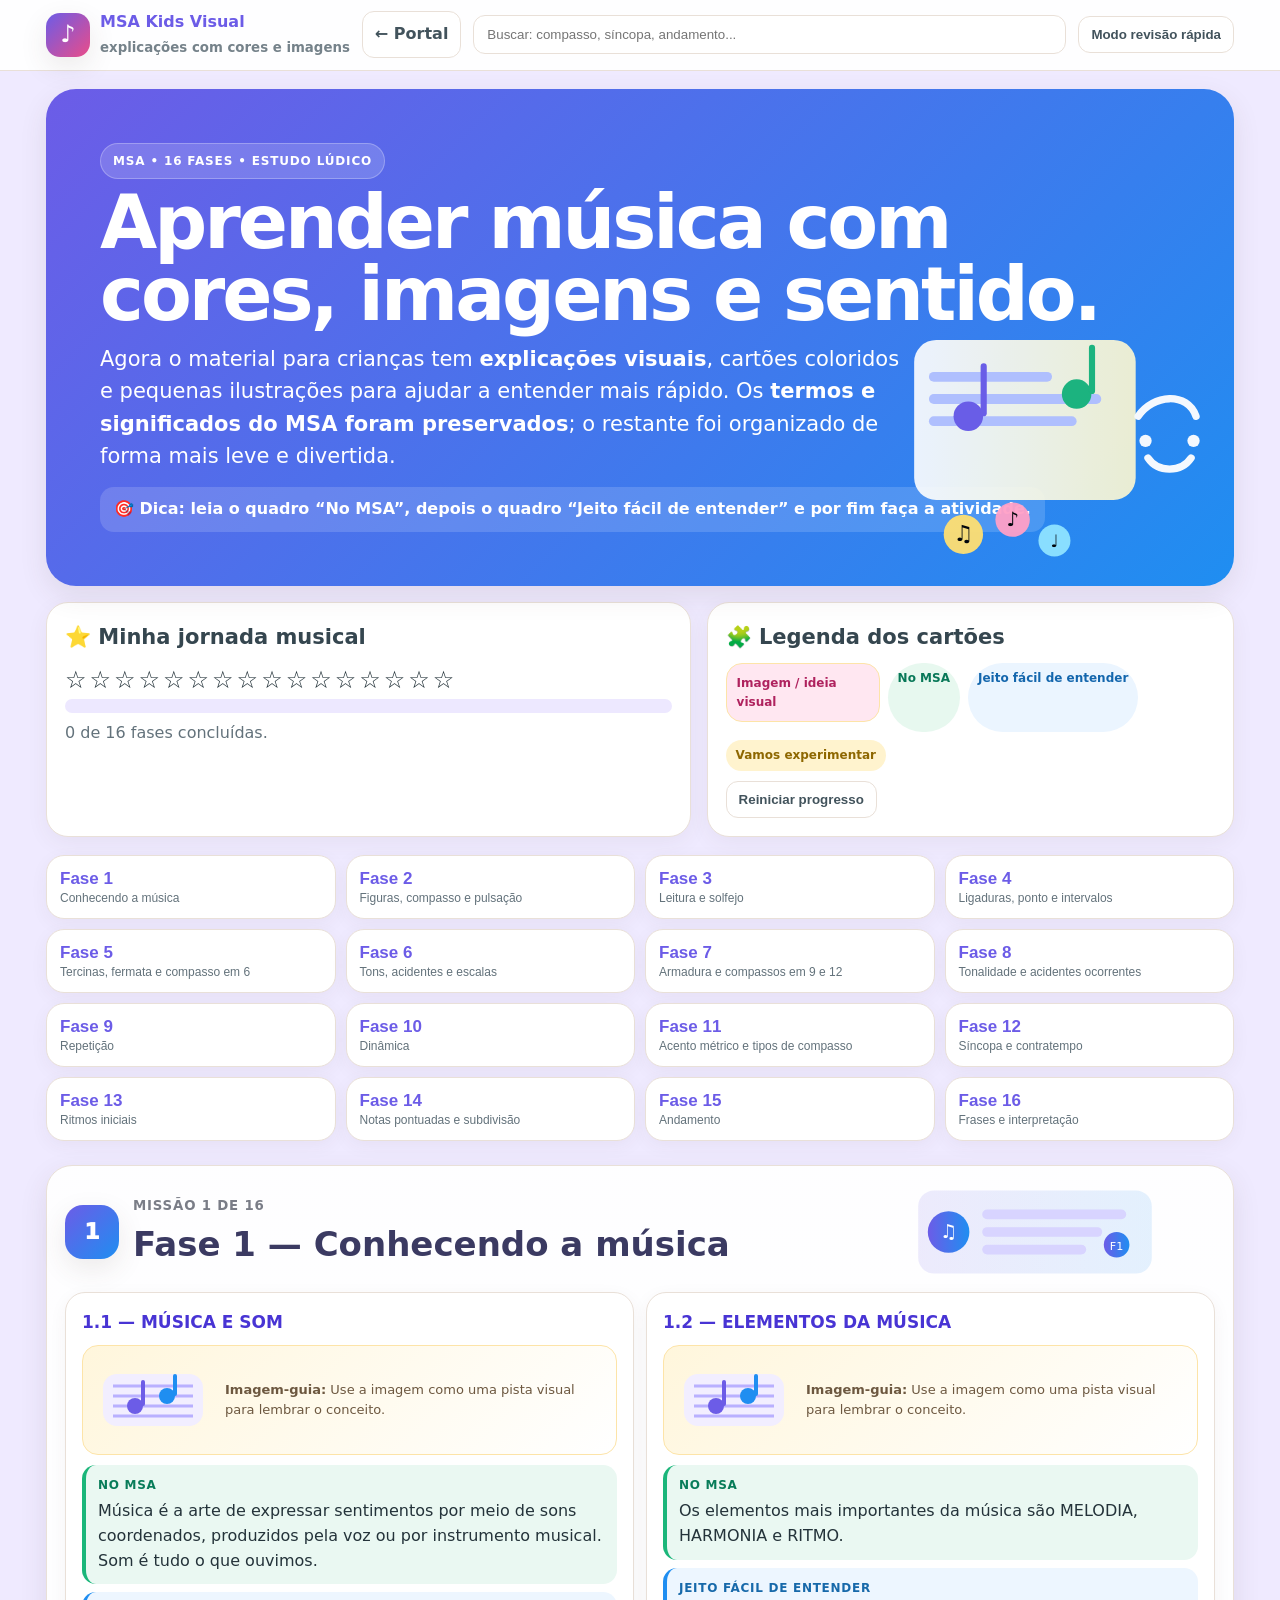
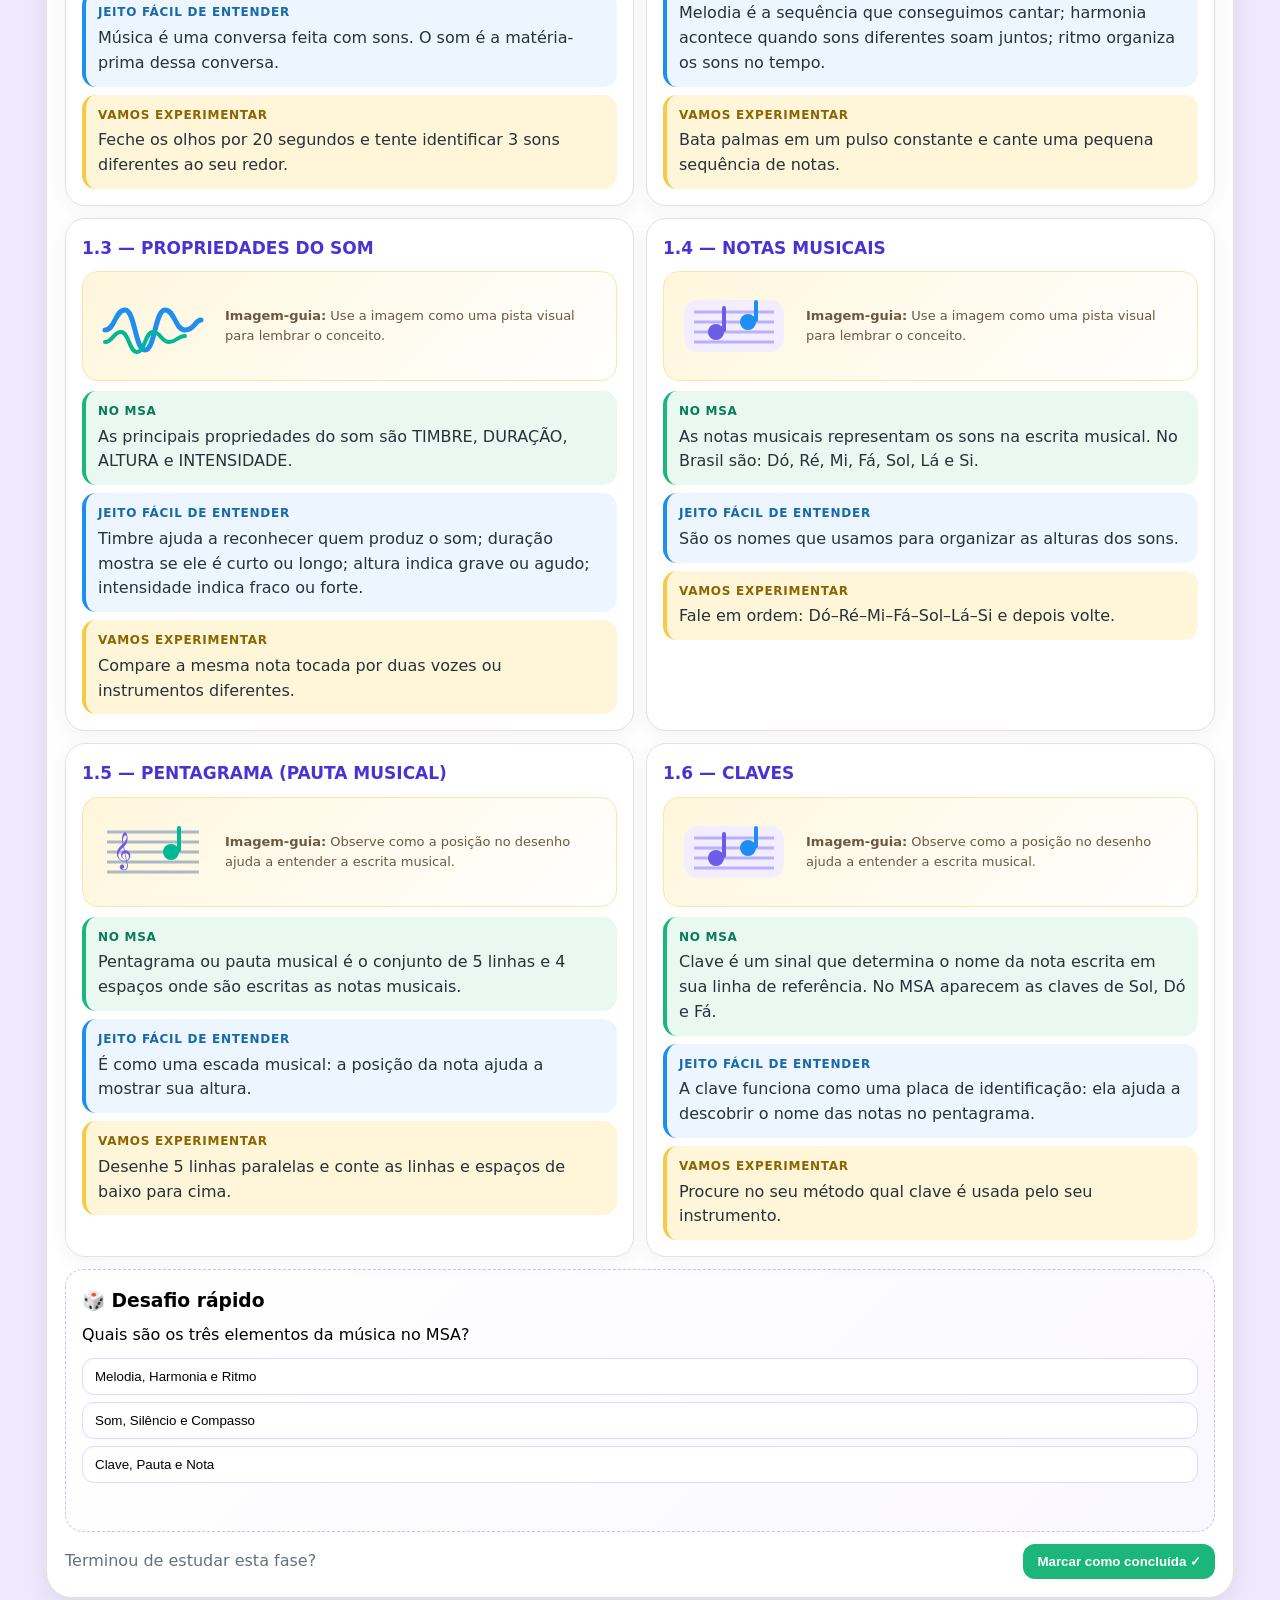
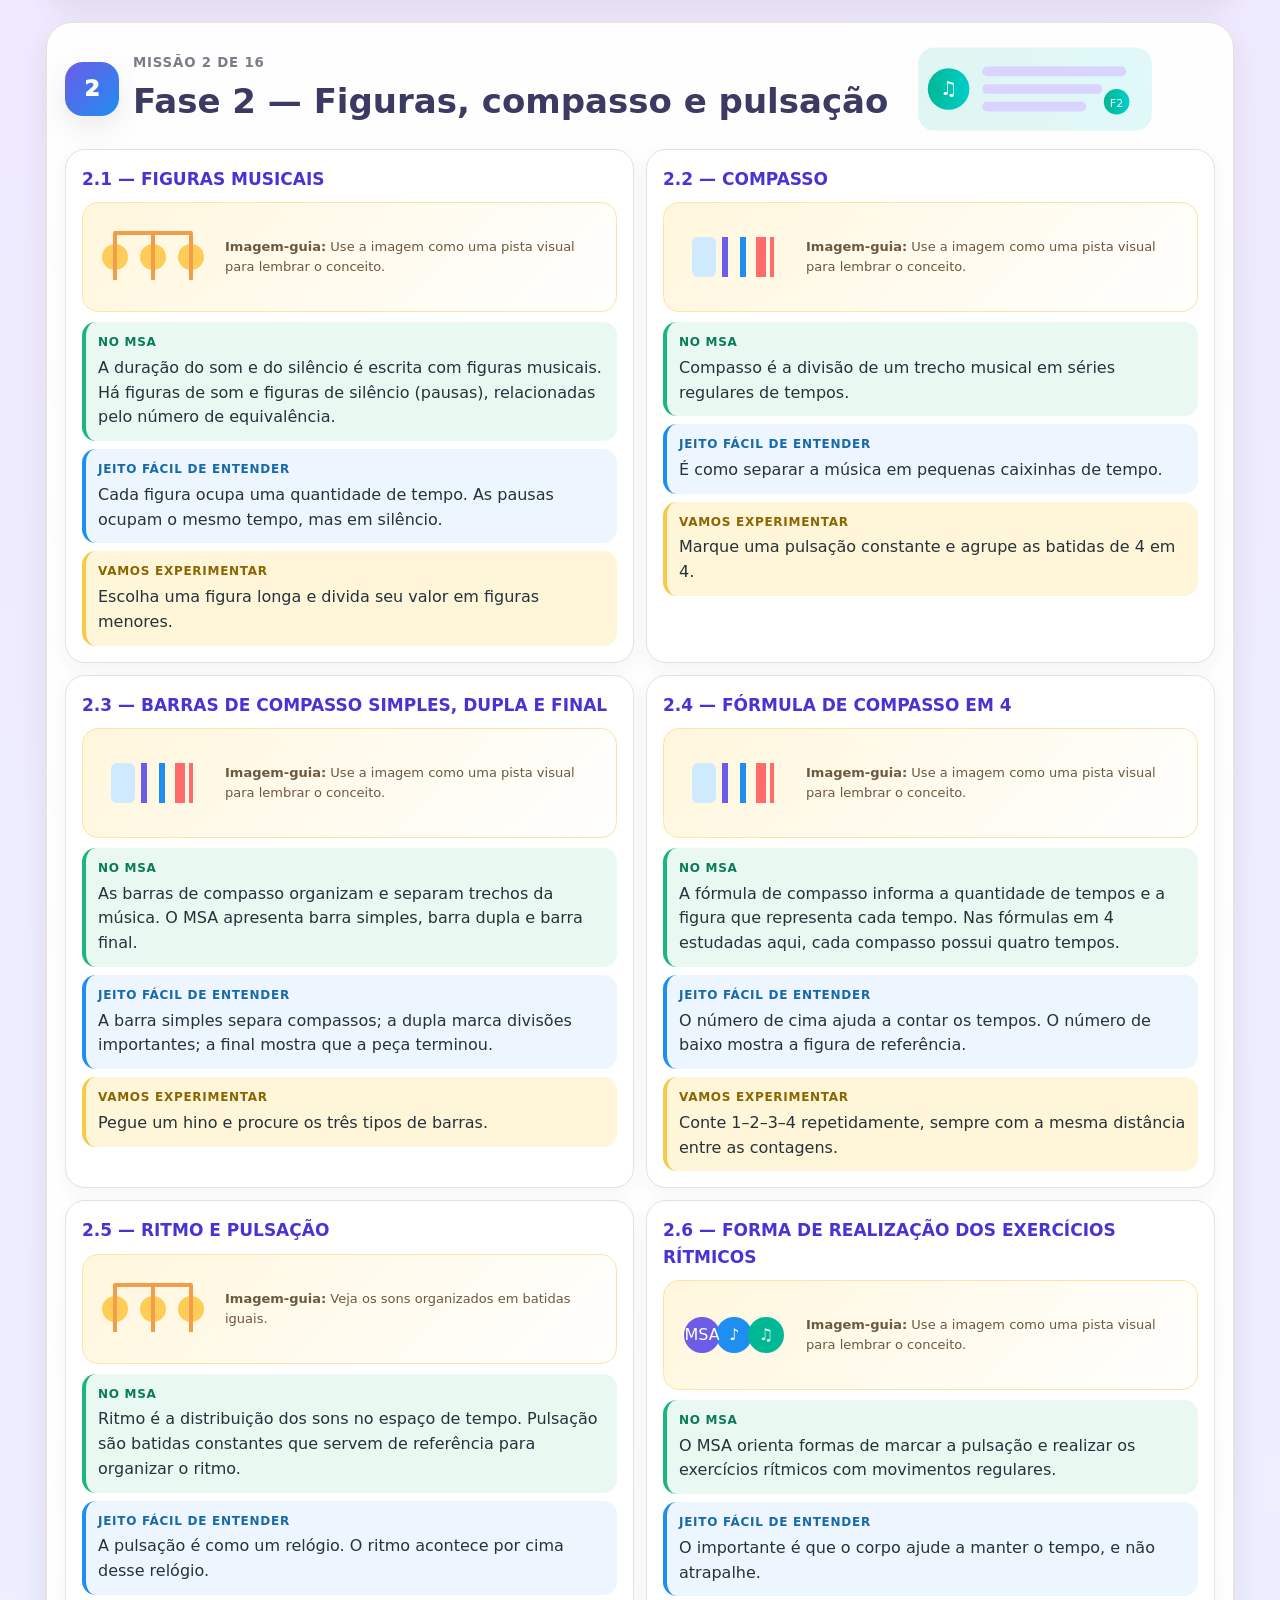
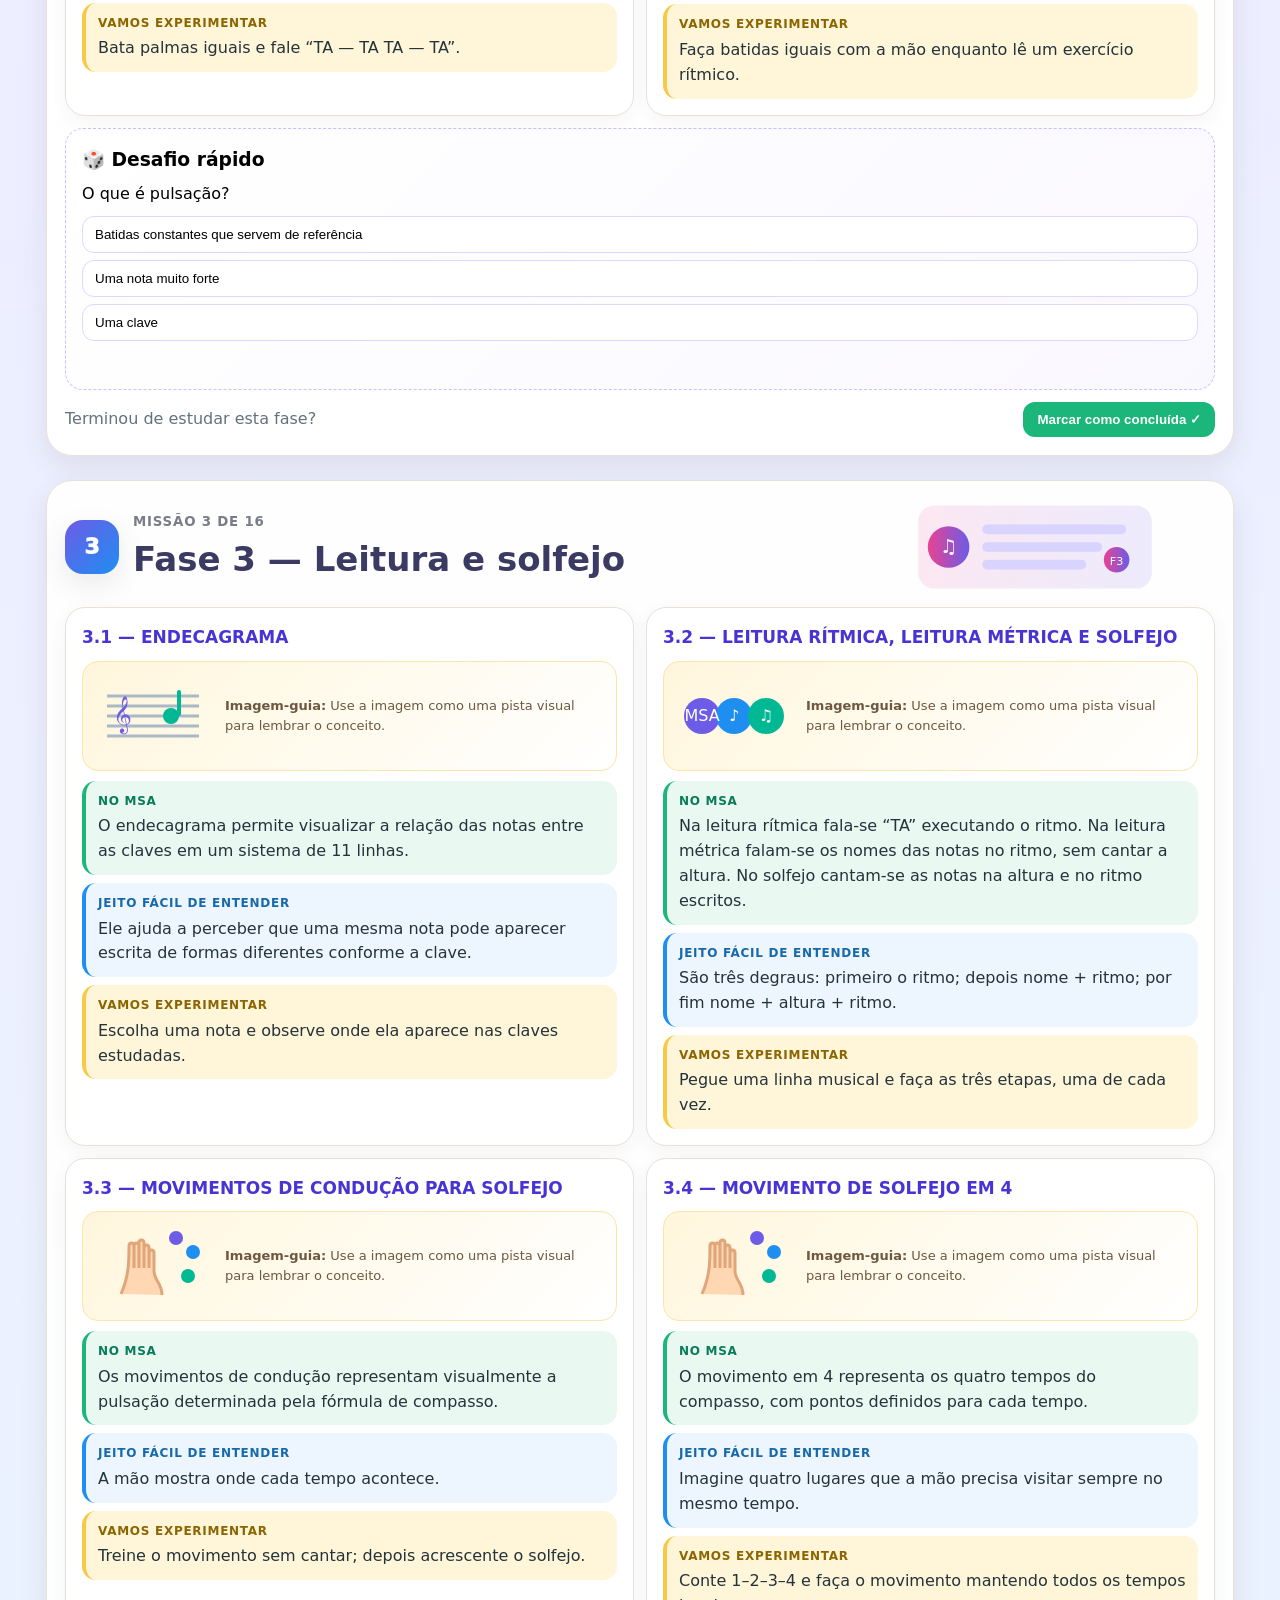
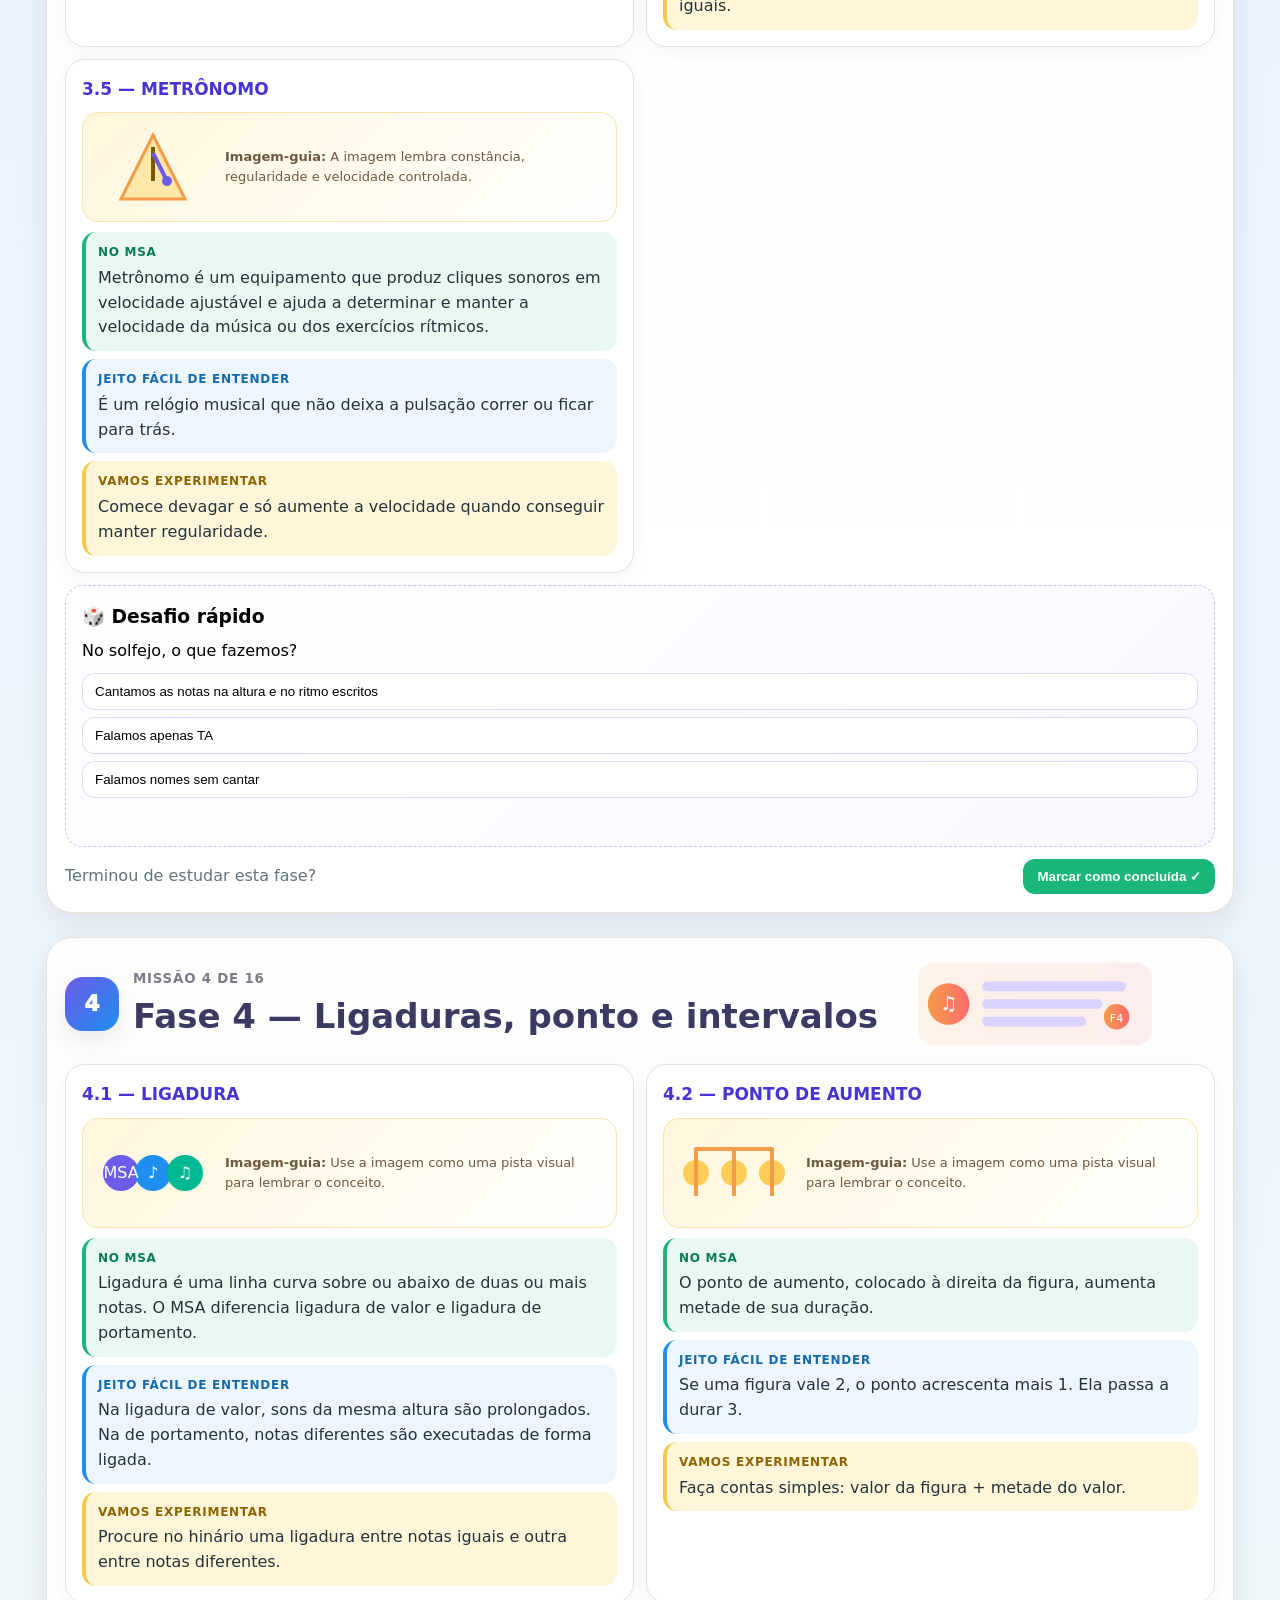
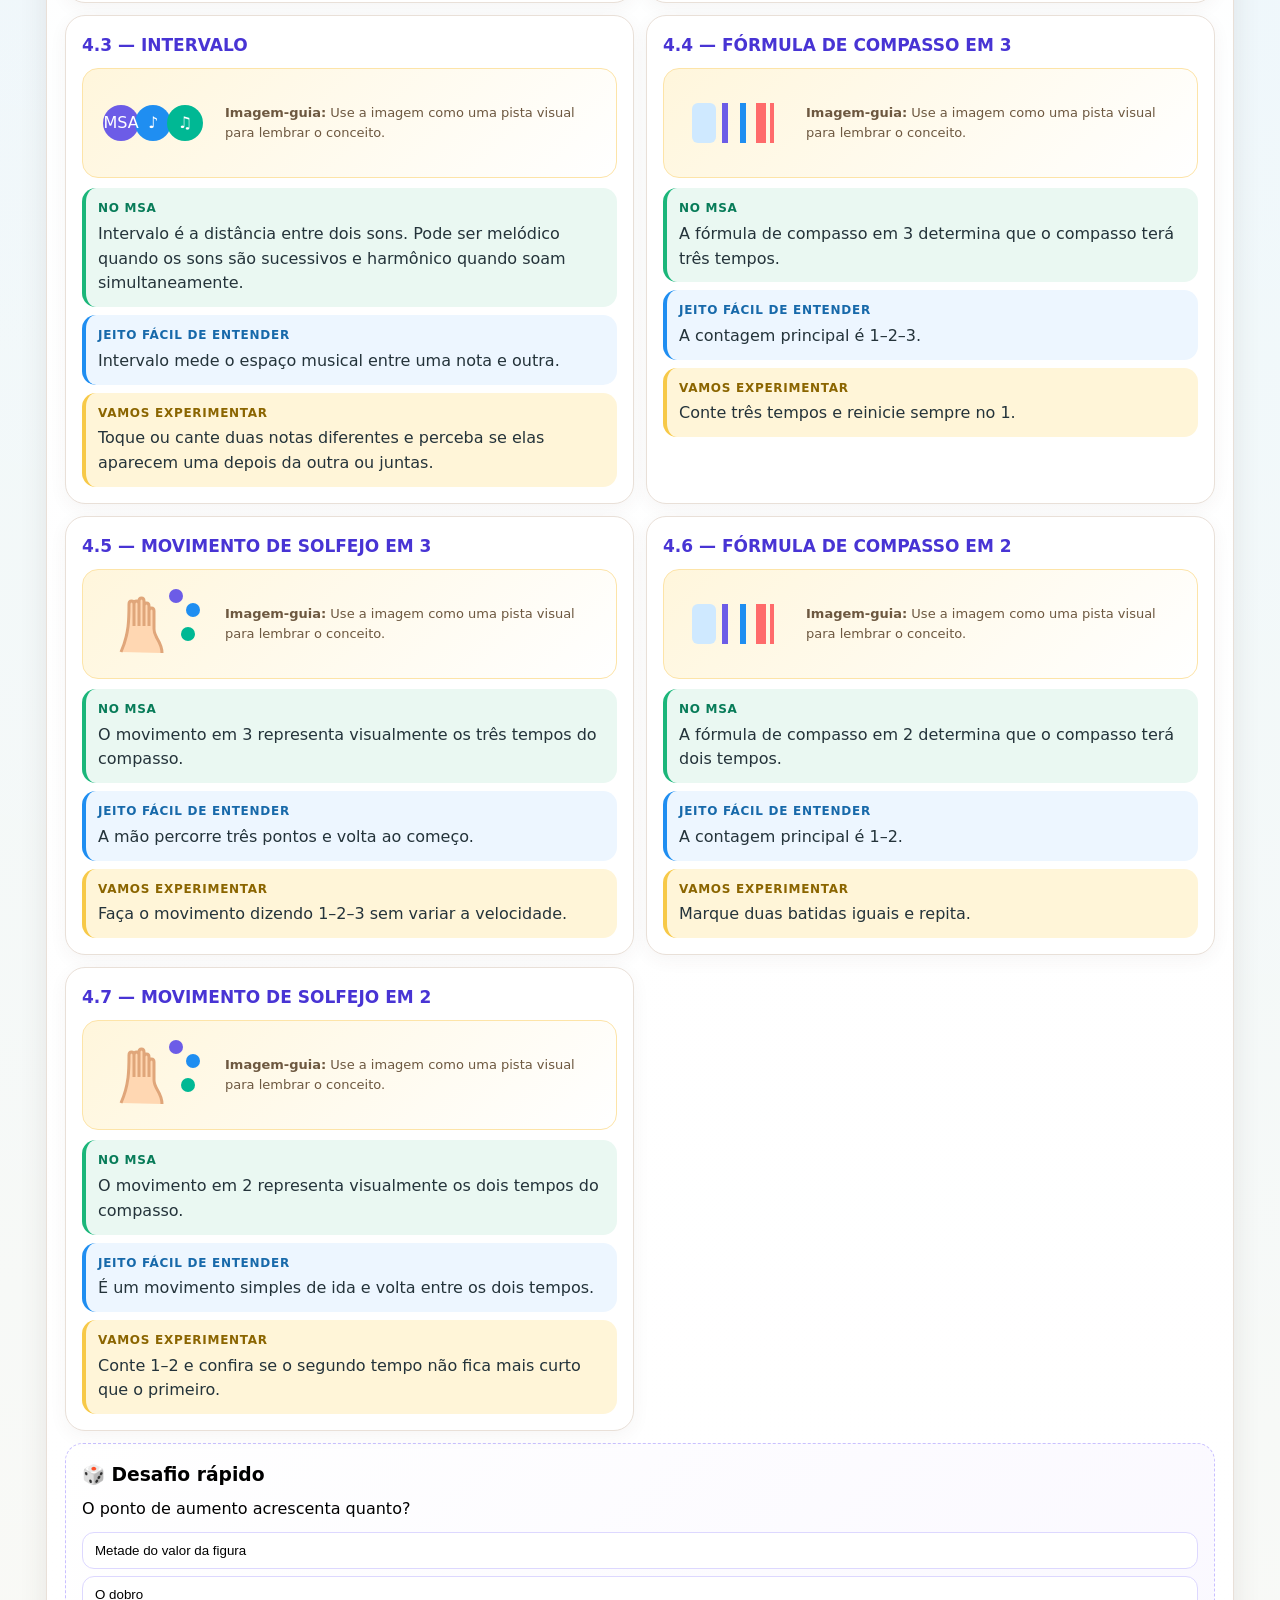
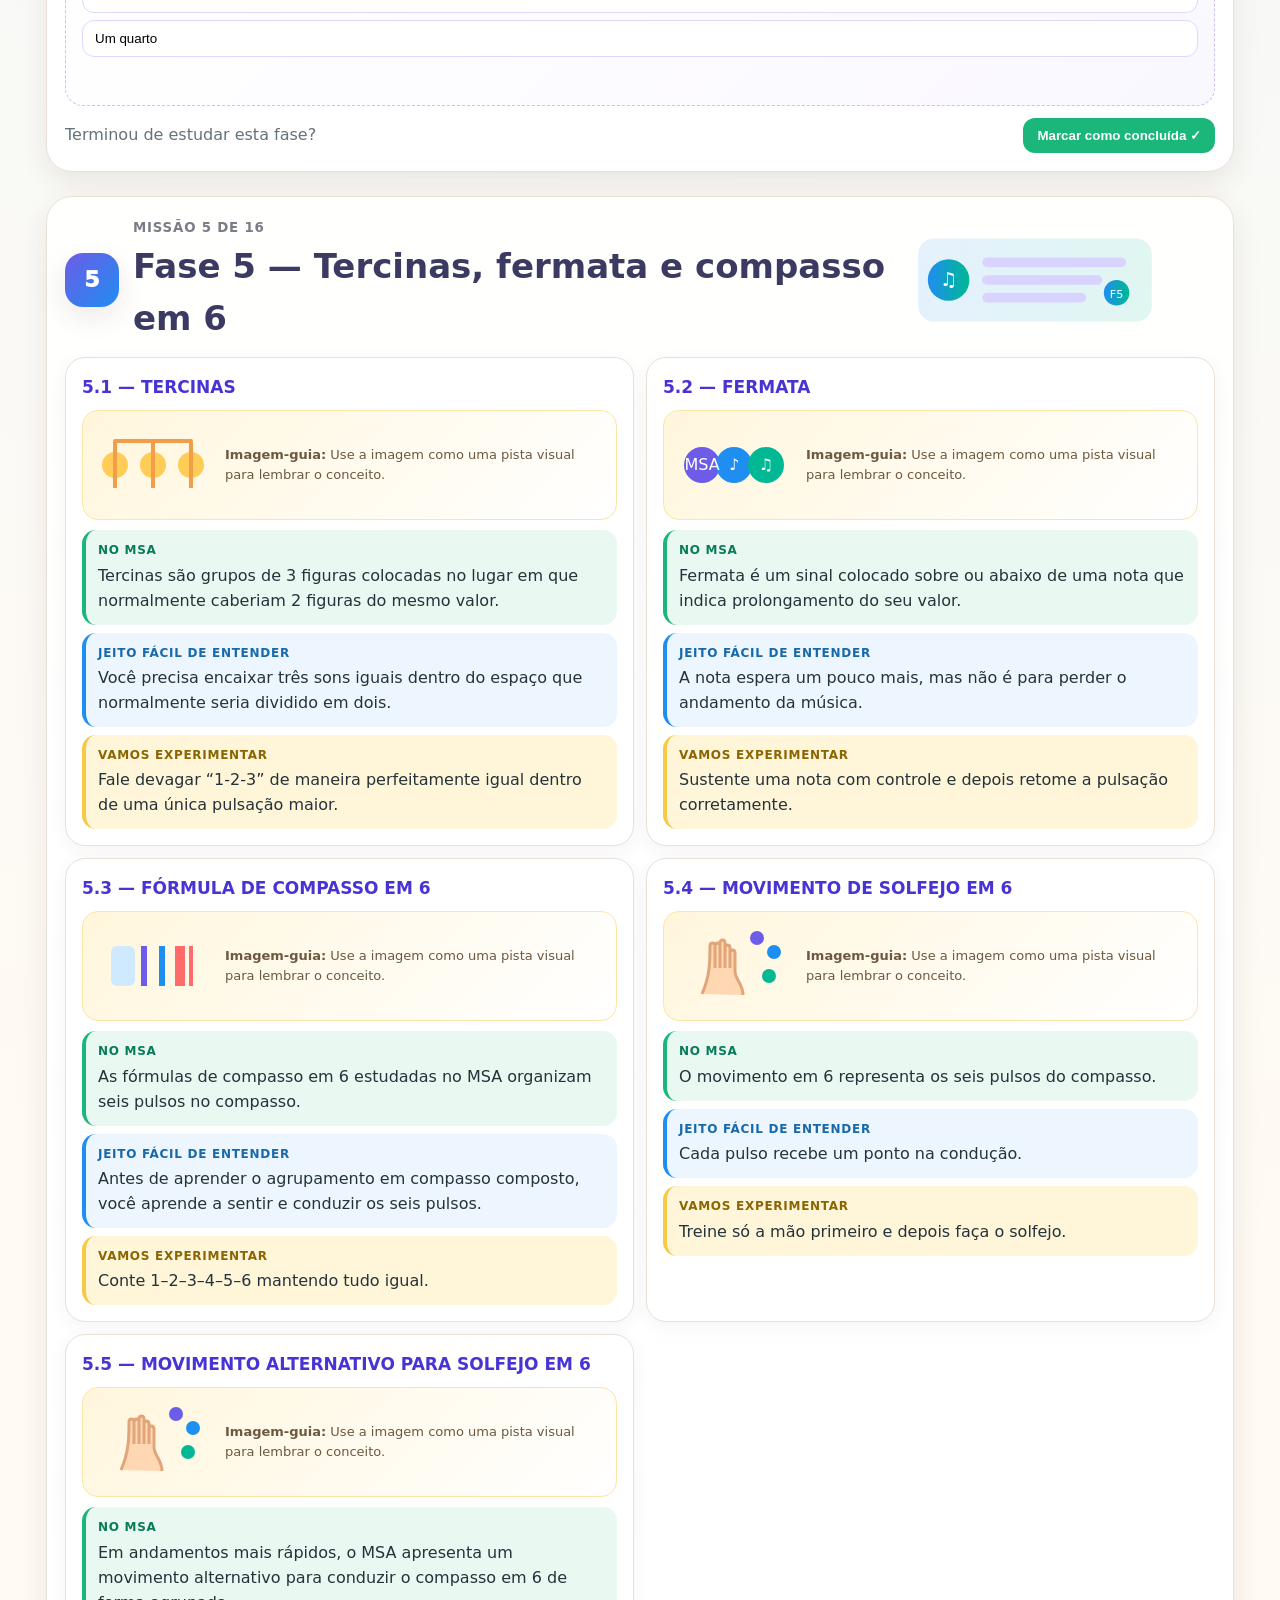
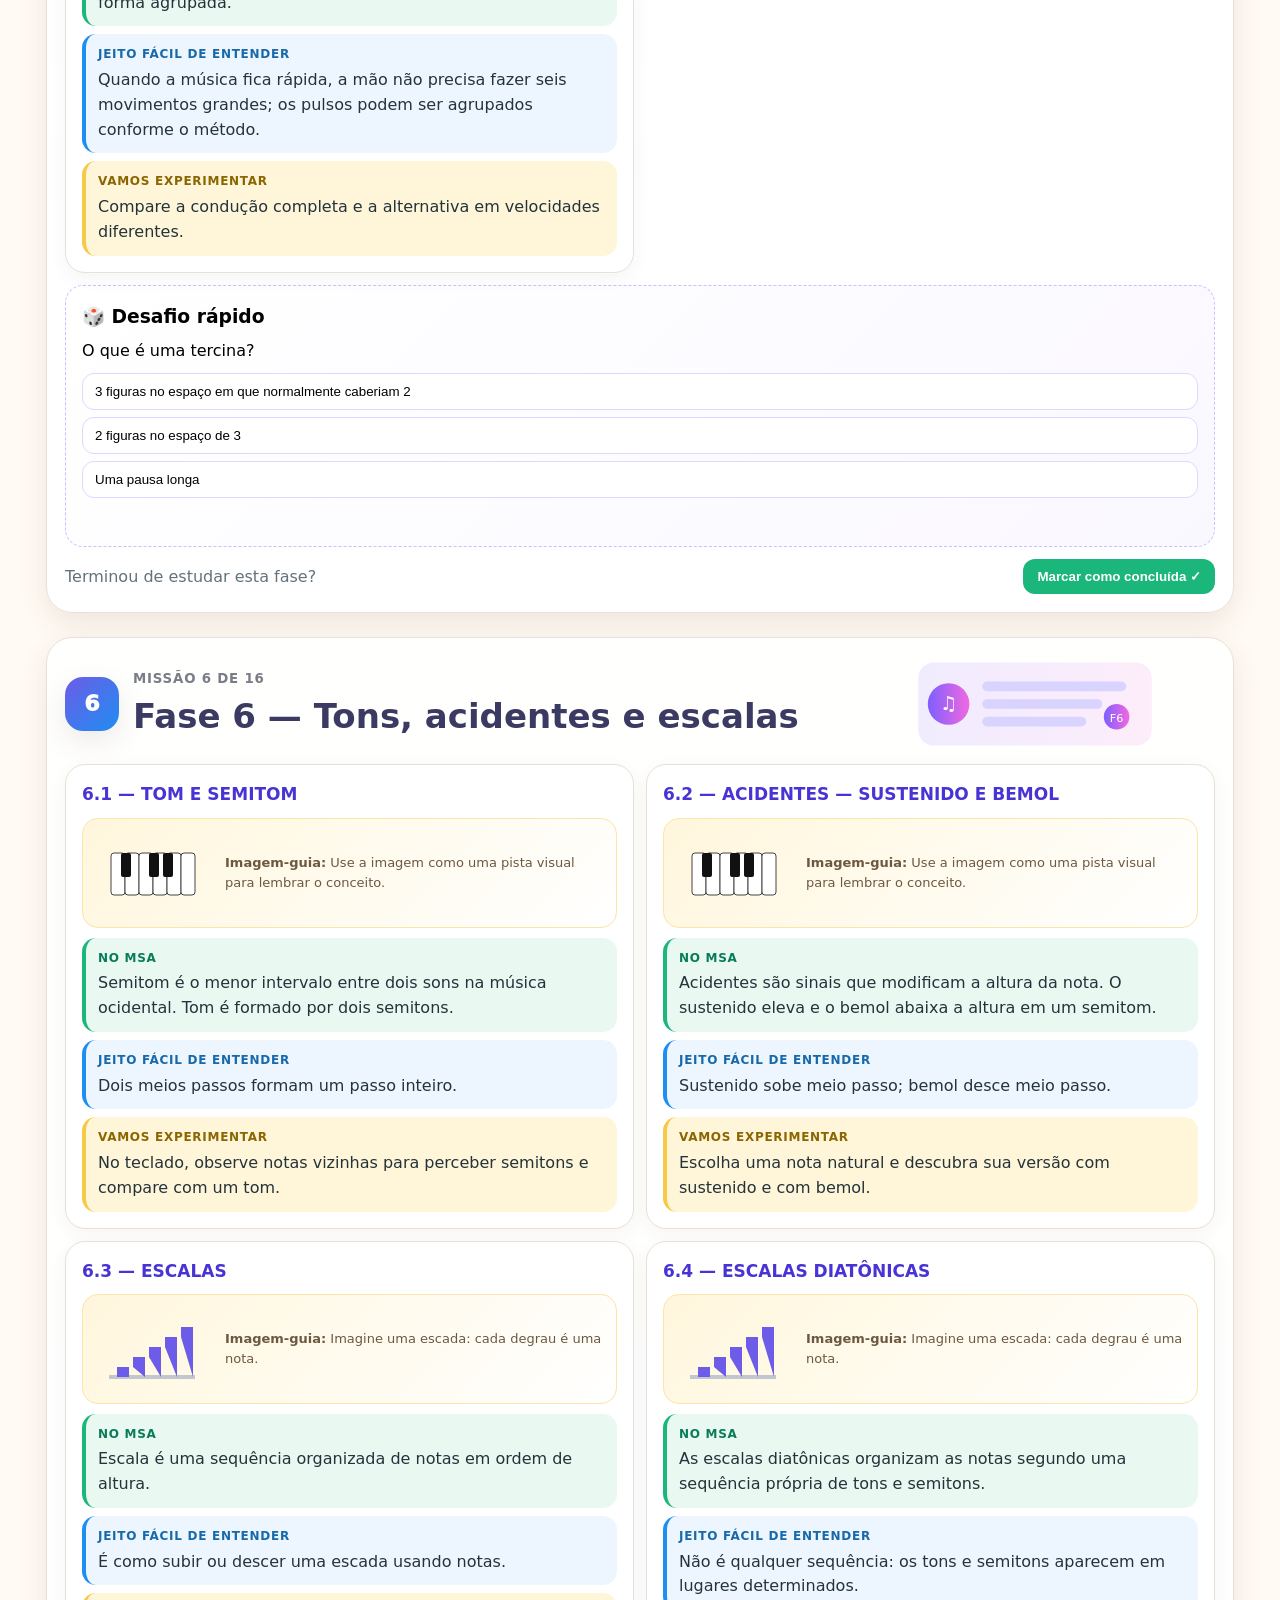
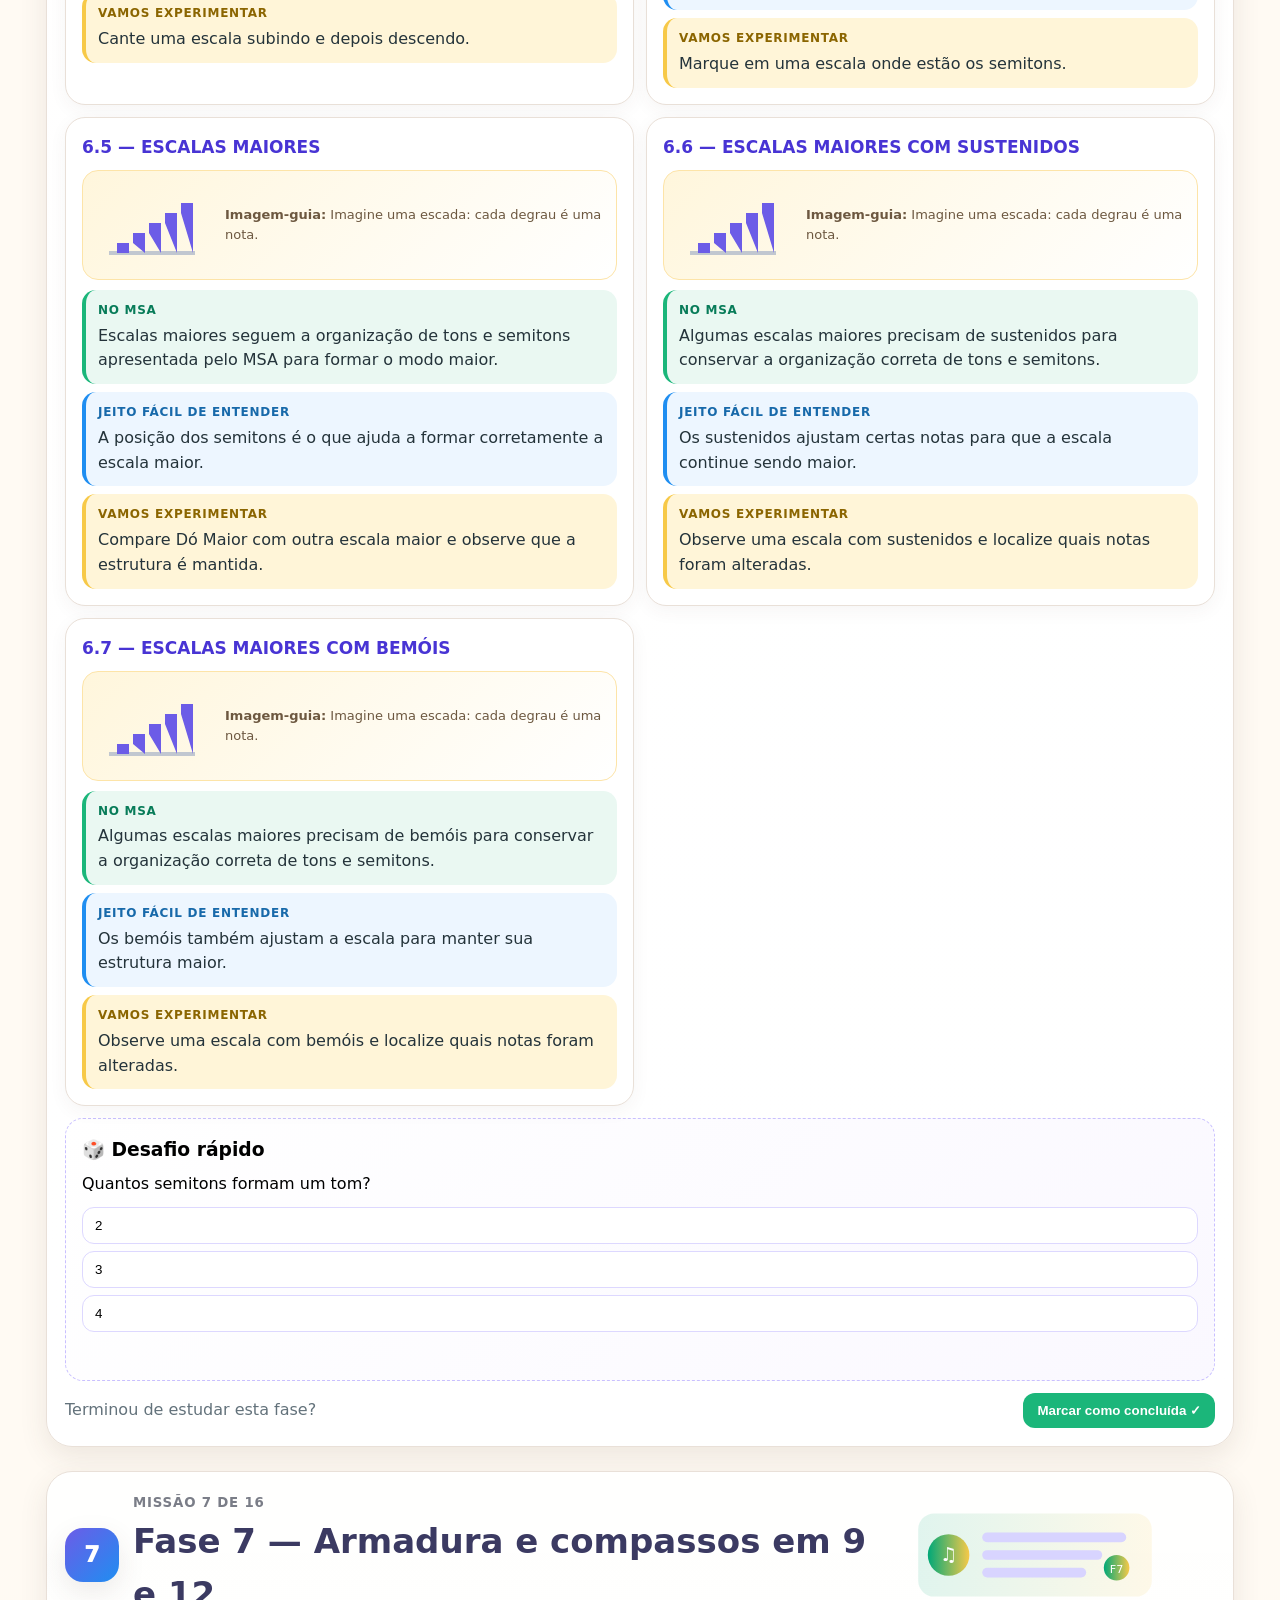
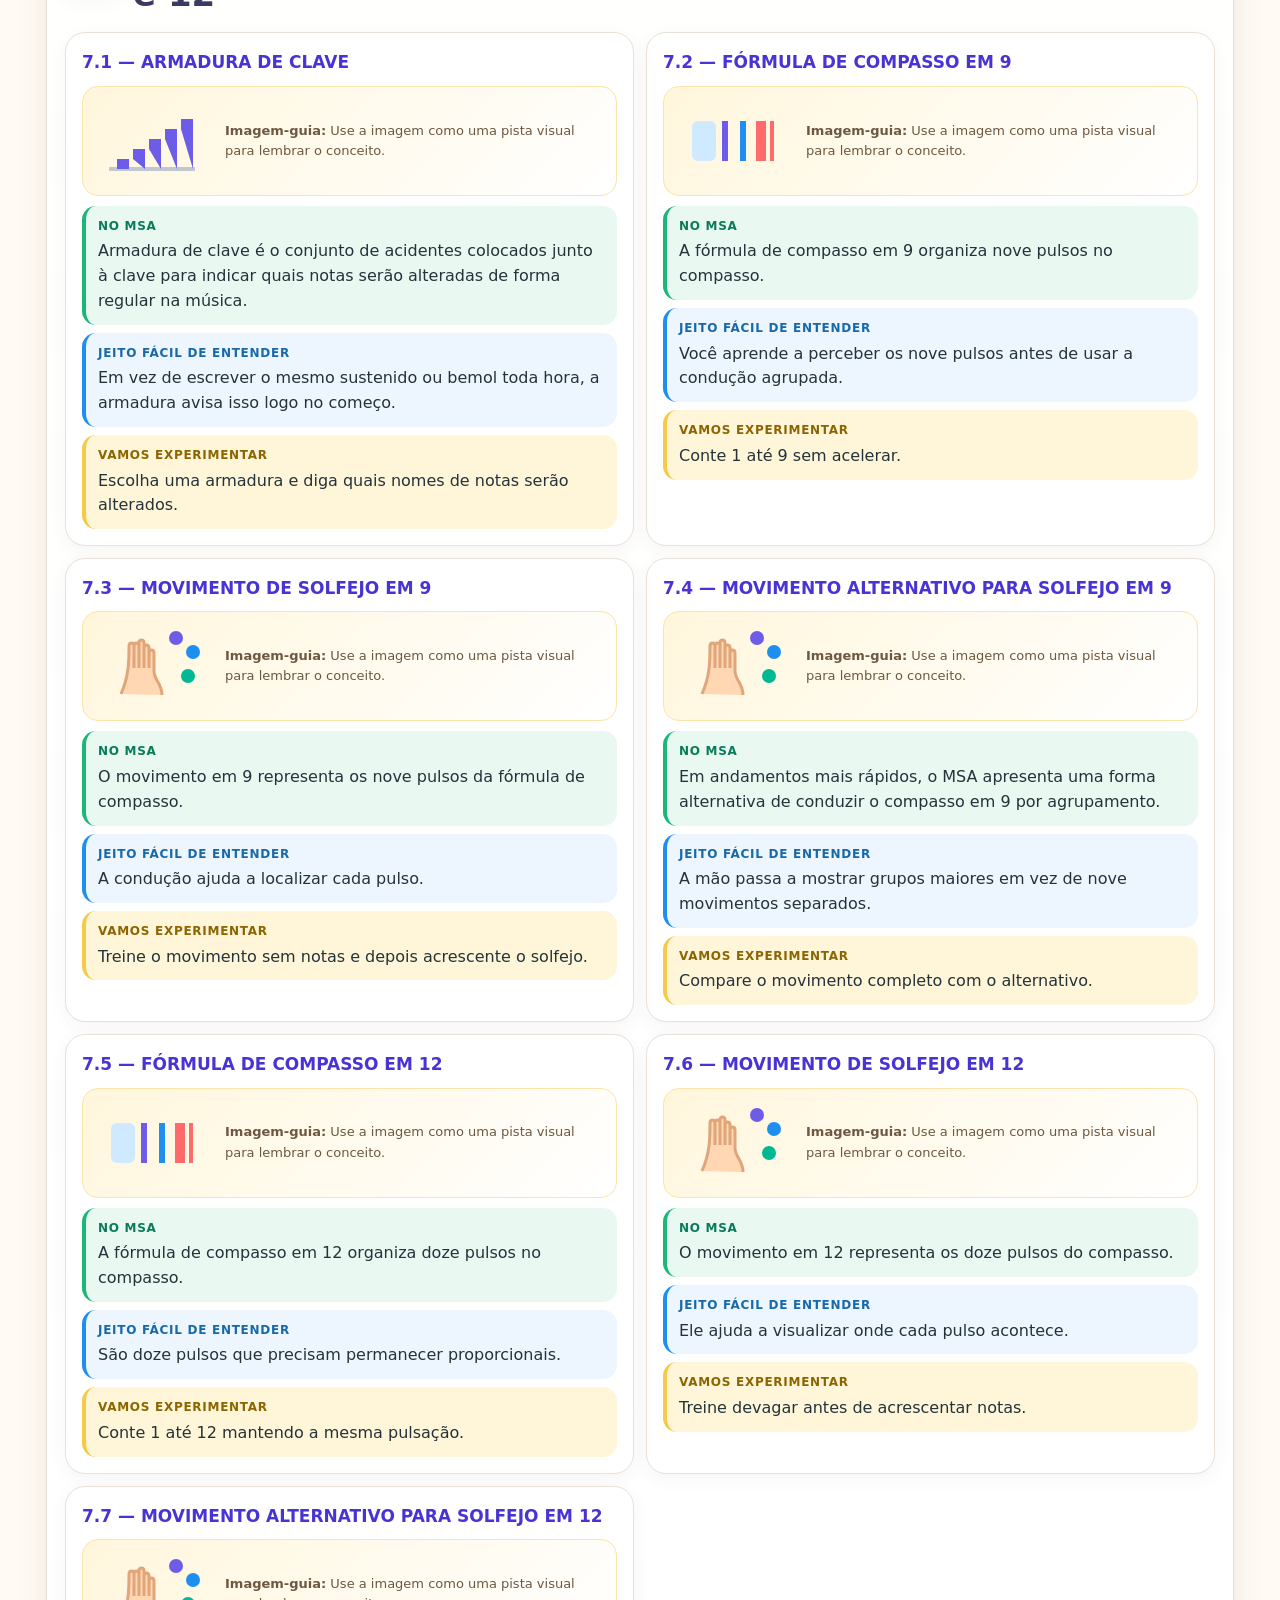
==== criancas/index.html @ a0928d1e "Atualização" ====
<!doctype html>
<html lang="pt-BR">
<head>
<meta charset="utf-8">
<meta name="viewport" content="width=device-width,initial-scale=1,viewport-fit=cover">
<meta name="theme-color" content="#6c5ce7">
<title>MSA Kids Visual — Missão Musical</title>
<style>
:root{
 --bg:#fffaf3;--paper:#ffffff;--ink:#24333a;--muted:#63727b;--line:#e9e0d8;
 --purple:#6c5ce7;--purple2:#8e7df5;--blue:#1f8ef1;--green:#1bb67a;--yellow:#f7c948;--orange:#f39c4a;--pink:#ea4c89;--red:#ff6b6b;
 --shadow:0 10px 28px rgba(80,63,52,.10);
}
*{box-sizing:border-box}
html{scroll-behavior:smooth}
body{margin:0;font-family:Inter,system-ui,-apple-system,"Segoe UI",Roboto,Arial,sans-serif;background:
 radial-gradient(circle at 12% 0,#efeaff 0 11%,transparent 28%),
 radial-gradient(circle at 96% 14%,#e8f7ff 0 10%,transparent 26%),
 radial-gradient(circle at 88% 95%,#fff2c7 0 8%,transparent 20%),var(--bg);color:var(--ink);line-height:1.55}
.top{position:sticky;top:0;z-index:40;background:rgba(255,255,255,.92);backdrop-filter:blur(10px);border-bottom:1px solid var(--line)}
.topin{max-width:1220px;margin:auto;padding:10px 16px;display:flex;gap:12px;align-items:center;flex-wrap:wrap}
.logo{display:flex;align-items:center;gap:10px;font-weight:900;color:var(--purple)}
.noteLogo{width:44px;height:44px;border-radius:14px;background:linear-gradient(135deg,var(--purple),var(--pink));display:grid;place-items:center;color:#fff;font-size:24px;box-shadow:var(--shadow)}
.home,.toolbar button{border:1px solid var(--line);background:#fff;border-radius:12px;padding:10px 12px;text-decoration:none;font-weight:850;color:#42535c;cursor:pointer}
.search{flex:1;min-width:250px}
.search input{width:100%;padding:11px 13px;border:1px solid var(--line);border-radius:12px;background:#fff}
.wrap{max-width:1220px;margin:auto;padding:18px 16px 70px}
.hero{position:relative;overflow:hidden;background:linear-gradient(135deg,#6c5ce7,#1f8ef1);color:#fff;border-radius:30px;padding:clamp(24px,5vw,54px);box-shadow:var(--shadow)}
.hero h1{font-size:clamp(36px,7vw,74px);line-height:.97;letter-spacing:-.04em;margin:8px 0 12px}
.hero p{margin:0;max-width:800px;font-size:clamp(16px,2vw,21px)}
.hero .badge{display:inline-flex;background:rgba(255,255,255,.16);border:1px solid rgba(255,255,255,.26);padding:8px 12px;border-radius:999px;font-weight:850;font-size:12px;letter-spacing:.07em;text-transform:uppercase}
.heroArt{position:absolute;right:22px;bottom:12px;width:min(32vw,320px);opacity:.95}
.dashboard{display:grid;grid-template-columns:1.1fr .9fr;gap:16px;margin:16px 0}
.box{background:#fff;border:1px solid var(--line);border-radius:22px;padding:18px;box-shadow:0 6px 22px rgba(80,63,52,.06)}
.box h2{margin:0 0 9px;font-size:21px;color:#35464f}
.progressbar{height:14px;background:#ede8ff;border-radius:999px;overflow:hidden}
.progressbar span{display:block;height:100%;width:0;background:linear-gradient(90deg,var(--purple),var(--pink));transition:.35s}
.stars{font-size:24px;letter-spacing:3px}
.legend{display:flex;flex-wrap:wrap;gap:8px;margin-top:10px}
.pill{padding:6px 10px;border-radius:999px;font-size:12px;font-weight:850}
.pill.msa{background:#e7f8ef;color:#087858} .pill.easy{background:#ebf5ff;color:#1366ad} .pill.play{background:#fff3ce;color:#8e6700} .pill.visual{background:#ffe7f1;color:#af225e}
.phasegrid{display:grid;grid-template-columns:repeat(4,minmax(0,1fr));gap:10px;margin:18px 0}
.phasebtn{border:1px solid var(--line);background:#fff;border-radius:18px;padding:13px;text-align:left;cursor:pointer;box-shadow:0 5px 18px rgba(80,63,52,.05);transition:.18s}
.phasebtn:hover{transform:translateY(-2px)}
.phasebtn b{display:block;font-size:17px;color:var(--purple)} .phasebtn span{display:block;color:var(--muted);font-size:12px;margin-top:2px}
.phasebtn.done{background:#eefbf5;border-color:#bfe8d6}
.phase{scroll-margin-top:84px;margin:24px 0}
.phaseCard{background:linear-gradient(180deg,rgba(255,255,255,.94),rgba(255,255,255,1));border:1px solid var(--line);border-radius:26px;padding:18px;box-shadow:var(--shadow)}
.phasehead{display:grid;grid-template-columns:auto 1fr auto;gap:14px;align-items:center;margin-bottom:12px}
.badgeN{min-width:54px;height:54px;border-radius:18px;background:linear-gradient(135deg,var(--purple),var(--blue));display:grid;place-items:center;font-weight:950;color:#fff;font-size:22px;box-shadow:var(--shadow)}
.phaseTitle h2{margin:0;font-size:clamp(22px,4vw,34px);color:#3b3a62}
.phaseTitle small{color:#7a7d87;font-weight:850;letter-spacing:.06em}
.phaseHeroArt{width:min(100%,240px)}
.topicgrid{display:grid;grid-template-columns:repeat(2,minmax(0,1fr));gap:12px}
.topic{background:#fff;border:1px solid var(--line);border-radius:20px;padding:16px;box-shadow:0 5px 18px rgba(80,63,52,.05)}
.topic h3{margin:0 0 10px;font-size:17px;color:#4834d4}
.visual{display:grid;grid-template-columns:120px 1fr;gap:12px;align-items:center;background:linear-gradient(135deg,#fff6dc,#fff);border:1px solid #fde4a8;border-radius:16px;padding:10px;margin-bottom:10px}
.visualText{font-size:13px;color:#6d5840}
.block{border-radius:14px;padding:11px 12px;margin-top:8px}
.block b{display:block;font-size:12px;text-transform:uppercase;letter-spacing:.06em;margin-bottom:4px}
.block.msa{background:#eaf8f2;border-left:4px solid var(--green)} .block.msa b{color:#087c59}
.block.easy{background:#edf6ff;border-left:4px solid var(--blue)} .block.easy b{color:#1769aa}
.block.play{background:#fff5d8;border-left:4px solid var(--yellow)} .block.play b{color:#8b6500}
.quiz{margin-top:12px;background:linear-gradient(135deg,#fff,#faf8ff);border:1px dashed #c9c0ff;border-radius:18px;padding:16px;color:#000}
.quiz h3{margin:0 0 8px;color:#000}
.answers{display:grid;gap:7px;margin-top:10px}
.answers button{text-align:left;border:1px solid #ddd8ff;background:#fff;border-radius:12px;padding:10px 12px;cursor:pointer;color:#000}
.answers button:hover{background:#f4f1ff}
.feedback{margin-top:8px;font-weight:850;min-height:24px}
.finish{display:flex;gap:10px;align-items:center;justify-content:space-between;flex-wrap:wrap;margin-top:12px}
.finish button{border:0;border-radius:12px;padding:10px 14px;background:var(--green);color:#fff;font-weight:900;cursor:pointer}
.finish button.done{background:#59636a}
.reviewOnly .block.play,.reviewOnly .quiz,.reviewOnly .visualText{display:none}
.hidden{display:none!important}
.footer{margin-top:30px;text-align:center;color:var(--muted);font-size:13px}
svg{max-width:100%;height:auto;display:block}
@media(max-width:980px){.dashboard{grid-template-columns:1fr}.phasegrid{grid-template-columns:repeat(2,1fr)}.phasehead{grid-template-columns:auto 1fr}.phaseHeroArt{grid-column:1/-1;width:100%;max-width:280px}}
@media(max-width:760px){.topicgrid{grid-template-columns:1fr}.visual{grid-template-columns:1fr}.hero{border-radius:22px}.heroArt{display:none}}
@media(max-width:430px){.phasegrid{grid-template-columns:1fr}.wrap{padding-left:10px;padding-right:10px}}
@media print{.top,.dashboard,.phasegrid,.quiz,.finish button{display:none!important}body{background:#fff}.topic,.phaseCard{box-shadow:none;break-inside:avoid}}
</style>
</head>
<body>
<header class="top">
  <div class="topin">
    <div class="logo"><div class="noteLogo">♪</div><div>MSA Kids Visual<br><small style="font-weight:700;color:#75828a">explicações com cores e imagens</small></div></div>
    <a class="home" href="../">← Portal</a>
    <div class="search"><input id="search" type="search" placeholder="Buscar: compasso, síncopa, andamento..." aria-label="Buscar"></div>
    <div class="toolbar"><button id="reviewBtn">Modo revisão rápida</button></div>
  </div>
</header>

<main class="wrap">
  <section class="hero">
    <div class="badge">MSA • 16 fases • estudo lúdico</div>
    <h1>Aprender música com cores, imagens e sentido.</h1>
    <p>Agora o material para crianças tem <strong>explicações visuais</strong>, cartões coloridos e pequenas ilustrações para ajudar a entender mais rápido. Os <strong>termos e significados do MSA foram preservados</strong>; o restante foi organizado de forma mais leve e divertida.</p>
    <div style="margin-top:14px;background:rgba(255,255,255,.15);display:inline-block;padding:10px 14px;border-radius:14px;font-weight:800">🎯 Dica: leia o quadro “No MSA”, depois o quadro “Jeito fácil de entender” e por fim faça a atividade.</div>
    <div class="heroArt">
      <svg viewBox="0 0 260 220" aria-hidden="true">
        <defs>
          <linearGradient id="g1" x1="0" x2="1"><stop offset="0" stop-color="#fff"/><stop offset="1" stop-color="#fff8cf"/></linearGradient>
        </defs>
        <rect x="18" y="30" width="180" height="130" rx="18" fill="url(#g1)" opacity=".95"/>
        <rect x="30" y="56" width="100" height="8" rx="4" fill="#b6c3ff"/>
        <rect x="30" y="74" width="140" height="8" rx="4" fill="#b6c3ff"/>
        <rect x="30" y="92" width="120" height="8" rx="4" fill="#b6c3ff"/>
        <circle cx="62" cy="92" r="12" fill="#6c5ce7"/><rect x="72" y="49" width="5" height="43" rx="2.5" fill="#6c5ce7"/>
        <circle cx="150" cy="74" r="12" fill="#1bb67a"/><rect x="160" y="34" width="5" height="40" rx="2.5" fill="#1bb67a"/>
        <path d="M200 92c12-18 40-20 47 0" stroke="#fff" stroke-width="6" fill="none" stroke-linecap="round"/>
        <path d="M208 126c8 12 27 12 35 0" stroke="#fff" stroke-width="6" fill="none" stroke-linecap="round"/>
        <circle cx="206" cy="112" r="5" fill="#fff"/><circle cx="245" cy="112" r="5" fill="#fff"/>
        <circle cx="58" cy="188" r="16" fill="#ffdf72"/><text x="58" y="193" text-anchor="middle" font-size="18">♫</text>
        <circle cx="98" cy="176" r="14" fill="#ffa0c7"/><text x="98" y="181" text-anchor="middle" font-size="16">♪</text>
        <circle cx="132" cy="193" r="13" fill="#8fe3ff"/><text x="132" y="198" text-anchor="middle" font-size="14">♩</text>
      </svg>
    </div>
  </section>

  <section class="dashboard">
    <div class="box">
      <h2>⭐ Minha jornada musical</h2>
      <div id="stars" style="font-size:24px;letter-spacing:3px">☆☆☆☆☆☆☆☆☆☆☆☆☆☆☆☆</div>
      <div class="progressbar"><span id="progress"></span></div>
      <p id="progressText" style="margin:8px 0 0;color:var(--muted)">0 de 16 fases concluídas.</p>
    </div>
    <div class="box">
      <h2>🧩 Legenda dos cartões</h2>
      <div class="legend">
        <span class="pill visual">Imagem / ideia visual</span>
        <span class="pill msa">No MSA</span>
        <span class="pill easy">Jeito fácil de entender</span>
        <span class="pill play">Vamos experimentar</span>
      </div>
      <div style="margin-top:10px;display:flex;gap:8px;flex-wrap:wrap">
        <button class="home" onclick="resetProgress()">Reiniciar progresso</button>
      </div>
    </div>
  </section>

  <div class="phasegrid" id="phaseGrid"></div>
  <div id="content"></div>
  <div class="footer">Material infantil de apoio ao estudo do MSA — com cartões visuais, cores e ilustrações educativas.</div>
</main>

<script>
const phases = [{"n": 1, "title": "Fase 1 — Conhecendo a música", "topics": [["1.1 — MÚSICA E SOM", "Música é a arte de expressar sentimentos por meio de sons coordenados, produzidos pela voz ou por instrumento musical. Som é tudo o que ouvimos.", "Música é uma conversa feita com sons. O som é a matéria-prima dessa conversa.", "Feche os olhos por 20 segundos e tente identificar 3 sons diferentes ao seu redor."], ["1.2 — ELEMENTOS DA MÚSICA", "Os elementos mais importantes da música são MELODIA, HARMONIA e RITMO.", "Melodia é a sequência que conseguimos cantar; harmonia acontece quando sons diferentes soam juntos; ritmo organiza os sons no tempo.", "Bata palmas em um pulso constante e cante uma pequena sequência de notas."], ["1.3 — PROPRIEDADES DO SOM", "As principais propriedades do som são TIMBRE, DURAÇÃO, ALTURA e INTENSIDADE.", "Timbre ajuda a reconhecer quem produz o som; duração mostra se ele é curto ou longo; altura indica grave ou agudo; intensidade indica fraco ou forte.", "Compare a mesma nota tocada por duas vozes ou instrumentos diferentes."], ["1.4 — NOTAS MUSICAIS", "As notas musicais representam os sons na escrita musical. No Brasil são: Dó, Ré, Mi, Fá, Sol, Lá e Si.", "São os nomes que usamos para organizar as alturas dos sons.", "Fale em ordem: Dó–Ré–Mi–Fá–Sol–Lá–Si e depois volte."], ["1.5 — PENTAGRAMA (PAUTA MUSICAL)", "Pentagrama ou pauta musical é o conjunto de 5 linhas e 4 espaços onde são escritas as notas musicais.", "É como uma escada musical: a posição da nota ajuda a mostrar sua altura.", "Desenhe 5 linhas paralelas e conte as linhas e espaços de baixo para cima."], ["1.6 — CLAVES", "Clave é um sinal que determina o nome da nota escrita em sua linha de referência. No MSA aparecem as claves de Sol, Dó e Fá.", "A clave funciona como uma placa de identificação: ela ajuda a descobrir o nome das notas no pentagrama.", "Procure no seu método qual clave é usada pelo seu instrumento."]]}, {"n": 2, "title": "Fase 2 — Figuras, compasso e pulsação", "topics": [["2.1 — FIGURAS MUSICAIS", "A duração do som e do silêncio é escrita com figuras musicais. Há figuras de som e figuras de silêncio (pausas), relacionadas pelo número de equivalência.", "Cada figura ocupa uma quantidade de tempo. As pausas ocupam o mesmo tempo, mas em silêncio.", "Escolha uma figura longa e divida seu valor em figuras menores."], ["2.2 — COMPASSO", "Compasso é a divisão de um trecho musical em séries regulares de tempos.", "É como separar a música em pequenas caixinhas de tempo.", "Marque uma pulsação constante e agrupe as batidas de 4 em 4."], ["2.3 — BARRAS DE COMPASSO SIMPLES, DUPLA E FINAL", "As barras de compasso organizam e separam trechos da música. O MSA apresenta barra simples, barra dupla e barra final.", "A barra simples separa compassos; a dupla marca divisões importantes; a final mostra que a peça terminou.", "Pegue um hino e procure os três tipos de barras."], ["2.4 — FÓRMULA DE COMPASSO EM 4", "A fórmula de compasso informa a quantidade de tempos e a figura que representa cada tempo. Nas fórmulas em 4 estudadas aqui, cada compasso possui quatro tempos.", "O número de cima ajuda a contar os tempos. O número de baixo mostra a figura de referência.", "Conte 1–2–3–4 repetidamente, sempre com a mesma distância entre as contagens."], ["2.5 — RITMO E PULSAÇÃO", "Ritmo é a distribuição dos sons no espaço de tempo. Pulsação são batidas constantes que servem de referência para organizar o ritmo.", "A pulsação é como um relógio. O ritmo acontece por cima desse relógio.", "Bata palmas iguais e fale “TA — TA TA — TA”."], ["2.6 — FORMA DE REALIZAÇÃO DOS EXERCÍCIOS RÍTMICOS", "O MSA orienta formas de marcar a pulsação e realizar os exercícios rítmicos com movimentos regulares.", "O importante é que o corpo ajude a manter o tempo, e não atrapalhe.", "Faça batidas iguais com a mão enquanto lê um exercício rítmico."]]}, {"n": 3, "title": "Fase 3 — Leitura e solfejo", "topics": [["3.1 — ENDECAGRAMA", "O endecagrama permite visualizar a relação das notas entre as claves em um sistema de 11 linhas.", "Ele ajuda a perceber que uma mesma nota pode aparecer escrita de formas diferentes conforme a clave.", "Escolha uma nota e observe onde ela aparece nas claves estudadas."], ["3.2 — LEITURA RÍTMICA, LEITURA MÉTRICA E SOLFEJO", "Na leitura rítmica fala-se “TA” executando o ritmo. Na leitura métrica falam-se os nomes das notas no ritmo, sem cantar a altura. No solfejo cantam-se as notas na altura e no ritmo escritos.", "São três degraus: primeiro o ritmo; depois nome + ritmo; por fim nome + altura + ritmo.", "Pegue uma linha musical e faça as três etapas, uma de cada vez."], ["3.3 — MOVIMENTOS DE CONDUÇÃO PARA SOLFEJO", "Os movimentos de condução representam visualmente a pulsação determinada pela fórmula de compasso.", "A mão mostra onde cada tempo acontece.", "Treine o movimento sem cantar; depois acrescente o solfejo."], ["3.4 — MOVIMENTO DE SOLFEJO EM 4", "O movimento em 4 representa os quatro tempos do compasso, com pontos definidos para cada tempo.", "Imagine quatro lugares que a mão precisa visitar sempre no mesmo tempo.", "Conte 1–2–3–4 e faça o movimento mantendo todos os tempos iguais."], ["3.5 — METRÔNOMO", "Metrônomo é um equipamento que produz cliques sonoros em velocidade ajustável e ajuda a determinar e manter a velocidade da música ou dos exercícios rítmicos.", "É um relógio musical que não deixa a pulsação correr ou ficar para trás.", "Comece devagar e só aumente a velocidade quando conseguir manter regularidade."]]}, {"n": 4, "title": "Fase 4 — Ligaduras, ponto e intervalos", "topics": [["4.1 — LIGADURA", "Ligadura é uma linha curva sobre ou abaixo de duas ou mais notas. O MSA diferencia ligadura de valor e ligadura de portamento.", "Na ligadura de valor, sons da mesma altura são prolongados. Na de portamento, notas diferentes são executadas de forma ligada.", "Procure no hinário uma ligadura entre notas iguais e outra entre notas diferentes."], ["4.2 — PONTO DE AUMENTO", "O ponto de aumento, colocado à direita da figura, aumenta metade de sua duração.", "Se uma figura vale 2, o ponto acrescenta mais 1. Ela passa a durar 3.", "Faça contas simples: valor da figura + metade do valor."], ["4.3 — INTERVALO", "Intervalo é a distância entre dois sons. Pode ser melódico quando os sons são sucessivos e harmônico quando soam simultaneamente.", "Intervalo mede o espaço musical entre uma nota e outra.", "Toque ou cante duas notas diferentes e perceba se elas aparecem uma depois da outra ou juntas."], ["4.4 — FÓRMULA DE COMPASSO EM 3", "A fórmula de compasso em 3 determina que o compasso terá três tempos.", "A contagem principal é 1–2–3.", "Conte três tempos e reinicie sempre no 1."], ["4.5 — MOVIMENTO DE SOLFEJO EM 3", "O movimento em 3 representa visualmente os três tempos do compasso.", "A mão percorre três pontos e volta ao começo.", "Faça o movimento dizendo 1–2–3 sem variar a velocidade."], ["4.6 — FÓRMULA DE COMPASSO EM 2", "A fórmula de compasso em 2 determina que o compasso terá dois tempos.", "A contagem principal é 1–2.", "Marque duas batidas iguais e repita."], ["4.7 — MOVIMENTO DE SOLFEJO EM 2", "O movimento em 2 representa visualmente os dois tempos do compasso.", "É um movimento simples de ida e volta entre os dois tempos.", "Conte 1–2 e confira se o segundo tempo não fica mais curto que o primeiro."]]}, {"n": 5, "title": "Fase 5 — Tercinas, fermata e compasso em 6", "topics": [["5.1 — TERCINAS", "Tercinas são grupos de 3 figuras colocadas no lugar em que normalmente caberiam 2 figuras do mesmo valor.", "Você precisa encaixar três sons iguais dentro do espaço que normalmente seria dividido em dois.", "Fale devagar “1-2-3” de maneira perfeitamente igual dentro de uma única pulsação maior."], ["5.2 — FERMATA", "Fermata é um sinal colocado sobre ou abaixo de uma nota que indica prolongamento do seu valor.", "A nota espera um pouco mais, mas não é para perder o andamento da música.", "Sustente uma nota com controle e depois retome a pulsação corretamente."], ["5.3 — FÓRMULA DE COMPASSO EM 6", "As fórmulas de compasso em 6 estudadas no MSA organizam seis pulsos no compasso.", "Antes de aprender o agrupamento em compasso composto, você aprende a sentir e conduzir os seis pulsos.", "Conte 1–2–3–4–5–6 mantendo tudo igual."], ["5.4 — MOVIMENTO DE SOLFEJO EM 6", "O movimento em 6 representa os seis pulsos do compasso.", "Cada pulso recebe um ponto na condução.", "Treine só a mão primeiro e depois faça o solfejo."], ["5.5 — MOVIMENTO ALTERNATIVO PARA SOLFEJO EM 6", "Em andamentos mais rápidos, o MSA apresenta um movimento alternativo para conduzir o compasso em 6 de forma agrupada.", "Quando a música fica rápida, a mão não precisa fazer seis movimentos grandes; os pulsos podem ser agrupados conforme o método.", "Compare a condução completa e a alternativa em velocidades diferentes."]]}, {"n": 6, "title": "Fase 6 — Tons, acidentes e escalas", "topics": [["6.1 — TOM E SEMITOM", "Semitom é o menor intervalo entre dois sons na música ocidental. Tom é formado por dois semitons.", "Dois meios passos formam um passo inteiro.", "No teclado, observe notas vizinhas para perceber semitons e compare com um tom."], ["6.2 — ACIDENTES — SUSTENIDO E BEMOL", "Acidentes são sinais que modificam a altura da nota. O sustenido eleva e o bemol abaixa a altura em um semitom.", "Sustenido sobe meio passo; bemol desce meio passo.", "Escolha uma nota natural e descubra sua versão com sustenido e com bemol."], ["6.3 — ESCALAS", "Escala é uma sequência organizada de notas em ordem de altura.", "É como subir ou descer uma escada usando notas.", "Cante uma escala subindo e depois descendo."], ["6.4 — ESCALAS DIATÔNICAS", "As escalas diatônicas organizam as notas segundo uma sequência própria de tons e semitons.", "Não é qualquer sequência: os tons e semitons aparecem em lugares determinados.", "Marque em uma escala onde estão os semitons."], ["6.5 — ESCALAS MAIORES", "Escalas maiores seguem a organização de tons e semitons apresentada pelo MSA para formar o modo maior.", "A posição dos semitons é o que ajuda a formar corretamente a escala maior.", "Compare Dó Maior com outra escala maior e observe que a estrutura é mantida."], ["6.6 — ESCALAS MAIORES COM SUSTENIDOS", "Algumas escalas maiores precisam de sustenidos para conservar a organização correta de tons e semitons.", "Os sustenidos ajustam certas notas para que a escala continue sendo maior.", "Observe uma escala com sustenidos e localize quais notas foram alteradas."], ["6.7 — ESCALAS MAIORES COM BEMÓIS", "Algumas escalas maiores precisam de bemóis para conservar a organização correta de tons e semitons.", "Os bemóis também ajustam a escala para manter sua estrutura maior.", "Observe uma escala com bemóis e localize quais notas foram alteradas."]]}, {"n": 7, "title": "Fase 7 — Armadura e compassos em 9 e 12", "topics": [["7.1 — ARMADURA DE CLAVE", "Armadura de clave é o conjunto de acidentes colocados junto à clave para indicar quais notas serão alteradas de forma regular na música.", "Em vez de escrever o mesmo sustenido ou bemol toda hora, a armadura avisa isso logo no começo.", "Escolha uma armadura e diga quais nomes de notas serão alterados."], ["7.2 — FÓRMULA DE COMPASSO EM 9", "A fórmula de compasso em 9 organiza nove pulsos no compasso.", "Você aprende a perceber os nove pulsos antes de usar a condução agrupada.", "Conte 1 até 9 sem acelerar."], ["7.3 — MOVIMENTO DE SOLFEJO EM 9", "O movimento em 9 representa os nove pulsos da fórmula de compasso.", "A condução ajuda a localizar cada pulso.", "Treine o movimento sem notas e depois acrescente o solfejo."], ["7.4 — MOVIMENTO ALTERNATIVO PARA SOLFEJO EM 9", "Em andamentos mais rápidos, o MSA apresenta uma forma alternativa de conduzir o compasso em 9 por agrupamento.", "A mão passa a mostrar grupos maiores em vez de nove movimentos separados.", "Compare o movimento completo com o alternativo."], ["7.5 — FÓRMULA DE COMPASSO EM 12", "A fórmula de compasso em 12 organiza doze pulsos no compasso.", "São doze pulsos que precisam permanecer proporcionais.", "Conte 1 até 12 mantendo a mesma pulsação."], ["7.6 — MOVIMENTO DE SOLFEJO EM 12", "O movimento em 12 representa os doze pulsos do compasso.", "Ele ajuda a visualizar onde cada pulso acontece.", "Treine devagar antes de acrescentar notas."], ["7.7 — MOVIMENTO ALTERNATIVO PARA SOLFEJO EM 12", "Em andamentos mais rápidos, o MSA apresenta uma condução alternativa para o compasso em 12.", "Os doze pulsos são percebidos dentro de grupos maiores.", "Use o metrônomo e compare a sensação da condução completa e da alternativa."]]}, {"n": 8, "title": "Fase 8 — Tonalidade e acidentes ocorrentes", "topics": [["8.1 — TONALIDADE", "Tonalidade é a organização da composição musical em relação à nota principal da escala (I — Tônica). Quando uma peça utiliza essencialmente as notas de uma escala específica, dizemos que ela está na tonalidade dessa escala.", "A tonalidade mostra qual é o centro da música, a nota para a qual tudo parece querer voltar.", "Observe a armadura de clave e identifique qual escala maior corresponde a ela."], ["8.2 — ACIDENTES OCORRENTES E DE PRECAUÇÃO", "Acidentes ocorrentes são colocados à esquerda de uma nota e alteram essa nota e as demais de mesmo nome e mesma altura dentro daquele compasso. O MSA também apresenta dobrado sustenido, dobrado bemol e bequadro.", "É uma mudança que aparece durante a música, dentro do compasso. O bequadro cancela uma alteração.", "Marque num compasso até onde o efeito de um acidente ocorrente deve ser considerado."]]}, {"n": 9, "title": "Fase 9 — Repetição", "topics": [["9.1 — BARRA DE COMPASSO — REPETIÇÃO", "A barra de início de repetição e a barra de final de repetição (ritornello) delimitam a seção que deve ser repetida. O MSA também apresenta casas de ritornello numeradas.", "Quando aparecem os sinais de repetição, você volta e toca novamente o trecho indicado. As casas 1 e 2 mostram finais diferentes para cada passagem.", "Desenhe uma sequência A–B–C com repetição e mostre em que ponto você voltaria."]]}, {"n": 10, "title": "Fase 10 — Dinâmica", "topics": [["10.1 — DINÂMICA", "Dinâmica é a variação da intensidade do som de maneira gradual, tanto para uma intensidade mais forte quanto para uma intensidade mais fraca. O MSA apresenta gradações como piano, forte, pianissimo, fortissimo, crescendo e decrescendo.", "Dinâmica é controlar o volume musical com intenção, sem mudar o ritmo.", "Toque ou cante uma mesma frase começando suave e aumentando gradualmente; depois faça o contrário."]]}, {"n": 11, "title": "Fase 11 — Acento métrico e tipos de compasso", "topics": [["11.1 — ACENTO MÉTRICO", "Acento métrico é a acentuação forte ou fraca dos tempos do compasso. Ele varia conforme a fórmula de compasso e não deve ser literalmente executado aumentando ou diminuindo o volume.", "É uma sensação natural de apoio dentro do compasso. Você sente o tempo forte sem precisar bater mais forte nele.", "No 4/4, perceba: 1º tempo forte, 2º fraco, 3º meio forte e 4º fraco."], ["11.2 — COMPASSO SIMPLES", "Compasso simples é aquele em que a Unidade de Tempo é uma figura simples, que pode ser dividida em duas partes iguais (subdivisão binária). Nos hinos, os números superiores 2, 3 ou 4 identificam compassos simples.", "Cada tempo pode ser dividido em duas partes iguais.", "Pegue um tempo e diga 1-e para sentir duas partes iguais."], ["11.3 — COMPASSO COMPOSTO", "Compasso composto é aquele em que cada tempo pode ser dividido em três pulsos iguais (subdivisão ternária de cada tempo). Nos hinos, aparecem fórmulas com 6, 9 ou 12 no número superior.", "Cada tempo grande guarda três pulsações menores dentro dele.", "Fale 1-la-li, 2-la-li mantendo os três pulsos iguais em cada tempo."], ["11.4 — COMPASSOS ALTERNADOS", "Compassos alternados são formados pela junção de duas ou mais fórmulas de compasso diferentes, aplicadas alternadamente a cada compasso.", "A regra de contagem muda de um compasso para o próximo e depois pode voltar.", "Imagine um compasso em 9 seguido por um em 6 e identifique cada fórmula antes de começar."]]}, {"n": 12, "title": "Fase 12 — Síncopa e contratempo", "topics": [["12.1 — SÍNCOPA", "A síncopa acontece quando um som é articulado no tempo fraco ou na parte fraca de um tempo e se prolonga sobre o tempo forte ou parte forte seguinte. O acento forte que deveria surgir é suprimido. O MSA diferencia síncopa regular e irregular.", "A nota começa numa parte fraca e continua passando pela parte forte, criando um deslocamento do acento métrico natural.", "Bata uma pulsação constante e sustente um som que começou entre duas batidas até atravessar a próxima."], ["12.2 — CONTRATEMPO", "O contratempo ocorre quando há notas executadas em tempo fraco ou parte fraca do tempo, ficando os tempos fortes ou partes fortes precedidos por pausas. É regular quando pausa e nota têm a mesma duração e irregular quando têm durações diferentes.", "Primeiro vem o silêncio na parte forte; depois o som entra na parte fraca.", "Marque duas partes: na primeira fique em silêncio, na segunda diga TA."]]}, {"n": 13, "title": "Fase 13 — Ritmos iniciais", "topics": [["13.1 — RITMOS INICIAIS", "Os ritmos iniciais localizam-se apenas no início da partitura musical e podem ser classificados como tético, anacrúsico e acéfalo.", "Aqui você aprende a descobrir de que jeito a música começa.", "Antes de tocar um hino, observe se o primeiro som está no primeiro tempo, antes do primeiro compasso ou depois de uma parte inicial em silêncio."], ["TÉTICO", "Tético é o ritmo que se inicia com som no primeiro tempo do primeiro compasso; a primeira nota está no tempo forte do primeiro compasso.", "A música começa exatamente no 1.", "Conte 1–2–3–4 e faça o primeiro som junto com o 1."], ["ANACRÚSICO", "Anacrúsico é o ritmo em que as notas iniciais, chamadas anacruses, precedem o primeiro compasso.", "Algumas notas aparecem antes de chegar ao primeiro tempo forte do primeiro compasso.", "Conte a preparação e faça uma pequena entrada antes do 1."], ["ACÉFALO", "Acéfalo é um ritmo iniciado por um contratempo: o início do primeiro compasso é ocupado por pausa, escrita ou não escrita.", "O compasso já começou, mas o som só entra depois do início.", "Conte o 1 em silêncio e faça o som na parte seguinte."]]}, {"n": 14, "title": "Fase 14 — Notas pontuadas e subdivisão", "topics": [["14.1 — NOTAS PONTUADAS — DIFERENÇAS NA SUBDIVISÃO", "O MSA reforça que a métrica e a proporção entre as figuras devem ser respeitadas, especialmente em combinações como colcheia pontuada seguida de semicolcheia. A subdivisão correta evita alterar o valor das figuras.", "O ponto e a figura curta precisam ocupar exatamente o espaço escrito. Não transforme a combinação em outro ritmo.", "Divida o tempo em quatro partes iguais: a colcheia pontuada ocupa três partes e a semicolcheia ocupa uma."]]}, {"n": 15, "title": "Fase 15 — Andamento", "topics": [["15.1 — ANDAMENTO", "Andamento é a indicação de velocidade colocada no início da peça musical. Nos hinos, existem marcações mínima e máxima e recomenda-se que o andamento fique na média entre esses limites.", "Andamento é a velocidade da música. Mesmo mudando a velocidade, a proporção entre as figuras deve continuar correta.", "Use metrônomo dentro dos limites indicados e verifique se notas longas e curtas continuam proporcionais."], ["15.2 — MODIFICAÇÃO DE ANDAMENTO — poco rallentando", "Poco rallentando (poco rall.) indica uma pequena redução na velocidade, de modo gradativo.", "A música vai ficando um pouco mais lenta aos poucos, não de uma vez.", "Comece numa pulsação e reduza suavemente em vários passos."], ["15.3 — MODIFICAÇÃO INDEVIDA DE ANDAMENTO", "A modificação do andamento somente deve acontecer onde houver indicação. Não se deve realizar poco rallentando onde não exista essa marcação.", "Não fique mais lento só porque a frase está terminando. Mude a velocidade apenas quando a partitura mandar.", "Toque uma frase final mantendo a mesma pulsação até o fim quando não houver indicação de mudança."]]}, {"n": 16, "title": "Fase 16 — Frases e interpretação", "topics": [["16.1 — FRASES E SEMIFRASES", "Frase é uma unidade musical com sentido de conclusão. Nos hinos, normalmente é formada por 4 compassos, divididos geralmente em duas semifrases. Frasear é evidenciar, pelas acentuações e pela dinâmica, o início e o fim de cada frase.", "A frase é uma ideia musical completa; a semifrase é uma parte dessa ideia. Nem toda vírgula de respiração define uma semifrase.", "Ouça uma frase e pare na metade: se parecer que falta completar a ideia, você provavelmente parou numa semifrase."], ["16.2 — INTERPRETAÇÃO MUSICAL", "Interpretação musical é a arte de compreender as intenções e os sentimentos do compositor e transmiti-los por meio do som do instrumento. É a expressão musical. Nos hinos, a inspiração da poesia orienta a forma de execução.", "Não basta tocar as notas certas: é preciso compreender a mensagem e tocar de modo coerente com ela.", "Leia a poesia de um hino antes de tocar e pense se o caráter pede suavidade, firmeza, júbilo ou reverência."], ["16.3 — INDICAÇÕES INTERPRETATIVAS", "O MSA apresenta indicações interpretativas que orientam uma forma de expressão mais específica: Solene, Majestoso, Com júbilo, Com veneração, Com submissão e Com humildade.", "Essas palavras ajudam o músico a escolher a forma de expressão adequada.", "Escolha uma indicação e explique com suas palavras como ela deve influenciar a expressão musical."], ["SOLENE", "Forma de se apresentar perante uma autoridade reconhecendo sua grandeza, soando com grandiosidade, mas de maneira respeitosa.", "Pense em grandeza com respeito.", "Experimente tocar uma frase com firmeza e reverência."], ["MAJESTOSO", "Reconhecimento da grandeza de Deus e de Jesus Cristo, soando de modo imponente.", "Pense em firmeza e grandeza.", "Experimente tocar a mesma frase com um caráter amplo e nobre."], ["COM JÚBILO", "Forma de reconhecer a felicidade por sermos filhos de Deus e salvos por Jesus Cristo, soando com contentamento.", "Pense em alegria e contentamento.", "Experimente tocar a frase com brilho e alegria."], ["COM VENERAÇÃO", "Apresentação com reverência e adoração, com um som mais suave do que o solene.", "Pense em reverência e cuidado.", "Experimente tocar a frase com suavidade e respeito."], ["COM SUBMISSÃO", "Reconhecimento da nossa pequena estatura perante Deus e Jesus Cristo, tocando com esse pensamento, com suavidade e cuidado.", "Pense em respeito, atenção e suavidade.", "Experimente tocar a frase sem rigidez, com delicadeza."], ["COM HUMILDADE", "Clamor da alma reconhecendo erros e fraquezas, pedindo perdão e piedade, soando com leveza e podendo haver intensificação da dinâmica conforme o clamor.", "Pense em sinceridade, leveza e sensibilidade.", "Experimente tocar a frase com leveza e crescimento expressivo quando fizer sentido."]]}];
const quizData = [[1, "Quais são os três elementos da música no MSA?", ["Melodia, Harmonia e Ritmo", "Som, Silêncio e Compasso", "Clave, Pauta e Nota"], 0], [2, "O que é pulsação?", ["Batidas constantes que servem de referência", "Uma nota muito forte", "Uma clave"], 0], [3, "No solfejo, o que fazemos?", ["Cantamos as notas na altura e no ritmo escritos", "Falamos apenas TA", "Falamos nomes sem cantar"], 0], [4, "O ponto de aumento acrescenta quanto?", ["Metade do valor da figura", "O dobro", "Um quarto"], 0], [5, "O que é uma tercina?", ["3 figuras no espaço em que normalmente caberiam 2", "2 figuras no espaço de 3", "Uma pausa longa"], 0], [6, "Quantos semitons formam um tom?", ["2", "3", "4"], 0], [7, "Para que serve a armadura de clave?", ["Indicar acidentes regulares da música", "Marcar o fim da música", "Indicar a dinâmica"], 0], [8, "O que é tonalidade?", ["Organização da música em relação à nota principal da escala", "A força do som", "A velocidade do hino"], 0], [9, "O que o ritornello indica?", ["Uma seção que deve ser repetida", "Um som mais forte", "Uma mudança de clave"], 0], [10, "Dinâmica está relacionada principalmente a quê?", ["Intensidade do som", "Nome das notas", "Número de compassos"], 0], [11, "No compasso composto, cada tempo pode ser dividido em quantos pulsos iguais?", ["3", "2", "4"], 0], [12, "No contratempo, o som acontece onde?", ["No tempo fraco ou parte fraca, com parte forte precedida por pausa", "Sempre no tempo forte", "Somente no fim do hino"], 0], [13, "Quais são os ritmos iniciais do MSA?", ["Tético, anacrúsico e acéfalo", "Forte, fraco e meio forte", "Maior, menor e justo"], 0], [14, "Numa colcheia pontuada seguida de semicolcheia, o que deve ser preservado?", ["A subdivisão e a proporção exatas", "Apenas o volume", "Somente a altura"], 0], [15, "O que significa poco rallentando?", ["Pequena redução gradativa da velocidade", "Parar imediatamente", "Aumentar a velocidade"], 0], [16, "O que orienta a interpretação dos hinos no MSA?", ["A inspiração da poesia e a expressão musical", "Somente a fórmula de compasso", "Somente o volume"], 0]];
const qmap = Object.fromEntries(quizData.map(q => [q[0], q]));
const grid = document.getElementById('phaseGrid');
const content = document.getElementById('content');

function esc(s) {
  return s.replace(/[&<>"]/g, c => ({'&':'&amp;','<':'&lt;','>':'&gt;','"':'&quot;'}[c]));
}

function colorsForPhase(n){
  const palettes = [
    ['#6c5ce7','#1f8ef1'],['#00b894','#00cec9'],['#e84393','#6c5ce7'],['#f39c4a','#ff6b6b'],
    ['#1f8ef1','#00b894'],['#7d5fff','#f368e0'],['#00a878','#f7c948'],['#5f27cd','#54a0ff'],
    ['#ff9f43','#ee5253'],['#10ac84','#2e86de'],['#6c5ce7','#ff7675'],['#00b894','#6c5ce7'],
    ['#e17055','#fdcb6e'],['#6ab04c','#22a6b3'],['#3867d6','#e84393'],['#9c88ff','#fbc531']
  ];
  return palettes[(n-1)%palettes.length];
}

function bigIllustration(n){
  const c = colorsForPhase(n);
  return `
  <svg class="phaseHeroArt" viewBox="0 0 300 120" aria-hidden="true">
    <defs><linearGradient id="ph${n}" x1="0" x2="1"><stop offset="0" stop-color="${c[0]}"/><stop offset="1" stop-color="${c[1]}"/></linearGradient></defs>
    <rect x="4" y="8" width="292" height="104" rx="20" fill="url(#ph${n})" opacity=".12"/>
    <circle cx="42" cy="60" r="26" fill="url(#ph${n})"/>
    <text x="42" y="68" text-anchor="middle" font-size="24" fill="#fff">♫</text>
    <rect x="84" y="32" width="180" height="12" rx="6" fill="#d8d4ff"/>
    <rect x="84" y="54" width="150" height="12" rx="6" fill="#d8d4ff"/>
    <rect x="84" y="76" width="130" height="12" rx="6" fill="#d8d4ff"/>
    <circle cx="252" cy="76" r="16" fill="url(#ph${n})"/>
    <text x="252" y="82" text-anchor="middle" font-size="14" fill="#fff">F${n}</text>
  </svg>`;
}

function visualSVG(title){
  const t = title.toUpperCase();
  const svgs = {
    notes:`<svg viewBox="0 0 120 88"><rect x="10" y="18" width="100" height="52" rx="14" fill="#f2eeff"/><path d="M20 30h80M20 40h80M20 50h80M20 60h80" stroke="#b9b0ff" stroke-width="3"/><circle cx="42" cy="50" r="8" fill="#6c5ce7"/><rect x="48" y="24" width="4" height="26" rx="2" fill="#6c5ce7"/><circle cx="74" cy="40" r="8" fill="#1f8ef1"/><rect x="80" y="18" width="4" height="22" rx="2" fill="#1f8ef1"/></svg>`,
    rhythm:`<svg viewBox="0 0 120 88"><circle cx="22" cy="44" r="13" fill="#ffcd57"/><circle cx="60" cy="44" r="13" fill="#ffcd57"/><circle cx="98" cy="44" r="13" fill="#ffcd57"/><path d="M22 21v46M60 21v46M98 21v46" stroke="#f39c4a" stroke-width="4"/><path d="M22 20h38M60 20h38" stroke="#f39c4a" stroke-width="4" stroke-linecap="round"/></svg>`,
    staff:`<svg viewBox="0 0 120 88"><path d="M14 24h92M14 34h92M14 44h92M14 54h92M14 64h92" stroke="#aab9c5" stroke-width="3"/><text x="20" y="53" font-size="32" fill="#6c5ce7">𝄞</text><circle cx="78" cy="44" r="8" fill="#00b894"/><rect x="84" y="18" width="4" height="26" rx="2" fill="#00b894"/></svg>`,
    hand:`<svg viewBox="0 0 120 88"><path d="M28 72c8-18 8-33 8-48 0-4 5-4 5 0v22-22c0-4 5-4 5 0v22-25c0-4 5-4 5 0v25-20c0-4 5-4 5 0v20-15c0-4 5-4 5 0v18c0 9 8 12 8 24" fill="#ffd7b2" stroke="#e0a67a" stroke-width="3"/><circle cx="83" cy="16" r="7" fill="#6c5ce7"/><circle cx="100" cy="30" r="7" fill="#1f8ef1"/><circle cx="95" cy="54" r="7" fill="#00b894"/></svg>`,
    metronome:`<svg viewBox="0 0 120 88"><path d="M60 12 92 76H28Z" fill="#ffe6a9" stroke="#f39c4a" stroke-width="3"/><path d="M60 24v34" stroke="#7a5a00" stroke-width="4"/><path d="M60 30 73 56" stroke="#6c5ce7" stroke-width="4"/><circle cx="74" cy="58" r="5" fill="#6c5ce7"/></svg>`,
    wave:`<svg viewBox="0 0 120 88"><path d="M12 48c10 0 10-20 20-20s10 40 20 40 10-40 20-40 10 20 20 20 10-10 16-10" fill="none" stroke="#1f8ef1" stroke-width="5" stroke-linecap="round"/><path d="M12 60c8 0 8-10 16-10s8 20 16 20 8-20 16-20 8 10 16 10 8-6 16-6" fill="none" stroke="#00b894" stroke-width="4" stroke-linecap="round"/></svg>`,
    scale:`<svg viewBox="0 0 120 88"><path d="M16 72h86" stroke="#c1c7d0" stroke-width="4"/><path d="M24 72v-10h12v10M40 62v-10h12v20M56 52v-10h12v30M72 42v-10h12v40M88 32v-10h12v50" fill="#6c5ce7"/></svg>`,
    bars:`<svg viewBox="0 0 120 88"><rect x="18" y="24" width="24" height="40" rx="6" fill="#cfe9ff"/><rect x="48" y="24" width="6" height="40" fill="#6c5ce7"/><rect x="66" y="24" width="6" height="40" fill="#1f8ef1"/><rect x="82" y="24" width="10" height="40" fill="#ff6b6b"/><rect x="96" y="24" width="4" height="40" fill="#ff6b6b"/></svg>`,
    dynamic:`<svg viewBox="0 0 120 88"><text x="14" y="54" font-size="28" fill="#1f8ef1">p</text><path d="M38 46h20" stroke="#c9c9c9" stroke-width="4"/><text x="62" y="54" font-size="26" fill="#00b894">mf</text><path d="M92 46h16" stroke="#c9c9c9" stroke-width="4"/><text x="96" y="54" font-size="28" fill="#ff6b6b">f</text></svg>`,
    repeat:`<svg viewBox="0 0 120 88"><path d="M30 20v48M42 20v48" stroke="#6c5ce7" stroke-width="4"/><path d="M88 20v48M78 20v48" stroke="#ff6b6b" stroke-width="4"/><circle cx="50" cy="34" r="4" fill="#ff6b6b"/><circle cx="50" cy="54" r="4" fill="#ff6b6b"/><circle cx="70" cy="34" r="4" fill="#6c5ce7"/><circle cx="70" cy="54" r="4" fill="#6c5ce7"/><path d="M58 24c10 4 12 10 12 20 0 8-3 14-12 20" fill="none" stroke="#00b894" stroke-width="4"/></svg>`,
    tone:`<svg viewBox="0 0 120 88"><rect x="18" y="24" width="14" height="42" rx="3" fill="#fff" stroke="#444"/><rect x="32" y="24" width="14" height="42" rx="3" fill="#fff" stroke="#444"/><rect x="46" y="24" width="14" height="42" rx="3" fill="#fff" stroke="#444"/><rect x="60" y="24" width="14" height="42" rx="3" fill="#fff" stroke="#444"/><rect x="74" y="24" width="14" height="42" rx="3" fill="#fff" stroke="#444"/><rect x="88" y="24" width="14" height="42" rx="3" fill="#fff" stroke="#444"/><rect x="28" y="24" width="10" height="24" rx="2" fill="#111"/><rect x="56" y="24" width="10" height="24" rx="2" fill="#111"/><rect x="70" y="24" width="10" height="24" rx="2" fill="#111"/></svg>`,
    phrase:`<svg viewBox="0 0 120 88"><path d="M10 52c12 0 12-18 24-18s12 18 24 18 12-18 24-18 12 18 24 18" fill="none" stroke="#6c5ce7" stroke-width="5" stroke-linecap="round"/><path d="M18 68c10-8 22-12 36-12M66 68c10-8 22-12 36-12" stroke="#ff9f43" stroke-width="4" fill="none" stroke-linecap="round"/></svg>`,
    default:`<svg viewBox="0 0 120 88"><circle cx="28" cy="44" r="18" fill="#6c5ce7"/><circle cx="60" cy="44" r="18" fill="#1f8ef1"/><circle cx="92" cy="44" r="18" fill="#00b894"/><text x="28" y="49" text-anchor="middle" font-size="16" fill="#fff">MSA</text><text x="60" y="49" text-anchor="middle" font-size="16" fill="#fff">♪</text><text x="92" y="49" text-anchor="middle" font-size="16" fill="#fff">♫</text></svg>`
  };
  if(t.includes('MÚSICA')||t.includes('NOTAS MUSICAIS')||t.includes('CLAVES')) return svgs.notes;
  if(t.includes('PENTAGRAMA')||t.includes('ENDECAGRAMA')) return svgs.staff;
  if(t.includes('RITMO')||t.includes('FIGURAS')||t.includes('TERCINAS')||t.includes('PONTO DE AUMENTO')||t.includes('SUBDIVISÃO')) return svgs.rhythm;
  if(t.includes('MOVIMENTO')||t.includes('CONDUÇÃO')) return svgs.hand;
  if(t.includes('METRÔNOMO')||t.includes('ANDAMENTO')) return svgs.metronome;
  if(t.includes('PROPRIEDADES DO SOM')||t.includes('DINÂMICA')) return svgs.wave;
  if(t.includes('ESCALAS')||t.includes('TONALIDADE')||t.includes('ARMADURA')) return svgs.scale;
  if(t.includes('COMPASSO')||t.includes('BARRA')) return svgs.bars;
  if(t.includes('ACIDENTES')||t.includes('TOM E SEMITOM')) return svgs.tone;
  if(t.includes('REPETIÇÃO')||t.includes('RITORNELLO')) return svgs.repeat;
  if(t.includes('FRASES')||t.includes('INTERPRETAÇÃO')||t.includes('INDICAÇÕES')) return svgs.phrase;
  return svgs.default;
}

function visualHint(title){
  const t = title.toUpperCase();
  if(t.includes('RITMO')) return 'Veja os sons organizados em batidas iguais.';
  if(t.includes('PENTAGRAMA') || t.includes('CLAVES')) return 'Observe como a posição no desenho ajuda a entender a escrita musical.';
  if(t.includes('ESCALA') || t.includes('TONALIDADE')) return 'Imagine uma escada: cada degrau é uma nota.';
  if(t.includes('DINÂMICA')) return 'Pense no som ficando mais forte ou mais fraco, sem mudar a velocidade.';
  if(t.includes('ANDAMENTO') || t.includes('METRÔNOMO')) return 'A imagem lembra constância, regularidade e velocidade controlada.';
  if(t.includes('FRASES') || t.includes('INTERPRETAÇÃO')) return 'A linha mostra que a música também respira e se expressa.';
  return 'Use a imagem como uma pista visual para lembrar o conceito.';
}

function render(){
  grid.innerHTML = '';
  content.innerHTML = '';
  phases.forEach(p => {
    const b = document.createElement('button');
    b.className='phasebtn'; b.id='pbtn-'+p.n;
    b.innerHTML = `<b>Fase ${p.n}</b><span>${esc(p.title.replace(/^Fase \d+ — /,''))}</span>`;
    b.onclick = () => document.getElementById('fase-'+p.n).scrollIntoView({behavior:'smooth'});
    grid.appendChild(b);

    const sec = document.createElement('section');
    sec.className='phase'; sec.id='fase-'+p.n;
    const topicHTML = p.topics.map(t => `
      <article class="topic searchable">
        <h3>${esc(t[0])}</h3>
        <div class="visual">
          <div>${visualSVG(t[0])}</div>
          <div class="visualText"><strong>Imagem-guia:</strong> ${esc(visualHint(t[0]))}</div>
        </div>
        <div class="block msa"><b>No MSA</b>${esc(t[1])}</div>
        <div class="block easy"><b>Jeito fácil de entender</b>${esc(t[2])}</div>
        <div class="block play"><b>Vamos experimentar</b>${esc(t[3])}</div>
      </article>
    `).join('');
    const q = qmap[p.n];
    const answers = q[2].map((a,i)=>`<button onclick="answer(${p.n},${i})">${esc(a)}</button>`).join('');
    sec.innerHTML = `
      <div class="phaseCard searchable">
        <div class="phasehead">
          <div class="badgeN">${p.n}</div>
          <div class="phaseTitle">
            <small>MISSÃO ${p.n} DE 16</small>
            <h2>${esc(p.title)}</h2>
          </div>
          ${bigIllustration(p.n)}
        </div>
        <div class="topicgrid">${topicHTML}</div>
        <div class="quiz">
          <h3>🎲 Desafio rápido</h3>
          <div>${esc(q[1])}</div>
          <div class="answers">${answers}</div>
          <div class="feedback" id="fb-${p.n}"></div>
        </div>
        <div class="finish">
          <span style="color:var(--muted)">Terminou de estudar esta fase?</span>
          <button id="done-${p.n}" onclick="toggleDone(${p.n})">Marcar como concluída ✓</button>
        </div>
      </div>`;
    content.appendChild(sec);
  });
  updateProgress();
}

function answer(n, i){
  const q = qmap[n];
  const fb = document.getElementById('fb-'+n);
  if(i === q[3]) {
    fb.textContent = '✅ Muito bem! Resposta correta.';
    fb.style.color = '#087c59';
  } else {
    fb.textContent = '🔁 Quase! Revise o cartão acima e tente de novo.';
    fb.style.color = '#b35c00';
  }
}

function getDone(){ try{ return JSON.parse(localStorage.getItem('msaKidsVisualDone')||'[]') } catch(e){ return [] } }
function saveDone(a){ localStorage.setItem('msaKidsVisualDone', JSON.stringify(a)) }
function toggleDone(n){
  let a = getDone();
  a = a.includes(n) ? a.filter(x => x !== n) : [...a, n];
  saveDone(a); updateProgress();
}
function resetProgress(){
  if(confirm('Deseja apagar o progresso das 16 fases?')){ saveDone([]); updateProgress(); }
}
function updateProgress(){
  const a = getDone();
  const total = a.length;
  document.getElementById('progress').style.width = (total/16*100)+'%';
  document.getElementById('progressText').textContent = `${total} de 16 fases concluídas.`;
  document.getElementById('stars').textContent = '★'.repeat(total)+'☆'.repeat(16-total);
  for(let n=1;n<=16;n++) {
    const done = a.includes(n);
    const db = document.getElementById('done-'+n);
    const pb = document.getElementById('pbtn-'+n);
    if(db) {
      db.textContent = done ? 'Concluída ★' : 'Marcar como concluída ✓';
      db.classList.toggle('done', done);
    }
    if(pb) pb.classList.toggle('done', done);
  }
}

document.getElementById('reviewBtn').onclick = () => {
  document.body.classList.toggle('reviewOnly');
  document.getElementById('reviewBtn').textContent = document.body.classList.contains('reviewOnly')
    ? 'Mostrar exemplos e imagens completas'
    : 'Modo revisão rápida';
};

document.getElementById('search').addEventListener('input', e => {
  const q = e.target.value.toLowerCase().trim();
  phases.forEach(p => {
    const sec = document.getElementById('fase-'+p.n);
    const btn = document.getElementById('pbtn-'+p.n);
    if(!q) {
      sec.classList.remove('hidden');
      btn.classList.remove('hidden');
      return;
    }
    const hit = sec.innerText.toLowerCase().includes(q);
    sec.classList.toggle('hidden', !hit);
    btn.classList.toggle('hidden', !hit);
  });
});

render();
</script>
</body>
</html>
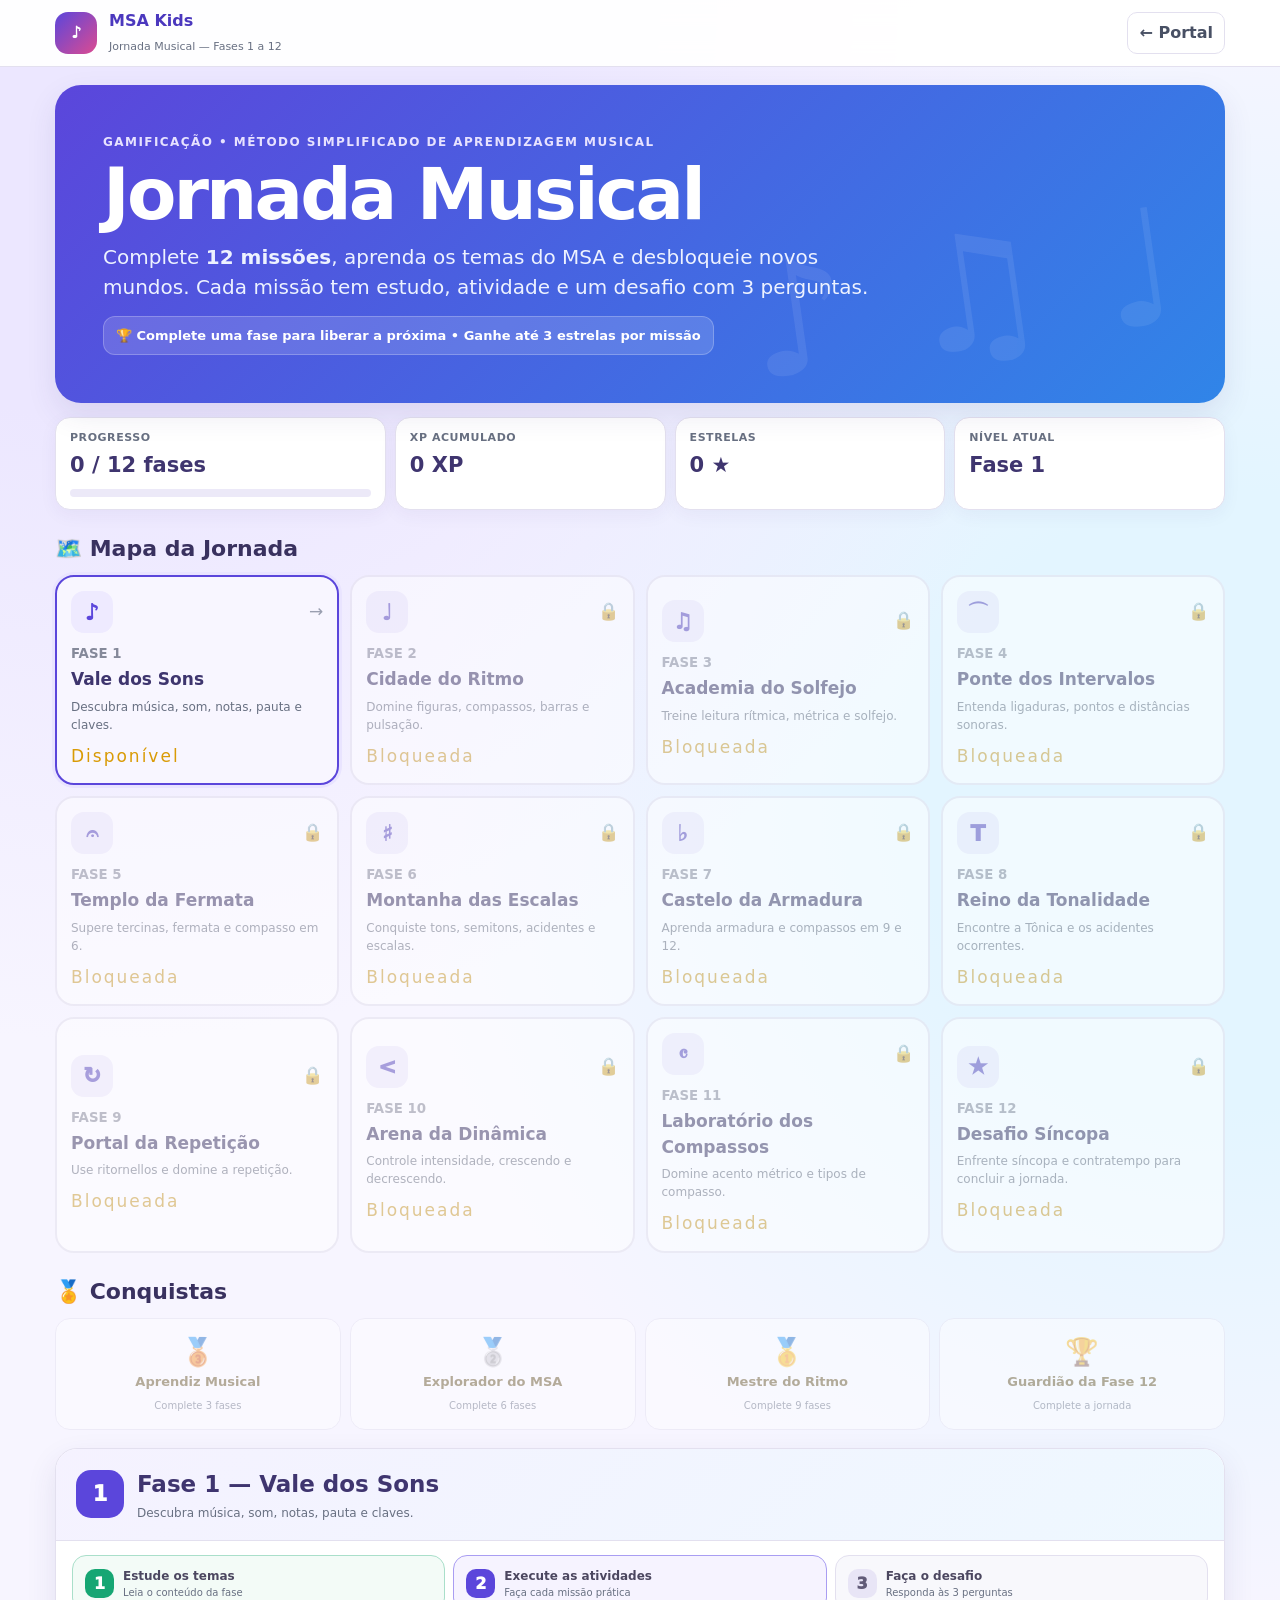
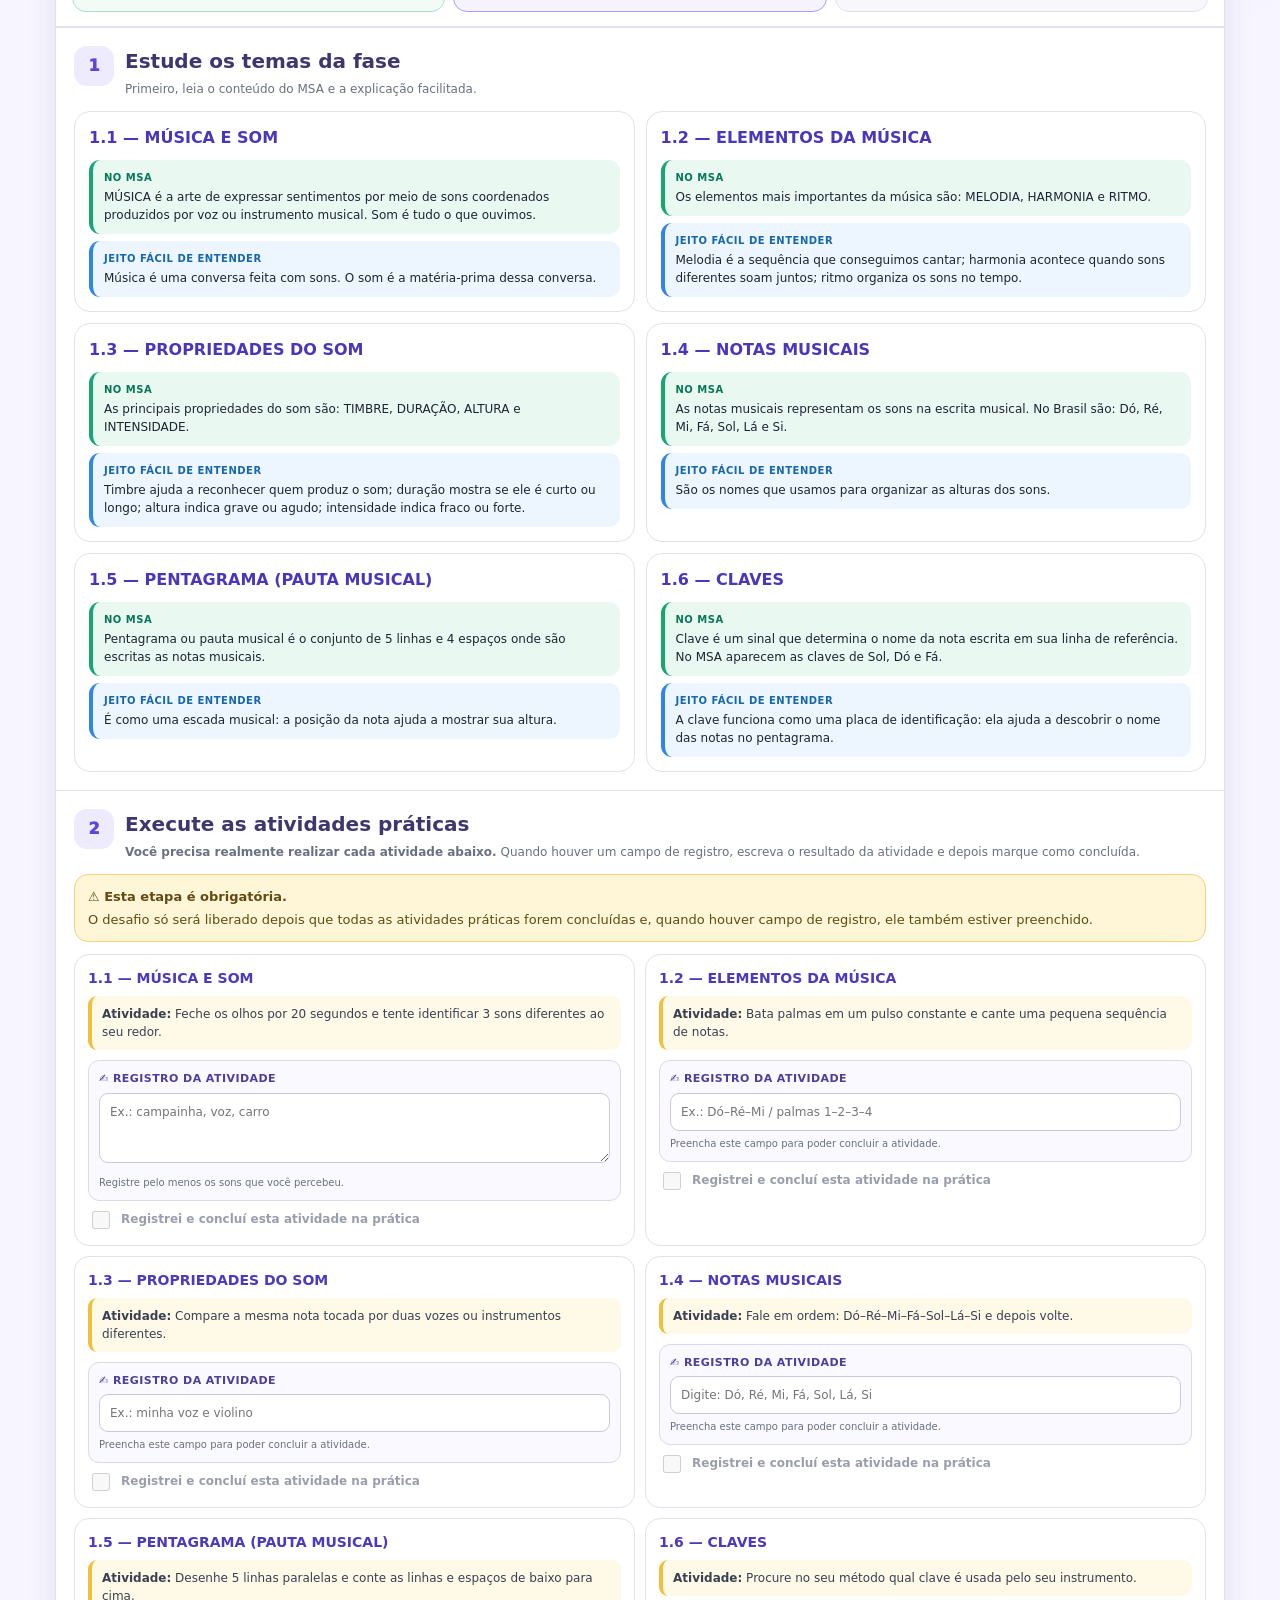
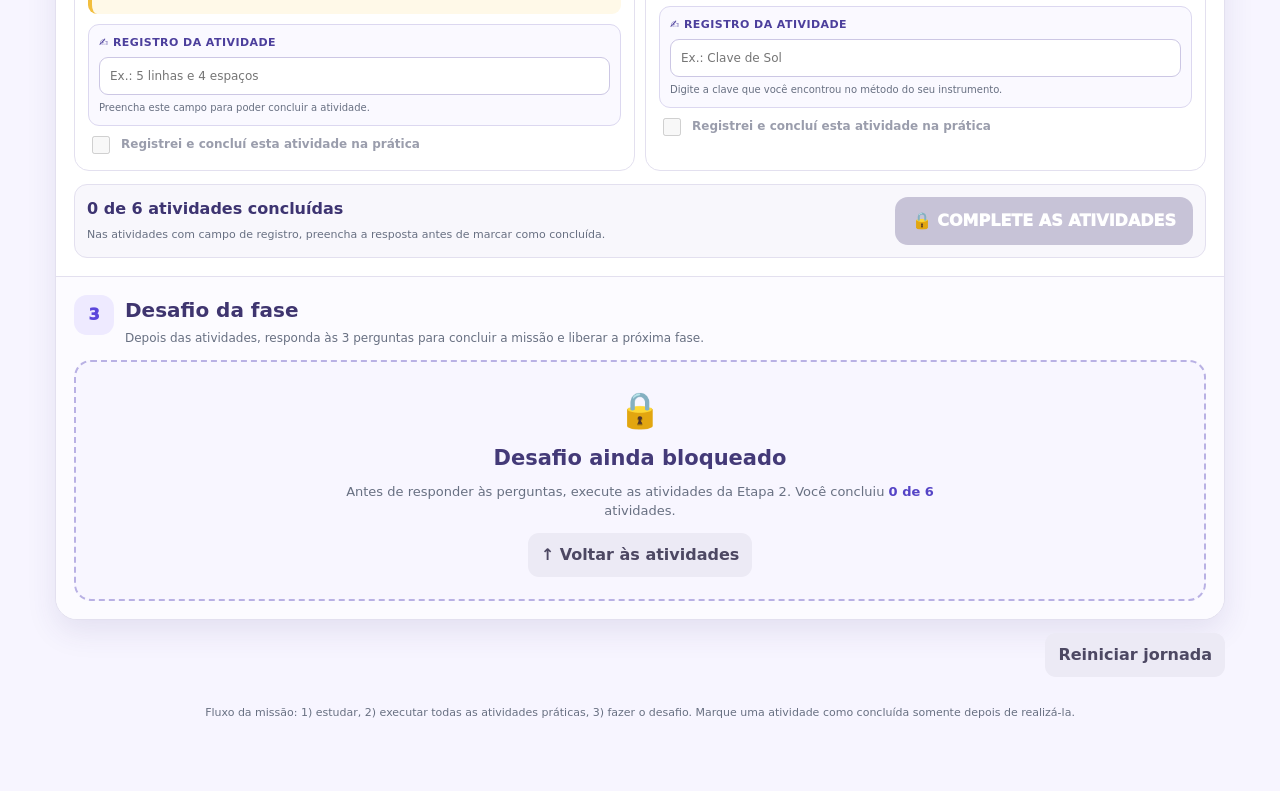
==== commit a61d4dfc: "Add files via upload" ====
--- a/criancas/index.html
+++ b/criancas/index.html
@@ -3,342 +3,613 @@
 <head>
 <meta charset="utf-8">
 <meta name="viewport" content="width=device-width,initial-scale=1,viewport-fit=cover">
-<meta name="theme-color" content="#6c5ce7">
-<title>MSA Kids Visual — Missão Musical</title>
+<meta name="theme-color" content="#5b46db">
+<title>MSA Kids — Jornada Musical</title>
 <style>
 :root{
- --bg:#fffaf3;--paper:#ffffff;--ink:#24333a;--muted:#63727b;--line:#e9e0d8;
- --purple:#6c5ce7;--purple2:#8e7df5;--blue:#1f8ef1;--green:#1bb67a;--yellow:#f7c948;--orange:#f39c4a;--pink:#ea4c89;--red:#ff6b6b;
- --shadow:0 10px 28px rgba(80,63,52,.10);
+ --bg:#f7f5ff;--paper:#fff;--ink:#1d2433;--muted:#687082;--line:#e3e0ef;
+ --purple:#5b46db;--purple2:#7a66f0;--blue:#3085e8;--green:#16a673;
+ --yellow:#f2be3e;--orange:#ef8d42;--pink:#dc4b91;--red:#e2574c;
+ --shadow:0 12px 30px rgba(61,49,120,.10)
 }
 *{box-sizing:border-box}
 html{scroll-behavior:smooth}
-body{margin:0;font-family:Inter,system-ui,-apple-system,"Segoe UI",Roboto,Arial,sans-serif;background:
- radial-gradient(circle at 12% 0,#efeaff 0 11%,transparent 28%),
- radial-gradient(circle at 96% 14%,#e8f7ff 0 10%,transparent 26%),
- radial-gradient(circle at 88% 95%,#fff2c7 0 8%,transparent 20%),var(--bg);color:var(--ink);line-height:1.55}
-.top{position:sticky;top:0;z-index:40;background:rgba(255,255,255,.92);backdrop-filter:blur(10px);border-bottom:1px solid var(--line)}
-.topin{max-width:1220px;margin:auto;padding:10px 16px;display:flex;gap:12px;align-items:center;flex-wrap:wrap}
-.logo{display:flex;align-items:center;gap:10px;font-weight:900;color:var(--purple)}
-.noteLogo{width:44px;height:44px;border-radius:14px;background:linear-gradient(135deg,var(--purple),var(--pink));display:grid;place-items:center;color:#fff;font-size:24px;box-shadow:var(--shadow)}
-.home,.toolbar button{border:1px solid var(--line);background:#fff;border-radius:12px;padding:10px 12px;text-decoration:none;font-weight:850;color:#42535c;cursor:pointer}
-.search{flex:1;min-width:250px}
-.search input{width:100%;padding:11px 13px;border:1px solid var(--line);border-radius:12px;background:#fff}
-.wrap{max-width:1220px;margin:auto;padding:18px 16px 70px}
-.hero{position:relative;overflow:hidden;background:linear-gradient(135deg,#6c5ce7,#1f8ef1);color:#fff;border-radius:30px;padding:clamp(24px,5vw,54px);box-shadow:var(--shadow)}
-.hero h1{font-size:clamp(36px,7vw,74px);line-height:.97;letter-spacing:-.04em;margin:8px 0 12px}
-.hero p{margin:0;max-width:800px;font-size:clamp(16px,2vw,21px)}
-.hero .badge{display:inline-flex;background:rgba(255,255,255,.16);border:1px solid rgba(255,255,255,.26);padding:8px 12px;border-radius:999px;font-weight:850;font-size:12px;letter-spacing:.07em;text-transform:uppercase}
-.heroArt{position:absolute;right:22px;bottom:12px;width:min(32vw,320px);opacity:.95}
-.dashboard{display:grid;grid-template-columns:1.1fr .9fr;gap:16px;margin:16px 0}
-.box{background:#fff;border:1px solid var(--line);border-radius:22px;padding:18px;box-shadow:0 6px 22px rgba(80,63,52,.06)}
-.box h2{margin:0 0 9px;font-size:21px;color:#35464f}
-.progressbar{height:14px;background:#ede8ff;border-radius:999px;overflow:hidden}
-.progressbar span{display:block;height:100%;width:0;background:linear-gradient(90deg,var(--purple),var(--pink));transition:.35s}
-.stars{font-size:24px;letter-spacing:3px}
-.legend{display:flex;flex-wrap:wrap;gap:8px;margin-top:10px}
-.pill{padding:6px 10px;border-radius:999px;font-size:12px;font-weight:850}
-.pill.msa{background:#e7f8ef;color:#087858} .pill.easy{background:#ebf5ff;color:#1366ad} .pill.play{background:#fff3ce;color:#8e6700} .pill.visual{background:#ffe7f1;color:#af225e}
-.phasegrid{display:grid;grid-template-columns:repeat(4,minmax(0,1fr));gap:10px;margin:18px 0}
-.phasebtn{border:1px solid var(--line);background:#fff;border-radius:18px;padding:13px;text-align:left;cursor:pointer;box-shadow:0 5px 18px rgba(80,63,52,.05);transition:.18s}
-.phasebtn:hover{transform:translateY(-2px)}
-.phasebtn b{display:block;font-size:17px;color:var(--purple)} .phasebtn span{display:block;color:var(--muted);font-size:12px;margin-top:2px}
-.phasebtn.done{background:#eefbf5;border-color:#bfe8d6}
-.phase{scroll-margin-top:84px;margin:24px 0}
-.phaseCard{background:linear-gradient(180deg,rgba(255,255,255,.94),rgba(255,255,255,1));border:1px solid var(--line);border-radius:26px;padding:18px;box-shadow:var(--shadow)}
-.phasehead{display:grid;grid-template-columns:auto 1fr auto;gap:14px;align-items:center;margin-bottom:12px}
-.badgeN{min-width:54px;height:54px;border-radius:18px;background:linear-gradient(135deg,var(--purple),var(--blue));display:grid;place-items:center;font-weight:950;color:#fff;font-size:22px;box-shadow:var(--shadow)}
-.phaseTitle h2{margin:0;font-size:clamp(22px,4vw,34px);color:#3b3a62}
-.phaseTitle small{color:#7a7d87;font-weight:850;letter-spacing:.06em}
-.phaseHeroArt{width:min(100%,240px)}
-.topicgrid{display:grid;grid-template-columns:repeat(2,minmax(0,1fr));gap:12px}
-.topic{background:#fff;border:1px solid var(--line);border-radius:20px;padding:16px;box-shadow:0 5px 18px rgba(80,63,52,.05)}
-.topic h3{margin:0 0 10px;font-size:17px;color:#4834d4}
-.visual{display:grid;grid-template-columns:120px 1fr;gap:12px;align-items:center;background:linear-gradient(135deg,#fff6dc,#fff);border:1px solid #fde4a8;border-radius:16px;padding:10px;margin-bottom:10px}
-.visualText{font-size:13px;color:#6d5840}
-.block{border-radius:14px;padding:11px 12px;margin-top:8px}
-.block b{display:block;font-size:12px;text-transform:uppercase;letter-spacing:.06em;margin-bottom:4px}
-.block.msa{background:#eaf8f2;border-left:4px solid var(--green)} .block.msa b{color:#087c59}
-.block.easy{background:#edf6ff;border-left:4px solid var(--blue)} .block.easy b{color:#1769aa}
-.block.play{background:#fff5d8;border-left:4px solid var(--yellow)} .block.play b{color:#8b6500}
-.quiz{margin-top:12px;background:linear-gradient(135deg,#fff,#faf8ff);border:1px dashed #c9c0ff;border-radius:18px;padding:16px;color:#000}
-.quiz h3{margin:0 0 8px;color:#000}
-.answers{display:grid;gap:7px;margin-top:10px}
-.answers button{text-align:left;border:1px solid #ddd8ff;background:#fff;border-radius:12px;padding:10px 12px;cursor:pointer;color:#000}
-.answers button:hover{background:#f4f1ff}
-.feedback{margin-top:8px;font-weight:850;min-height:24px}
-.finish{display:flex;gap:10px;align-items:center;justify-content:space-between;flex-wrap:wrap;margin-top:12px}
-.finish button{border:0;border-radius:12px;padding:10px 14px;background:var(--green);color:#fff;font-weight:900;cursor:pointer}
-.finish button.done{background:#59636a}
-.reviewOnly .block.play,.reviewOnly .quiz,.reviewOnly .visualText{display:none}
+body{margin:0;background:radial-gradient(circle at 8% 0,#ece7ff 0 10%,transparent 25%),radial-gradient(circle at 96% 20%,#e3f5ff 0 9%,transparent 24%),var(--bg);font-family:Inter,system-ui,-apple-system,"Segoe UI",Roboto,Arial,sans-serif;color:var(--ink);line-height:1.5}
+button{font:inherit;cursor:pointer}
 .hidden{display:none!important}
-.footer{margin-top:30px;text-align:center;color:var(--muted);font-size:13px}
-svg{max-width:100%;height:auto;display:block}
-@media(max-width:980px){.dashboard{grid-template-columns:1fr}.phasegrid{grid-template-columns:repeat(2,1fr)}.phasehead{grid-template-columns:auto 1fr}.phaseHeroArt{grid-column:1/-1;width:100%;max-width:280px}}
-@media(max-width:760px){.topicgrid{grid-template-columns:1fr}.visual{grid-template-columns:1fr}.hero{border-radius:22px}.heroArt{display:none}}
-@media(max-width:430px){.phasegrid{grid-template-columns:1fr}.wrap{padding-left:10px;padding-right:10px}}
-@media print{.top,.dashboard,.phasegrid,.quiz,.finish button{display:none!important}body{background:#fff}.topic,.phaseCard{box-shadow:none;break-inside:avoid}}
+.top{position:sticky;top:0;z-index:70;background:rgba(255,255,255,.94);backdrop-filter:blur(12px);border-bottom:1px solid var(--line)}
+.topin{max-width:1200px;margin:auto;min-height:62px;padding:9px 15px;display:flex;align-items:center;gap:12px}
+.logo{width:42px;height:42px;border-radius:13px;background:linear-gradient(135deg,var(--purple),var(--pink));display:grid;place-items:center;color:#fff;font-weight:950}
+.brand b{display:block;color:#4b38be} .brand span{font-size:11px;color:var(--muted)}
+.home{margin-left:auto;text-decoration:none;border:1px solid var(--line);background:#fff;padding:8px 11px;border-radius:10px;font-weight:850;color:#485064}
+.wrap{max-width:1200px;margin:auto;padding:18px 15px 70px}
+
+.hero{background:linear-gradient(135deg,#5b46db,#3085e8);color:#fff;border-radius:26px;padding:clamp(24px,5vw,48px);box-shadow:var(--shadow);position:relative;overflow:hidden}
+.hero:after{content:"♪  ♫  ♩";position:absolute;right:4%;bottom:-12px;font-size:clamp(70px,13vw,160px);opacity:.08;font-weight:900;transform:rotate(-8deg)}
+.eyebrow{font-size:12px;text-transform:uppercase;letter-spacing:.12em;font-weight:900;color:#e7e2ff}
+.hero h1{font-size:clamp(36px,7vw,72px);line-height:.98;letter-spacing:-.04em;margin:8px 0 12px}
+.hero p{margin:0;max-width:780px;color:#edf2ff;font-size:clamp(15px,2vw,20px)}
+.heroRule{margin-top:14px;display:inline-block;background:rgba(255,255,255,.14);border:1px solid rgba(255,255,255,.23);padding:9px 12px;border-radius:12px;font-size:13px;font-weight:800}
+
+.playerBar{display:grid;grid-template-columns:1.1fr .9fr .9fr .9fr;gap:9px;margin:14px 0}
+.stat{background:#fff;border:1px solid var(--line);border-radius:15px;padding:12px 14px;box-shadow:0 5px 18px rgba(61,49,120,.05)}
+.stat span{display:block;color:var(--muted);font-size:11px;font-weight:800;text-transform:uppercase;letter-spacing:.05em}
+.stat b{display:block;font-size:21px;margin-top:3px;color:#3f356f}
+.xpTrack{height:8px;background:#ece9f8;border-radius:999px;overflow:hidden;margin-top:8px} .xpTrack i{display:block;height:100%;width:0;background:linear-gradient(90deg,var(--purple),var(--pink));transition:.3s}
+
+.sectionTitle{margin:22px 0 10px;font-size:22px;color:#39315f}
+.map{display:grid;grid-template-columns:repeat(4,minmax(0,1fr));gap:11px}
+.level{border:2px solid var(--line);background:#fff;border-radius:19px;padding:14px;text-align:left;min-height:170px;transition:.18s;position:relative;overflow:hidden}
+.level:hover:not(:disabled){transform:translateY(-2px);box-shadow:var(--shadow);border-color:#b7aced}
+.level:disabled{opacity:.5;cursor:not-allowed;filter:grayscale(.25)}
+.level.done{border-color:#a9dfca;background:#f4fcf8}
+.level.active{border-color:var(--purple);background:#f8f6ff;box-shadow:0 0 0 3px #e9e4ff}
+.levelTop{display:flex;justify-content:space-between;align-items:center;gap:8px}
+.levelIcon{width:42px;height:42px;border-radius:13px;background:#eeeaff;color:var(--purple);display:grid;place-items:center;font-size:22px;font-weight:950}
+.level.done .levelIcon{background:#e4f7ee;color:var(--green)}
+.lock{font-size:17px;color:#9a9fb0}
+.level small{display:block;margin-top:11px;color:#85899a;font-weight:850} .level h3{font-size:17px;margin:3px 0 5px;color:#3e356e} .level p{font-size:12px;color:var(--muted);margin:0}
+.levelStars{margin-top:10px;color:#d99b06;letter-spacing:2px;font-size:17px}
+
+.badges{display:grid;grid-template-columns:repeat(4,1fr);gap:9px}
+.badge{background:#fff;border:1px solid var(--line);border-radius:15px;padding:13px;text-align:center;opacity:.45}
+.badge.unlocked{opacity:1;border-color:#ead393;background:#fffaf0;box-shadow:0 5px 18px rgba(120,91,20,.06)}
+.badgeIcon{font-size:27px} .badge b{display:block;color:#655221;font-size:13px} .badge span{font-size:10px;color:var(--muted)}
+
+.mission{margin-top:18px;background:#fff;border:1px solid var(--line);border-radius:22px;box-shadow:var(--shadow);overflow:hidden}
+.missionHead{padding:18px 20px;background:linear-gradient(135deg,#f5f2ff,#eef8ff);border-bottom:1px solid var(--line);display:flex;align-items:center;gap:13px}
+.missionNum{width:48px;height:48px;border-radius:15px;background:var(--purple);color:#fff;display:grid;place-items:center;font-weight:950;font-size:21px}
+.missionHead h2{margin:0;color:#3f356f;font-size:23px} .missionHead p{margin:3px 0 0;color:var(--muted);font-size:12px}
+
+.missionFlow{display:grid;grid-template-columns:repeat(3,1fr);gap:8px;padding:14px 16px;background:#fff;border-bottom:1px solid var(--line)}
+.flowStep{border:1px solid var(--line);background:#f8f8fc;border-radius:14px;padding:11px 12px;display:flex;gap:9px;align-items:center}
+.flowStep .num{width:29px;height:29px;border-radius:10px;background:#e8e5f6;color:#615b78;display:grid;place-items:center;font-weight:950;flex:0 0 auto}
+.flowStep b{display:block;font-size:12px;color:#4c4760}.flowStep span{display:block;font-size:10px;color:var(--muted)}
+.flowStep.active{border-color:#a99df2;background:#f6f3ff}.flowStep.active .num{background:var(--purple);color:#fff}
+.flowStep.done{border-color:#a9dfca;background:#f3fbf7}.flowStep.done .num{background:var(--green);color:#fff}
+.stepSection{padding:18px;border-top:1px solid var(--line)}
+.stepHead{display:flex;gap:11px;align-items:flex-start;margin-bottom:13px}
+.stepBadge{width:40px;height:40px;border-radius:13px;display:grid;place-items:center;background:#eeeaff;color:var(--purple);font-weight:950;flex:0 0 auto}
+.stepHead h3{margin:0;color:#3f356f;font-size:20px}.stepHead p{margin:4px 0 0;color:var(--muted);font-size:12px}
+.activityNotice{background:#fff5d7;border:1px solid #f1d37b;border-radius:14px;padding:12px 13px;margin-bottom:12px;color:#604c12;font-size:13px}
+.activityNotice strong{display:block;margin-bottom:3px}
+.activitiesGrid{display:grid;grid-template-columns:repeat(2,minmax(0,1fr));gap:10px}
+.activityCard{border:1px solid var(--line);border-radius:15px;padding:13px;background:#fff}
+.activityCard.done{border-color:#8fd2b4;background:#f4fbf8}
+.activityCard h4{margin:0 0 7px;color:#4a3abd;font-size:14px}
+.activityText{font-size:12px;color:#394052;background:#fff9e8;border-left:4px solid var(--yellow);padding:9px 10px;border-radius:9px;margin-bottom:10px}
+.activityCheck{display:flex;align-items:flex-start;gap:8px;font-size:12px;font-weight:850;color:#33384a;cursor:pointer}
+.activityCheck input{width:18px;height:18px;margin-top:1px;accent-color:var(--green)}
+
+.activityRecord{margin:10px 0 9px;padding:10px;border:1px solid #dcd8f0;background:#faf9ff;border-radius:11px}
+.activityRecord label{display:block;font-size:11px;font-weight:900;color:#4c3f9c;margin-bottom:5px;text-transform:uppercase;letter-spacing:.04em}
+.activityRecord input,.activityRecord textarea{width:100%;border:1px solid #ccc7e4;border-radius:9px;background:#fff;color:#222;padding:9px 10px;font:inherit;font-size:12px;outline:none}
+.activityRecord textarea{min-height:70px;resize:vertical}
+.activityRecord input:focus,.activityRecord textarea:focus{border-color:var(--purple);box-shadow:0 0 0 2px #e8e3ff}
+.activityRecord small{display:block;margin-top:5px;color:var(--muted);font-size:10px}
+.recordSaved{color:var(--green)!important;font-weight:850}
+.activityCheck input:disabled+span{color:#9a9dac}
+.activitySummary{display:flex;justify-content:space-between;gap:10px;align-items:center;flex-wrap:wrap;margin-top:13px;padding:12px;border-radius:13px;background:#f8f7fc;border:1px solid var(--line)}
+.activitySummary strong{color:#3d3471}
+.bigChallengeBtn{border:0;border-radius:13px;padding:12px 17px;font-weight:950;background:var(--purple);color:#fff}
+.bigChallengeBtn:disabled{background:#c7c3d7;color:#fff;cursor:not-allowed}
+.challengeSection{background:#fcfbff}
+.challengeGate{border:2px dashed #b9b1e4;border-radius:17px;padding:22px;text-align:center;background:#f8f6ff}
+.challengeGate .gateIcon{font-size:35px}.challengeGate h3{margin:7px 0;color:#443a78;font-size:21px}.challengeGate p{max-width:600px;margin:0 auto;color:var(--muted);font-size:13px}
+.challengeGate strong{color:#5544c6}
+.challengeReady{border:2px solid #9d91ee;border-radius:17px;padding:15px;background:linear-gradient(135deg,#f6f2ff,#eef8ff);margin-bottom:12px}
+.challengeReady b{display:block;color:#4636b8;font-size:18px}.challengeReady span{font-size:12px;color:#5f6678}
+.tabs{display:flex;gap:7px;padding:12px 16px;border-bottom:1px solid var(--line);overflow:auto;background:#fff}
+.tab{white-space:nowrap;border:1px solid var(--line);background:#fff;color:#535a6b;padding:8px 11px;border-radius:999px;font-weight:850;font-size:12px}
+.tab.active{background:var(--purple);border-color:var(--purple);color:#fff}
+.missionBody{padding:18px}
+
+.topicCards{display:grid;grid-template-columns:repeat(2,minmax(0,1fr));gap:11px}
+.topic{border:1px solid var(--line);border-radius:16px;padding:14px;background:#fff}
+.topic h3{margin:0 0 10px;color:#4937bb;font-size:16px}
+.block{border-radius:11px;padding:10px 11px;margin-top:7px;font-size:12px}
+.block b{display:block;text-transform:uppercase;letter-spacing:.05em;font-size:10px;margin-bottom:3px}
+.msa{background:#eaf8f2;border-left:4px solid var(--green)} .msa b{color:#087758}
+.easy{background:#edf6ff;border-left:4px solid var(--blue)} .easy b{color:#1767ad}
+.try{background:#fff5d7;border-left:4px solid var(--yellow)} .try b{color:#876400}
+
+.challengeIntro{background:#f8f6ff;border:1px solid #ddd7ff;border-radius:14px;padding:13px;margin-bottom:12px}
+.challengeIntro b{color:#4c3bc0}
+.challengeCard{border:1px solid var(--line);border-radius:16px;padding:15px;margin-top:10px;background:#fff;color:#000}
+.challengeCard h3{color:#000;margin:0 0 10px;font-size:17px}
+.opts{display:grid;gap:7px}
+.opt{border:1px solid #dfe2e8;background:#fff;border-radius:11px;padding:10px 11px;text-align:left;color:#000}
+.opt:hover{background:#f7f7fb}
+.opt.selected{border-color:var(--purple);background:#f0edff;box-shadow:0 0 0 2px #e2dcff}
+.opt.correct{border-color:#79caa7;background:#eaf8f2}
+.opt.wrong{border-color:#e19a93;background:#fff0ee}
+.feedback{min-height:22px;margin-top:8px;font-size:12px;font-weight:850;color:#000}
+.challengeFooter{display:flex;justify-content:space-between;gap:10px;align-items:center;flex-wrap:wrap;margin-top:14px;padding-top:13px;border-top:1px solid var(--line)}
+.starsBig{font-size:25px;letter-spacing:3px;color:#d99b06}
+.btn{border:0;border-radius:11px;padding:10px 13px;font-weight:900}
+.btn.primary{background:var(--purple);color:#fff} .btn.secondary{background:#eceaf5;color:#4d4863} .btn.green{background:var(--green);color:#fff}
+
+.win{text-align:center;padding:25px 15px}
+.trophy{font-size:65px;animation:pop .5s ease} @keyframes pop{0%{transform:scale(.5)}70%{transform:scale(1.15)}100%{transform:scale(1)}}
+.win h2{font-size:28px;color:#3d3471;margin:8px 0} .win p{color:var(--muted);max-width:520px;margin:0 auto 15px}
+.confetti{font-size:25px;letter-spacing:8px}
+
+.resetRow{display:flex;justify-content:flex-end;margin-top:13px}
+.footer{margin-top:28px;text-align:center;color:var(--muted);font-size:11px}
+
+@media(max-width:950px){.map{grid-template-columns:repeat(3,1fr)}.playerBar{grid-template-columns:repeat(2,1fr)}}
+@media(max-width:720px){.map{grid-template-columns:repeat(2,1fr)}.topicCards,.activitiesGrid{grid-template-columns:1fr}.badges{grid-template-columns:repeat(2,1fr)}.missionFlow{grid-template-columns:1fr}.flowStep{padding:9px 10px}}
+@media(max-width:480px){.map{grid-template-columns:1fr}.playerBar{grid-template-columns:1fr 1fr}.wrap{padding-left:10px;padding-right:10px}.hero{border-radius:20px}}
+@media print{.top,.playerBar,.map,.badges,.challengeFooter,.resetRow{display:none!important}body{background:#fff}.mission{box-shadow:none}}
 </style>
 </head>
 <body>
 <header class="top">
   <div class="topin">
-    <div class="logo"><div class="noteLogo">♪</div><div>MSA Kids Visual<br><small style="font-weight:700;color:#75828a">explicações com cores e imagens</small></div></div>
+    <div class="logo">♪</div>
+    <div class="brand"><b>MSA Kids</b><span>Jornada Musical — Fases 1 a 12</span></div>
     <a class="home" href="../">← Portal</a>
-    <div class="search"><input id="search" type="search" placeholder="Buscar: compasso, síncopa, andamento..." aria-label="Buscar"></div>
-    <div class="toolbar"><button id="reviewBtn">Modo revisão rápida</button></div>
   </div>
 </header>
 
 <main class="wrap">
   <section class="hero">
-    <div class="badge">MSA • 16 fases • estudo lúdico</div>
-    <h1>Aprender música com cores, imagens e sentido.</h1>
-    <p>Agora o material para crianças tem <strong>explicações visuais</strong>, cartões coloridos e pequenas ilustrações para ajudar a entender mais rápido. Os <strong>termos e significados do MSA foram preservados</strong>; o restante foi organizado de forma mais leve e divertida.</p>
-    <div style="margin-top:14px;background:rgba(255,255,255,.15);display:inline-block;padding:10px 14px;border-radius:14px;font-weight:800">🎯 Dica: leia o quadro “No MSA”, depois o quadro “Jeito fácil de entender” e por fim faça a atividade.</div>
-    <div class="heroArt">
-      <svg viewBox="0 0 260 220" aria-hidden="true">
-        <defs>
-          <linearGradient id="g1" x1="0" x2="1"><stop offset="0" stop-color="#fff"/><stop offset="1" stop-color="#fff8cf"/></linearGradient>
-        </defs>
-        <rect x="18" y="30" width="180" height="130" rx="18" fill="url(#g1)" opacity=".95"/>
-        <rect x="30" y="56" width="100" height="8" rx="4" fill="#b6c3ff"/>
-        <rect x="30" y="74" width="140" height="8" rx="4" fill="#b6c3ff"/>
-        <rect x="30" y="92" width="120" height="8" rx="4" fill="#b6c3ff"/>
-        <circle cx="62" cy="92" r="12" fill="#6c5ce7"/><rect x="72" y="49" width="5" height="43" rx="2.5" fill="#6c5ce7"/>
-        <circle cx="150" cy="74" r="12" fill="#1bb67a"/><rect x="160" y="34" width="5" height="40" rx="2.5" fill="#1bb67a"/>
-        <path d="M200 92c12-18 40-20 47 0" stroke="#fff" stroke-width="6" fill="none" stroke-linecap="round"/>
-        <path d="M208 126c8 12 27 12 35 0" stroke="#fff" stroke-width="6" fill="none" stroke-linecap="round"/>
-        <circle cx="206" cy="112" r="5" fill="#fff"/><circle cx="245" cy="112" r="5" fill="#fff"/>
-        <circle cx="58" cy="188" r="16" fill="#ffdf72"/><text x="58" y="193" text-anchor="middle" font-size="18">♫</text>
-        <circle cx="98" cy="176" r="14" fill="#ffa0c7"/><text x="98" y="181" text-anchor="middle" font-size="16">♪</text>
-        <circle cx="132" cy="193" r="13" fill="#8fe3ff"/><text x="132" y="198" text-anchor="middle" font-size="14">♩</text>
-      </svg>
+    <div class="eyebrow">Gamificação • Método Simplificado de Aprendizagem Musical</div>
+    <h1>Jornada Musical</h1>
+    <p>Complete <strong>12 missões</strong>, aprenda os temas do MSA e desbloqueie novos mundos. Cada missão tem estudo, atividade e um desafio com 3 perguntas.</p>
+    <div class="heroRule">🏆 Complete uma fase para liberar a próxima • Ganhe até 3 estrelas por missão</div>
+  </section>
+
+  <section class="playerBar">
+    <div class="stat"><span>Progresso</span><b id="progressLabel">0 / 12 fases</b><div class="xpTrack"><i id="progressBar"></i></div></div>
+    <div class="stat"><span>XP acumulado</span><b id="xpLabel">0 XP</b></div>
+    <div class="stat"><span>Estrelas</span><b id="starsLabel">0 ★</b></div>
+    <div class="stat"><span>Nível atual</span><b id="levelLabel">Fase 1</b></div>
+  </section>
+
+  <h2 class="sectionTitle">🗺️ Mapa da Jornada</h2>
+  <section id="map" class="map"></section>
+
+  <h2 class="sectionTitle">🏅 Conquistas</h2>
+  <section class="badges">
+    <div class="badge" id="badge3"><div class="badgeIcon">🥉</div><b>Aprendiz Musical</b><span>Complete 3 fases</span></div>
+    <div class="badge" id="badge6"><div class="badgeIcon">🥈</div><b>Explorador do MSA</b><span>Complete 6 fases</span></div>
+    <div class="badge" id="badge9"><div class="badgeIcon">🥇</div><b>Mestre do Ritmo</b><span>Complete 9 fases</span></div>
+    <div class="badge" id="badge12"><div class="badgeIcon">🏆</div><b>Guardião da Fase 12</b><span>Complete a jornada</span></div>
+  </section>
+
+  <section id="mission" class="mission">
+    <div class="missionHead">
+      <div id="missionNum" class="missionNum">1</div>
+      <div><h2 id="missionTitle">Missão 1</h2><p id="missionDesc"></p></div>
+    </div>
+
+    <div class="missionFlow">
+      <div id="flowStudy" class="flowStep active">
+        <div class="num">1</div><div><b>Estude os temas</b><span>Leia o conteúdo da fase</span></div>
+      </div>
+      <div id="flowActivity" class="flowStep">
+        <div class="num">2</div><div><b>Execute as atividades</b><span>Faça cada missão prática</span></div>
+      </div>
+      <div id="flowChallenge" class="flowStep">
+        <div class="num">3</div><div><b>Faça o desafio</b><span>Responda às 3 perguntas</span></div>
+      </div>
+    </div>
+
+    <div class="stepSection">
+      <div class="stepHead"><div class="stepBadge">1</div><div><h3>Estude os temas da fase</h3><p>Primeiro, leia o conteúdo do MSA e a explicação facilitada.</p></div></div>
+      <div id="studyPane"></div>
+    </div>
+
+    <div class="stepSection">
+      <div class="stepHead"><div class="stepBadge">2</div><div><h3>Execute as atividades práticas</h3><p><strong>Você precisa realmente realizar cada atividade abaixo.</strong> Quando houver um campo de registro, escreva o resultado da atividade e depois marque como concluída.</p></div></div>
+      <div class="activityNotice"><strong>⚠️ Esta etapa é obrigatória.</strong> O desafio só será liberado depois que todas as atividades práticas forem concluídas e, quando houver campo de registro, ele também estiver preenchido.</div>
+      <div id="activityPane"></div>
+    </div>
+
+    <div id="challengeSection" class="stepSection challengeSection">
+      <div class="stepHead"><div class="stepBadge">3</div><div><h3>Desafio da fase</h3><p>Depois das atividades, responda às 3 perguntas para concluir a missão e liberar a próxima fase.</p></div></div>
+      <div id="challengePane"></div>
     </div>
   </section>
 
-  <section class="dashboard">
-    <div class="box">
-      <h2>⭐ Minha jornada musical</h2>
-      <div id="stars" style="font-size:24px;letter-spacing:3px">☆☆☆☆☆☆☆☆☆☆☆☆☆☆☆☆</div>
-      <div class="progressbar"><span id="progress"></span></div>
-      <p id="progressText" style="margin:8px 0 0;color:var(--muted)">0 de 16 fases concluídas.</p>
+  <div class="resetRow"><button class="btn secondary" onclick="resetGame()">Reiniciar jornada</button></div>
+  <div class="footer">Fluxo da missão: 1) estudar, 2) executar todas as atividades práticas, 3) fazer o desafio. Marque uma atividade como concluída somente depois de realizá-la.</div>
+</main>
+
+<script>
+const PHASES = [{"n": 1, "title": "Fase 1 — Conhecendo a música", "topics": [["1.1 — MÚSICA E SOM", "MÚSICA é a arte de expressar sentimentos por meio de sons coordenados produzidos por voz ou instrumento musical. Som é tudo o que ouvimos.", "Música é uma conversa feita com sons. O som é a matéria-prima dessa conversa.", "Feche os olhos por 20 segundos e tente identificar 3 sons diferentes ao seu redor."], ["1.2 — ELEMENTOS DA MÚSICA", "Os elementos mais importantes da música são: MELODIA, HARMONIA e RITMO.", "Melodia é a sequência que conseguimos cantar; harmonia acontece quando sons diferentes soam juntos; ritmo organiza os sons no tempo.", "Bata palmas em um pulso constante e cante uma pequena sequência de notas."], ["1.3 — PROPRIEDADES DO SOM", "As principais propriedades do som são: TIMBRE, DURAÇÃO, ALTURA e INTENSIDADE.", "Timbre ajuda a reconhecer quem produz o som; duração mostra se ele é curto ou longo; altura indica grave ou agudo; intensidade indica fraco ou forte.", "Compare a mesma nota tocada por duas vozes ou instrumentos diferentes."], ["1.4 — NOTAS MUSICAIS", "As notas musicais representam os sons na escrita musical. No Brasil são: Dó, Ré, Mi, Fá, Sol, Lá e Si.", "São os nomes que usamos para organizar as alturas dos sons.", "Fale em ordem: Dó–Ré–Mi–Fá–Sol–Lá–Si e depois volte."], ["1.5 — PENTAGRAMA (PAUTA MUSICAL)", "Pentagrama ou pauta musical é o conjunto de 5 linhas e 4 espaços onde são escritas as notas musicais.", "É como uma escada musical: a posição da nota ajuda a mostrar sua altura.", "Desenhe 5 linhas paralelas e conte as linhas e espaços de baixo para cima."], ["1.6 — CLAVES", "Clave é um sinal que determina o nome da nota escrita em sua linha de referência. No MSA aparecem as claves de Sol, Dó e Fá.", "A clave funciona como uma placa de identificação: ela ajuda a descobrir o nome das notas no pentagrama.", "Procure no seu método qual clave é usada pelo seu instrumento."]]}, {"n": 2, "title": "Fase 2 — Figuras, compasso e pulsação", "topics": [["2.1 — FIGURAS MUSICAIS", "A duração do som e do silêncio é escrita com figuras musicais. Há figuras de som e figuras de silêncio (pausas), relacionadas pelo número de equivalência.", "Cada figura ocupa uma quantidade de tempo. As pausas ocupam o mesmo tempo, mas em silêncio.", "Escolha uma figura longa e divida seu valor em figuras menores."], ["2.2 — COMPASSO", "Compasso é a divisão de um trecho musical em séries regulares de tempos.", "É como separar a música em pequenas caixinhas de tempo.", "Marque uma pulsação constante e agrupe as batidas de 4 em 4."], ["2.3 — BARRAS DE COMPASSO SIMPLES, DUPLA E FINAL", "As barras de compasso organizam e separam trechos da música. O MSA apresenta barra simples, barra dupla e barra final.", "A barra simples separa compassos; a dupla marca divisões importantes; a final mostra que a peça terminou.", "Pegue um hino e procure os três tipos de barras."], ["2.4 — FÓRMULA DE COMPASSO EM 4", "A fórmula de compasso informa a quantidade de tempos e a figura que representa cada tempo. Nas fórmulas em 4 estudadas aqui, cada compasso possui quatro tempos.", "O número de cima ajuda a contar os tempos. O número de baixo mostra a figura de referência.", "Conte 1–2–3–4 repetidamente, sempre com a mesma distância entre as contagens."], ["2.5 — RITMO E PULSAÇÃO", "Ritmo é a distribuição dos sons no espaço de tempo. Pulsação são batidas constantes que servem de referência para organizar o ritmo.", "A pulsação é como um relógio. O ritmo acontece por cima desse relógio.", "Bata palmas iguais e fale “TA — TA TA — TA”."], ["2.6 — FORMA DE REALIZAÇÃO DOS EXERCÍCIOS RÍTMICOS", "O MSA orienta formas de marcar a pulsação e realizar os exercícios rítmicos com movimentos regulares.", "O importante é que o corpo ajude a manter o tempo, e não atrapalhe.", "Faça batidas iguais com a mão enquanto lê um exercício rítmico."]]}, {"n": 3, "title": "Fase 3 — Leitura e solfejo", "topics": [["3.1 — ENDECAGRAMA", "O endecagrama permite visualizar a relação das notas entre as claves em um sistema de 11 linhas.", "Ele ajuda a perceber que uma mesma nota pode aparecer escrita de formas diferentes conforme a clave.", "Escolha uma nota e observe onde ela aparece nas claves estudadas."], ["3.2 — LEITURA RÍTMICA, LEITURA MÉTRICA E SOLFEJO", "Leitura rítmica: falar a sílaba “TA”, executando com precisão o ritmo. Leitura métrica: falar os nomes das notas, sem cantar, executando o ritmo. Solfejo: cantar as notas musicais na altura e no padrão rítmico escritos na partitura.", "São três degraus: primeiro o ritmo; depois nome + ritmo; por fim nome + altura + ritmo.", "Pegue uma linha musical e faça as três etapas, uma de cada vez."], ["3.3 — MOVIMENTOS DE CONDUÇÃO PARA SOLFEJO", "Os movimentos de condução representam visualmente a pulsação determinada pela fórmula de compasso.", "A mão mostra onde cada tempo acontece.", "Treine o movimento sem cantar; depois acrescente o solfejo."], ["3.4 — MOVIMENTO DE SOLFEJO EM 4", "O movimento em 4 representa os quatro tempos do compasso, com pontos definidos para cada tempo.", "Imagine quatro lugares que a mão precisa visitar sempre no mesmo tempo.", "Conte 1–2–3–4 e faça o movimento mantendo todos os tempos iguais."], ["3.5 — METRÔNOMO", "Metrônomo é um equipamento que produz cliques sonoros em velocidade ajustável e ajuda a determinar e manter a velocidade da música ou dos exercícios rítmicos.", "É um relógio musical que não deixa a pulsação correr ou ficar para trás.", "Comece devagar e só aumente a velocidade quando conseguir manter regularidade."]]}, {"n": 4, "title": "Fase 4 — Ligaduras, ponto e intervalos", "topics": [["4.1 — LIGADURA", "Ligadura é uma linha curva colocada acima ou abaixo de duas ou mais notas. O MSA apresenta Ligadura de Valor e Ligadura de Portamento.", "Na ligadura de valor, sons da mesma altura são prolongados. Na de portamento, notas diferentes são executadas de forma ligada.", "Procure no hinário uma ligadura entre notas iguais e outra entre notas diferentes."], ["4.2 — PONTO DE AUMENTO", "Ponto de aumento é um ponto colocado à direita da cabeça da figura musical e aumenta metade da sua duração.", "Se uma figura vale 2, o ponto acrescenta mais 1. Ela passa a durar 3.", "Faça contas simples: valor da figura + metade do valor."], ["4.3 — INTERVALO", "Intervalo é a distância entre dois sons. Pode ser melódico, quando os sons são sucessivos, ou harmônico, quando soam simultaneamente.", "Intervalo mede o espaço musical entre uma nota e outra.", "Toque ou cante duas notas diferentes e perceba se elas aparecem uma depois da outra ou juntas."], ["4.4 — FÓRMULA DE COMPASSO EM 3", "A fórmula de compasso em 3 determina que o compasso terá três tempos.", "A contagem principal é 1–2–3.", "Conte três tempos e reinicie sempre no 1."], ["4.5 — MOVIMENTO DE SOLFEJO EM 3", "O movimento em 3 representa visualmente os três tempos do compasso.", "A mão percorre três pontos e volta ao começo.", "Faça o movimento dizendo 1–2–3 sem variar a velocidade."], ["4.6 — FÓRMULA DE COMPASSO EM 2", "A fórmula de compasso em 2 determina que o compasso terá dois tempos.", "A contagem principal é 1–2.", "Marque duas batidas iguais e repita."], ["4.7 — MOVIMENTO DE SOLFEJO EM 2", "O movimento em 2 representa visualmente os dois tempos do compasso.", "É um movimento simples de ida e volta entre os dois tempos.", "Conte 1–2 e confira se o segundo tempo não fica mais curto que o primeiro."]]}, {"n": 5, "title": "Fase 5 — Tercinas, fermata e compasso em 6", "topics": [["5.1 — TERCINAS", "Tercinas são grupos de 3 figuras colocadas no lugar em que normalmente cabem apenas 2 figuras do mesmo valor.", "Você precisa encaixar três sons iguais dentro do espaço que normalmente seria dividido em dois.", "Fale devagar “1-2-3” de maneira perfeitamente igual dentro de uma única pulsação maior."], ["5.2 — FERMATA", "Fermata é um sinal colocado acima ou abaixo de uma nota que indica o prolongamento do seu valor, seguido de uma parada breve em silêncio (com respiração). Também pode ser colocada sobre uma pausa, prolongando o seu valor.", "A nota espera um pouco mais, mas não é para perder o andamento da música.", "Sustente uma nota com controle e depois retome a pulsação corretamente."], ["5.3 — FÓRMULA DE COMPASSO EM 6", "As fórmulas de compasso em 6 estudadas no MSA organizam seis pulsos no compasso.", "Antes de aprender o agrupamento em compasso composto, você aprende a sentir e conduzir os seis pulsos.", "Conte 1–2–3–4–5–6 mantendo tudo igual."], ["5.4 — MOVIMENTO DE SOLFEJO EM 6", "O movimento em 6 representa os seis pulsos do compasso.", "Cada pulso recebe um ponto na condução.", "Treine só a mão primeiro e depois faça o solfejo."], ["5.5 — MOVIMENTO ALTERNATIVO PARA SOLFEJO EM 6", "Em andamentos mais rápidos, o MSA apresenta um movimento alternativo para conduzir o compasso em 6 de forma agrupada.", "Quando a música fica rápida, a mão não precisa fazer seis movimentos grandes; os pulsos podem ser agrupados conforme o método.", "Compare a condução completa e a alternativa em velocidades diferentes."]]}, {"n": 6, "title": "Fase 6 — Tons, acidentes e escalas", "topics": [["6.1 — TOM E SEMITOM", "Semitom é o menor intervalo entre dois sons, na música ocidental. Tom é o intervalo formado por dois semitons.", "Dois meios passos formam um passo inteiro.", "No teclado, observe notas vizinhas para perceber semitons e compare com um tom."], ["6.2 — ACIDENTES — SUSTENIDO E BEMOL", "Acidentes são sinais que modificam a altura da nota. O sustenido eleva e o bemol abaixa a altura em um semitom.", "Sustenido sobe meio passo; bemol desce meio passo.", "Escolha uma nota natural e descubra sua versão com sustenido e com bemol."], ["6.3 — ESCALAS", "Escala é uma sequência organizada de notas em ordem de altura.", "É como subir ou descer uma escada usando notas.", "Cante uma escala subindo e depois descendo."], ["6.4 — ESCALAS DIATÔNICAS", "As escalas diatônicas organizam as notas segundo uma sequência própria de tons e semitons.", "Não é qualquer sequência: os tons e semitons aparecem em lugares determinados.", "Marque em uma escala onde estão os semitons."], ["6.5 — ESCALAS MAIORES", "Escalas maiores seguem a organização de tons e semitons apresentada pelo MSA para formar o modo maior.", "A posição dos semitons é o que ajuda a formar corretamente a escala maior.", "Compare Dó Maior com outra escala maior e observe que a estrutura é mantida."], ["6.6 — ESCALAS MAIORES COM SUSTENIDOS", "Algumas escalas maiores precisam de sustenidos para conservar a organização correta de tons e semitons.", "Os sustenidos ajustam certas notas para que a escala continue sendo maior.", "Observe uma escala com sustenidos e localize quais notas foram alteradas."], ["6.7 — ESCALAS MAIORES COM BEMÓIS", "Algumas escalas maiores precisam de bemóis para conservar a organização correta de tons e semitons.", "Os bemóis também ajustam a escala para manter sua estrutura maior.", "Observe uma escala com bemóis e localize quais notas foram alteradas."]]}, {"n": 7, "title": "Fase 7 — Armadura e compassos em 9 e 12", "topics": [["7.1 — ARMADURA DE CLAVE", "Armadura de clave é o conjunto de acidentes fixados entre a clave e a fórmula de compasso. Sua finalidade é indicar quais notas serão sempre alteradas por esses acidentes.", "Em vez de escrever o mesmo sustenido ou bemol toda hora, a armadura avisa isso logo no começo.", "Escolha uma armadura e diga quais nomes de notas serão alterados."], ["7.2 — FÓRMULA DE COMPASSO EM 9", "A fórmula de compasso em 9 organiza nove pulsos no compasso.", "Você aprende a perceber os nove pulsos antes de usar a condução agrupada.", "Conte 1 até 9 sem acelerar."], ["7.3 — MOVIMENTO DE SOLFEJO EM 9", "O movimento em 9 representa os nove pulsos da fórmula de compasso.", "A condução ajuda a localizar cada pulso.", "Treine o movimento sem notas e depois acrescente o solfejo."], ["7.4 — MOVIMENTO ALTERNATIVO PARA SOLFEJO EM 9", "Em andamentos mais rápidos, o MSA apresenta uma forma alternativa de conduzir o compasso em 9 por agrupamento.", "A mão passa a mostrar grupos maiores em vez de nove movimentos separados.", "Compare o movimento completo com o alternativo."], ["7.5 — FÓRMULA DE COMPASSO EM 12", "A fórmula de compasso em 12 organiza doze pulsos no compasso.", "São doze pulsos que precisam permanecer proporcionais.", "Conte 1 até 12 mantendo a mesma pulsação."], ["7.6 — MOVIMENTO DE SOLFEJO EM 12", "O movimento em 12 representa os doze pulsos do compasso.", "Ele ajuda a visualizar onde cada pulso acontece.", "Treine devagar antes de acrescentar notas."], ["7.7 — MOVIMENTO ALTERNATIVO PARA SOLFEJO EM 12", "Em andamentos mais rápidos, o MSA apresenta uma condução alternativa para o compasso em 12.", "Os doze pulsos são percebidos dentro de grupos maiores.", "Use o metrônomo e compare a sensação da condução completa e da alternativa."]]}, {"n": 8, "title": "Fase 8 — Tonalidade e acidentes ocorrentes", "topics": [["8.1 — TONALIDADE", "Tonalidade é a organização da composição musical em relação à nota principal da escala (I — Tônica).", "A tonalidade mostra qual é o centro da música, a nota para a qual tudo parece querer voltar.", "Observe a armadura de clave e identifique qual escala maior corresponde a ela."], ["8.2 — ACIDENTES OCORRENTES E DE PRECAUÇÃO", "Acidentes ocorrentes são colocados à esquerda de uma nota e alteram essa nota e as demais de mesmo nome e mesma altura dentro daquele compasso. Acidentes de precaução são usados para evitar erro de leitura.", "É uma mudança que aparece durante a música, dentro do compasso. O bequadro cancela uma alteração.", "Marque num compasso até onde o efeito de um acidente ocorrente deve ser considerado."]]}, {"n": 9, "title": "Fase 9 — Repetição", "topics": [["9.1 — BARRA DE COMPASSO — REPETIÇÃO", "As barras de início e de final de repetição (ritornello) indicam o início e o final da seção que será repetida.", "Quando aparecem os sinais de repetição, você volta e toca novamente o trecho indicado. As casas 1 e 2 mostram finais diferentes para cada passagem.", "Desenhe uma sequência A–B–C com repetição e mostre em que ponto você voltaria."]]}, {"n": 10, "title": "Fase 10 — Dinâmica", "topics": [["10.1 — DINÂMICA", "Dinâmica é a variação da intensidade do som de maneira gradual, tanto para uma intensidade mais forte quanto para uma intensidade mais fraca.", "Dinâmica é controlar o volume musical com intenção, sem mudar o ritmo.", "Toque ou cante uma mesma frase começando suave e aumentando gradualmente; depois faça o contrário."]]}, {"n": 11, "title": "Fase 11 — Acento métrico e tipos de compasso", "topics": [["11.1 — ACENTO MÉTRICO", "Acento métrico é a acentuação forte ou fraca dos tempos do compasso. Ele varia de acordo com a fórmula de compasso e não deve ser literalmente executado aumentando ou diminuindo a intensidade do som.", "É uma sensação natural de apoio dentro do compasso. Você sente o tempo forte sem precisar bater mais forte nele.", "No 4/4, perceba: 1º tempo forte, 2º fraco, 3º meio forte e 4º fraco."], ["11.2 — COMPASSO SIMPLES", "Compasso simples é aquele em que a Unidade de Tempo é uma figura simples, que pode ser dividida em duas partes iguais (subdivisão binária).", "Cada tempo pode ser dividido em duas partes iguais.", "Pegue um tempo e diga 1-e para sentir duas partes iguais."], ["11.3 — COMPASSO COMPOSTO", "Compasso composto é aquele em que cada tempo pode ser dividido em três pulsos iguais (subdivisão ternária de cada tempo).", "Cada tempo grande guarda três pulsações menores dentro dele.", "Fale 1-la-li, 2-la-li mantendo os três pulsos iguais em cada tempo."], ["11.4 — COMPASSOS ALTERNADOS", "Compassos alternados são formados pela junção de duas ou mais fórmulas de compasso diferentes, aplicadas alternadamente a cada compasso.", "A regra de contagem muda de um compasso para o próximo e depois pode voltar.", "Imagine um compasso em 9 seguido por um em 6 e identifique cada fórmula antes de começar."]]}, {"n": 12, "title": "Fase 12 — Síncopa e contratempo", "topics": [["12.1 — SÍNCOPA", "A síncopa acontece quando um som é articulado no tempo fraco ou parte fraca de um tempo e se prolonga sobre o tempo forte ou parte forte seguinte.", "A nota começa numa parte fraca e continua passando pela parte forte, criando um deslocamento do acento métrico natural.", "Bata uma pulsação constante e sustente um som que começou entre duas batidas até atravessar a próxima."], ["12.2 — CONTRATEMPO", "O contratempo ocorre quando há notas executadas em tempo fraco ou parte fraca do tempo, ficando os tempos fortes ou partes fortes precedidos por pausas.", "Primeiro vem o silêncio na parte forte; depois o som entra na parte fraca.", "Marque duas partes: na primeira fique em silêncio, na segunda diga TA."]]}];
+const WORLDS = [{"n": 1, "name": "Vale dos Sons", "desc": "Descubra música, som, notas, pauta e claves.", "icon": "♪"}, {"n": 2, "name": "Cidade do Ritmo", "desc": "Domine figuras, compassos, barras e pulsação.", "icon": "♩"}, {"n": 3, "name": "Academia do Solfejo", "desc": "Treine leitura rítmica, métrica e solfejo.", "icon": "♫"}, {"n": 4, "name": "Ponte dos Intervalos", "desc": "Entenda ligaduras, pontos e distâncias sonoras.", "icon": "⌒"}, {"n": 5, "name": "Templo da Fermata", "desc": "Supere tercinas, fermata e compasso em 6.", "icon": "𝄐"}, {"n": 6, "name": "Montanha das Escalas", "desc": "Conquiste tons, semitons, acidentes e escalas.", "icon": "♯"}, {"n": 7, "name": "Castelo da Armadura", "desc": "Aprenda armadura e compassos em 9 e 12.", "icon": "♭"}, {"n": 8, "name": "Reino da Tonalidade", "desc": "Encontre a Tônica e os acidentes ocorrentes.", "icon": "T"}, {"n": 9, "name": "Portal da Repetição", "desc": "Use ritornellos e domine a repetição.", "icon": "↻"}, {"n": 10, "name": "Arena da Dinâmica", "desc": "Controle intensidade, crescendo e decrescendo.", "icon": "<"}, {"n": 11, "name": "Laboratório dos Compassos", "desc": "Domine acento métrico e tipos de compasso.", "icon": "𝄴"}, {"n": 12, "name": "Desafio Síncopa", "desc": "Enfrente síncopa e contratempo para concluir a jornada.", "icon": "★"}];
+const QUESTIONS = {"1": [{"q": "Quais são os três elementos mais importantes da música no MSA?", "a": "Melodia, Harmonia e Ritmo", "o": ["Altura, Timbre e Intensidade", "Clave, Pauta e Compasso", "Tom, Semitom e Escala"]}, {"q": "Qual propriedade do som permite perceber se um som é grave ou agudo?", "a": "Altura", "o": ["Timbre", "Duração", "Intensidade"]}, {"q": "Quantas linhas e espaços possui o pentagrama?", "a": "5 linhas e 4 espaços", "o": ["4 linhas e 5 espaços", "5 linhas e 5 espaços", "4 linhas e 4 espaços"]}], "2": [{"q": "O que é compasso?", "a": "A divisão de um trecho musical em séries regulares de tempos", "o": ["A distância entre dois sons", "A velocidade da música", "A intensidade de uma nota"]}, {"q": "Para que serve a pulsação?", "a": "Como referência constante para organizar o ritmo", "o": ["Para mudar a tonalidade", "Para definir a clave", "Para aumentar o volume"]}, {"q": "Qual barra indica o final da peça musical?", "a": "Barra final", "o": ["Barra simples", "Barra de repetição inicial", "Armadura de clave"]}], "3": [{"q": "Na leitura rítmica, qual sílaba é utilizada?", "a": "TA", "o": ["DÓ", "UM", "LÁ"]}, {"q": "Qual é a diferença principal do solfejo para a leitura métrica?", "a": "No solfejo as notas são cantadas na altura escrita", "o": ["No solfejo não existe ritmo", "Na leitura métrica canta-se a altura", "Não existe diferença"]}, {"q": "O que os movimentos de condução representam visualmente?", "a": "A pulsação determinada pela fórmula de compasso", "o": ["A tonalidade", "A intensidade", "O timbre"]}], "4": [{"q": "O ponto de aumento acrescenta quanto ao valor da figura?", "a": "Metade do valor da figura", "o": ["O dobro", "Um quarto", "Um tempo fixo"]}, {"q": "O que é intervalo?", "a": "A distância entre dois sons", "o": ["A velocidade entre duas notas", "A intensidade de um acorde", "Uma barra de compasso"]}, {"q": "Quando duas notas de mesma altura estão unidas por ligadura de valor, o que acontece?", "a": "Seus valores são somados e o som é prolongado", "o": ["As notas ficam mais fortes", "A segunda nota vira pausa", "A tonalidade muda"]}], "5": [{"q": "O que caracteriza uma tercina?", "a": "3 figuras no espaço em que normalmente cabem 2 do mesmo valor", "o": ["2 figuras no espaço de 3", "3 compassos iguais", "3 pausas consecutivas"]}, {"q": "O que a fermata indica?", "a": "Prolongamento do valor, seguido de breve parada em silêncio", "o": ["Aceleração imediata", "Mudança de clave", "Repetição obrigatória"]}, {"q": "Em andamento mais rápido, o compasso em 6 pode ser conduzido alternativamente em quantos tempos?", "a": "2 tempos", "o": ["3 tempos", "4 tempos", "6 tempos obrigatoriamente"]}], "6": [{"q": "Quantos semitons formam um tom?", "a": "2 semitons", "o": ["1 semitom", "3 semitons", "4 semitons"]}, {"q": "O sustenido faz o quê?", "a": "Eleva a altura da nota em um semitom", "o": ["Abaixa a nota em um semitom", "Duplica sua duração", "Anula o ritmo"]}, {"q": "O bemol faz o quê?", "a": "Abaixa a altura da nota em um semitom", "o": ["Eleva a nota em um semitom", "Aumenta a intensidade", "Transforma a nota em pausa"]}], "7": [{"q": "Onde fica a armadura de clave?", "a": "Entre a clave e a fórmula de compasso", "o": ["No fim de cada compasso", "Depois da barra final", "Somente sobre a última nota"]}, {"q": "Qual número superior identifica a fórmula de compasso em 9?", "a": "9", "o": ["3", "6", "12"]}, {"q": "Qual número superior identifica a fórmula de compasso em 12?", "a": "12", "o": ["4", "6", "9"]}], "8": [{"q": "A tonalidade se organiza em relação a qual nota principal da escala?", "a": "Tônica", "o": ["Dominante", "Sensível", "Subdominante"]}, {"q": "Onde é colocado o acidente ocorrente?", "a": "À esquerda da nota que será alterada", "o": ["À direita da barra final", "Sobre a clave", "No fim da pauta"]}, {"q": "Para que serve um acidente de precaução?", "a": "Para evitar erro de leitura", "o": ["Para mudar o andamento", "Para criar uma pausa", "Para indicar dinâmica"]}], "9": [{"q": "O que as barras de repetição delimitam?", "a": "A seção que será repetida", "o": ["A tonalidade da música", "A dinâmica do hino", "O valor da figura"]}, {"q": "Qual é outro nome usado para a barra de repetição?", "a": "Ritornello", "o": ["Portamento", "Pentagrama", "Metrônomo"]}, {"q": "Quando aparece uma repetição, o músico deve:", "a": "Retornar e executar novamente o trecho indicado", "o": ["Mudar a clave", "Aumentar a velocidade", "Ignorar o trecho anterior"]}], "10": [{"q": "Dinâmica está relacionada principalmente a quê?", "a": "À intensidade do som", "o": ["À tonalidade", "À fórmula de compasso", "À clave"]}, {"q": "Crescendo significa:", "a": "Aumento gradual da intensidade", "o": ["Redução gradual da velocidade", "Repetição de um trecho", "Abaixar uma nota"]}, {"q": "Decrescendo significa:", "a": "Diminuição gradual da intensidade", "o": ["Aumento da tonalidade", "Aceleração", "Mudança de clave"]}], "11": [{"q": "No compasso simples, a Unidade de Tempo pode ser dividida em:", "a": "Duas partes iguais", "o": ["Três partes iguais", "Quatro partes obrigatórias", "Cinco partes"]}, {"q": "No compasso composto, cada tempo pode ser dividido em:", "a": "Três pulsos iguais", "o": ["Dois pulsos iguais", "Quatro pulsos obrigatórios", "Um pulso apenas"]}, {"q": "Quais números superiores identificam os compassos compostos estudados no hinário?", "a": "6, 9 e 12", "o": ["2, 3 e 4", "3, 4 e 5", "4, 8 e 16"]}], "12": [{"q": "Na síncopa, o som começa onde?", "a": "No tempo fraco ou parte fraca e se prolonga sobre a parte forte", "o": ["Somente no tempo forte", "Sempre depois de uma pausa longa", "Somente no fim do compasso"]}, {"q": "No contratempo, o que aparece antes do som na parte fraca?", "a": "Uma pausa no tempo forte ou parte forte", "o": ["Uma fermata", "Uma armadura", "Um crescendo"]}, {"q": "Qual alternativa diferencia síncopa de contratempo?", "a": "Na síncopa o som se prolonga sobre a parte forte; no contratempo a parte forte fica em pausa", "o": ["São exatamente a mesma coisa", "Síncopa altera a tonalidade e contratempo altera a clave", "Contratempo só existe em compasso simples"]}]};
+
+let currentPhase = 1;
+let quizState = {};
+
+function getProgress(){
+  try{
+    const p=JSON.parse(localStorage.getItem('msaKidsGame12')||'{"done":{},"activities":{},"records":{}}');
+    if(!p.done) p.done={};
+    if(!p.activities) p.activities={};
+    if(!p.records) p.records={};
+    return p;
+  }catch(e){return {done:{},activities:{},records:{}}}
+}
+function saveProgress(p){localStorage.setItem('msaKidsGame12',JSON.stringify(p))}
+function completedCount(p){return Object.keys(p.done||{}).length}
+function totalStars(p){return Object.values(p.done||{}).reduce((a,v)=>a+(v.stars||0),0)}
+function maxUnlocked(p){return Math.min(12,completedCount(p)+1)}
+
+function renderStats(){
+  const p=getProgress();
+  const done=completedCount(p), stars=totalStars(p);
+  document.getElementById('progressLabel').textContent=`${done} / 12 fases`;
+  document.getElementById('progressBar').style.width=(done/12*100)+'%';
+  document.getElementById('xpLabel').textContent=`${done*100 + stars*25} XP`;
+  document.getElementById('starsLabel').textContent=`${stars} ★`;
+  document.getElementById('levelLabel').textContent=done>=12?'Jornada concluída':`Fase ${maxUnlocked(p)}`;
+  [3,6,9,12].forEach(n=>document.getElementById('badge'+n).classList.toggle('unlocked',done>=n));
+}
+
+function renderMap(){
+  const p=getProgress(), unlocked=maxUnlocked(p);
+  const map=document.getElementById('map');
+  map.innerHTML='';
+  WORLDS.forEach(w=>{
+    const done=!!p.done[w.n];
+    const locked=w.n>unlocked;
+    const b=document.createElement('button');
+    b.className='level'+(done?' done':'')+(currentPhase===w.n?' active':'');
+    b.disabled=locked;
+    const stars=done?p.done[w.n].stars:0;
+    b.innerHTML=`
+      <div class="levelTop"><div class="levelIcon">${done?'✓':w.icon}</div><div class="lock">${locked?'🔒':done?'':'→'}</div></div>
+      <small>FASE ${w.n}</small>
+      <h3>${w.name}</h3>
+      <p>${w.desc}</p>
+      <div class="levelStars">${done?'★'.repeat(stars)+'☆'.repeat(3-stars):locked?'Bloqueada':'Disponível'}</div>`;
+    b.onclick=()=>openPhase(w.n);
+    map.appendChild(b);
+  });
+}
+
+function openPhase(n){
+  currentPhase=n;
+  quizState={answers:{},checked:{}};
+  renderMap();
+  renderMission();
+  document.getElementById('mission').scrollIntoView({behavior:'smooth',block:'start'});
+}
+
+function renderMission(){
+  const phase=PHASES.find(x=>x.n===currentPhase);
+  const world=WORLDS.find(x=>x.n===currentPhase);
+  document.getElementById('missionNum').textContent=currentPhase;
+  document.getElementById('missionTitle').textContent=`Fase ${currentPhase} — ${world.name}`;
+  document.getElementById('missionDesc').textContent=world.desc;
+
+  const cards=phase.topics.map(t=>`
+    <article class="topic">
+      <h3>${t[0]}</h3>
+      <div class="block msa"><b>No MSA</b>${t[1]}</div>
+      <div class="block easy"><b>Jeito fácil de entender</b>${t[2]}</div>
+    </article>`).join('');
+  document.getElementById('studyPane').innerHTML=`<div class="topicCards">${cards}</div>`;
+
+  renderActivities();
+  renderChallenge();
+  updateFlow();
+}
+
+
+const RECORD_FIELDS = {
+  "1-0": {label:"Sons que você identificou", placeholder:"Ex.: campainha, voz, carro", kind:"textarea", help:"Registre pelo menos os sons que você percebeu."},
+  "1-1": {label:"Sequência ou ritmo que você fez", placeholder:"Ex.: Dó–Ré–Mi / palmas 1–2–3–4", kind:"input"},
+  "1-2": {label:"Fontes sonoras comparadas", placeholder:"Ex.: minha voz e violino", kind:"input"},
+  "1-3": {label:"Sequência das notas", placeholder:"Digite: Dó, Ré, Mi, Fá, Sol, Lá, Si", kind:"input"},
+  "1-4": {label:"O que você encontrou no pentagrama", placeholder:"Ex.: 5 linhas e 4 espaços", kind:"input"},
+  "1-5": {label:"Clave usada pelo seu instrumento", placeholder:"Ex.: Clave de Sol", kind:"input", help:"Digite a clave que você encontrou no método do seu instrumento."},
+
+  "2-0": {label:"Equivalência que você montou", placeholder:"Ex.: 1 mínima = 2 semínimas", kind:"input"},
+  "2-2": {label:"Barras que você encontrou", placeholder:"Ex.: simples, dupla e final", kind:"input"},
+  "2-4": {label:"Ritmo que você executou", placeholder:"Ex.: TA — TA TA — TA", kind:"input"},
+
+  "3-0": {label:"Nota observada no endecagrama", placeholder:"Ex.: Dó", kind:"input"},
+  "3-4": {label:"Velocidade usada no metrônomo", placeholder:"Ex.: 60 BPM", kind:"input"},
+
+  "4-0": {label:"Exemplo de ligadura encontrado", placeholder:"Ex.: ligadura de valor entre duas notas iguais", kind:"textarea"},
+  "4-2": {label:"Exemplo de intervalo", placeholder:"Ex.: Dó–Mi", kind:"input"},
+
+  "5-0": {label:"Tercina praticada", placeholder:"Ex.: três colcheias em tercina", kind:"input"},
+  "5-1": {label:"Onde você encontrou a fermata", placeholder:"Ex.: hino ___ / compasso ___", kind:"input"},
+
+  "6-0": {label:"Exemplo de tom ou semitom", placeholder:"Ex.: Mi–Fá = semitom", kind:"input"},
+  "6-1": {label:"Acidente praticado", placeholder:"Ex.: Fá♯ / Si♭", kind:"input"},
+  "6-4": {label:"Escala maior praticada", placeholder:"Ex.: Dó Maior", kind:"input"},
+
+  "7-0": {label:"Armadura observada", placeholder:"Ex.: 2 sustenidos / 3 bemóis", kind:"input"},
+  "7-1": {label:"Contagem do compasso em 9", placeholder:"Registre como você contou", kind:"input"},
+  "7-4": {label:"Contagem do compasso em 12", placeholder:"Registre como você contou", kind:"input"},
+
+  "8-0": {label:"Tonalidade identificada", placeholder:"Ex.: Sol Maior", kind:"input"},
+  "8-1": {label:"Acidente encontrado", placeholder:"Ex.: Dó♯ ocorrente", kind:"input"},
+
+  "9-0": {label:"Trecho com repetição", placeholder:"Ex.: hino ___, compassos ___ a ___", kind:"input"},
+
+  "10-0": {label:"Indicação de dinâmica encontrada", placeholder:"Ex.: p, f, crescendo, decrescendo", kind:"input"},
+
+  "11-0": {label:"Padrão de acento métrico", placeholder:"Ex.: Forte – fraco – meio Forte – fraco", kind:"input"},
+  "11-1": {label:"Exemplo de compasso simples", placeholder:"Ex.: 4/4", kind:"input"},
+  "11-2": {label:"Exemplo de compasso composto", placeholder:"Ex.: 6/8", kind:"input"},
+  "11-3": {label:"Exemplo de compassos alternados", placeholder:"Ex.: 3/4 + 2/4", kind:"input"},
+
+  "12-0": {label:"Exemplo de síncopa observado", placeholder:"Descreva onde o som começa e se prolonga", kind:"textarea"},
+  "12-1": {label:"Exemplo de contratempo observado", placeholder:"Descreva onde aparece a pausa e onde entra o som", kind:"textarea"}
+};
+
+function getRecordConfig(index){
+  return RECORD_FIELDS[`${currentPhase}-${index}`] || null;
+}
+function getActivityRecord(index){
+  const p=getProgress();
+  return (p.records[currentPhase] && p.records[currentPhase][index]) || "";
+}
+function escAttr(v){
+  return String(v??"").replace(/&/g,"&amp;").replace(/"/g,"&quot;").replace(/</g,"&lt;").replace(/>/g,"&gt;");
+}
+function recordRequirementMet(index){
+  const cfg=getRecordConfig(index);
+  if(!cfg) return true;
+  return getActivityRecord(index).trim().length>0;
+}
+
+function getActivityState(){
+  const p=getProgress();
+  return p.activities[currentPhase] || {};
+}
+function activitiesComplete(){
+  const phase=PHASES.find(x=>x.n===currentPhase);
+  const state=getActivityState();
+  return phase.topics.every((_,i)=>state[i]===true && recordRequirementMet(i));
+}
+function renderActivities(){
+  const phase=PHASES.find(x=>x.n===currentPhase);
+  const state=getActivityState();
+  const doneCount=phase.topics.filter((_,i)=>state[i]===true && recordRequirementMet(i)).length;
+  const total=phase.topics.length;
+
+  const cards=phase.topics.map((t,i)=>{
+    const cfg=getRecordConfig(i);
+    const record=getActivityRecord(i);
+    const recordOk=recordRequirementMet(i);
+    const done=state[i]===true && recordOk;
+
+    let recordHtml="";
+    if(cfg){
+      const fieldId=`record-${currentPhase}-${i}`;
+      const common=`id="${fieldId}" placeholder="${escAttr(cfg.placeholder||'')}" oninput="saveActivityRecord(${i},this.value)"`;
+      const field=cfg.kind==="textarea"
+        ? `<textarea ${common}>${escAttr(record)}</textarea>`
+        : `<input type="text" value="${escAttr(record)}" ${common}>`;
+      recordHtml=`
+        <div class="activityRecord">
+          <label for="${fieldId}">✍️ Registro da atividade</label>
+          ${field}
+          <small id="record-help-${i}" class="${recordOk?'recordSaved':''}">
+            ${recordOk?'✓ Registro salvo':(cfg.help||'Preencha este campo para poder concluir a atividade.')}
+          </small>
+        </div>`;
+    }
+
+    return `<article class="activityCard ${done?'done':''}">
+      <h4>${t[0]}</h4>
+      <div class="activityText"><strong>Atividade:</strong> ${t[3]}</div>
+      ${recordHtml}
+      <label class="activityCheck">
+        <input id="actcheck-${i}" type="checkbox" ${done?'checked':''} ${recordOk?'':'disabled'} onchange="toggleActivity(${i},this.checked)">
+        <span>${cfg?'Registrei e concluí esta atividade na prática':'Concluí esta atividade na prática'}</span>
+      </label>
+    </article>`;
+  }).join('');
+
+  document.getElementById('activityPane').innerHTML=`
+    <div class="activitiesGrid">${cards}</div>
+    <div class="activitySummary">
+      <div><strong>${doneCount} de ${total} atividades concluídas</strong><br><span style="font-size:11px;color:var(--muted)">Nas atividades com campo de registro, preencha a resposta antes de marcar como concluída.</span></div>
+      <button class="bigChallengeBtn" onclick="goToChallenge()" ${doneCount===total?'':'disabled'}>
+        ${doneCount===total?'🎯 IR PARA O DESAFIO':'🔒 COMPLETE AS ATIVIDADES'}
+      </button>
+    </div>`;
+}
+
+function saveActivityRecord(index,value){
+  const p=getProgress();
+  if(!p.records[currentPhase]) p.records[currentPhase]={};
+  p.records[currentPhase][index]=value;
+
+  const valid=String(value).trim().length>0;
+  if(!valid && p.activities[currentPhase] && p.activities[currentPhase][index]){
+    p.activities[currentPhase][index]=false;
+  }
+  saveProgress(p);
+
+  const check=document.getElementById(`actcheck-${index}`);
+  if(check){
+    check.disabled=!valid;
+    if(!valid) check.checked=false;
+  }
+  const help=document.getElementById(`record-help-${index}`);
+  if(help){
+    const cfg=getRecordConfig(index);
+    help.textContent=valid?'✓ Registro salvo':(cfg?.help||'Preencha este campo para poder concluir a atividade.');
+    help.classList.toggle('recordSaved',valid);
+  }
+  if(!valid){
+    renderChallenge();
+    updateFlow();
+  }
+}
+
+function toggleActivity(index,checked){
+  const p=getProgress();
+  if(!p.activities[currentPhase]) p.activities[currentPhase]={};
+  p.activities[currentPhase][index]=checked;
+  saveProgress(p);
+  renderActivities();
+  renderChallenge();
+  updateFlow();
+}
+function goToChallenge(){
+  if(!activitiesComplete()) return;
+  document.getElementById('challengeSection').scrollIntoView({behavior:'smooth',block:'start'});
+}
+function updateFlow(){
+  const p=getProgress();
+  const phaseDone=!!p.done[currentPhase];
+  const activityDone=activitiesComplete();
+  const qDone=Object.keys(quizState.checked||{}).length===3;
+
+  const s=document.getElementById('flowStudy');
+  const a=document.getElementById('flowActivity');
+  const c=document.getElementById('flowChallenge');
+  [s,a,c].forEach(x=>x.classList.remove('active','done'));
+
+  s.classList.add('done');
+  if(!activityDone){
+    a.classList.add('active');
+  }else{
+    a.classList.add('done');
+    c.classList.add(phaseDone?'done':'active');
+  }
+  if(phaseDone) c.classList.add('done');
+}
+
+
+function shuffle(a){
+  const x=[...a];
+  for(let i=x.length-1;i>0;i--){const j=Math.floor(Math.random()*(i+1));[x[i],x[j]]=[x[j],x[i]]}
+  return x;
+}
+
+function getPreparedQuestions(){
+  if(!quizState.prepared){
+    quizState.prepared=QUESTIONS[currentPhase].map((q,idx)=>{
+      const opts=shuffle([q.a,...q.o]);
+      return {...q,idx,opts,correct:opts.indexOf(q.a)};
+    });
+  }
+  return quizState.prepared;
+}
+
+function renderChallenge(){
+  const pane=document.getElementById('challengePane');
+
+  if(!activitiesComplete()){
+    const phase=PHASES.find(x=>x.n===currentPhase);
+    const state=getActivityState();
+    const doneCount=phase.topics.filter((_,i)=>state[i]===true && recordRequirementMet(i)).length;
+    pane.innerHTML=`
+      <div class="challengeGate">
+        <div class="gateIcon">🔒</div>
+        <h3>Desafio ainda bloqueado</h3>
+        <p>Antes de responder às perguntas, execute as atividades da Etapa 2. Você concluiu <strong>${doneCount} de ${phase.topics.length}</strong> atividades.</p>
+        <button class="btn secondary" style="margin-top:12px" onclick="document.getElementById('activityPane').scrollIntoView({behavior:'smooth'})">↑ Voltar às atividades</button>
+      </div>`;
+    return;
+  }
+
+  const qs=getPreparedQuestions();
+  const p=getProgress();
+  const prior=p.done[currentPhase];
+  const cards=qs.map((q,qi)=>{
+    const sel=quizState.answers[qi];
+    const checked=quizState.checked[qi];
+    return `<article class="challengeCard">
+      <h3>${qi+1}. ${q.q}</h3>
+      <div class="opts">
+        ${q.opts.map((o,oi)=>{
+          let cls='opt';
+          if(sel===oi) cls+=' selected';
+          if(checked && oi===q.correct) cls+=' correct';
+          if(checked && sel===oi && oi!==q.correct) cls+=' wrong';
+          return `<button class="${cls}" onclick="choose(${qi},${oi})" ${checked?'disabled':''}>${String.fromCharCode(65+oi)}. ${o}</button>`;
+        }).join('')}
+      </div>
+      <div class="feedback">${checked ? (sel===q.correct?'✅ Correto!':'❌ Revise o conteúdo. Resposta correta: '+q.a) : ''}</div>
+    </article>`;
+  }).join('');
+
+  const allAnswered=qs.every((_,i)=>quizState.answers[i]!==undefined);
+  const allChecked=qs.every((_,i)=>quizState.checked[i]);
+  let correct=0;
+  if(allChecked) qs.forEach((q,i)=>{if(quizState.answers[i]===q.correct)correct++;});
+  const stars=allChecked?correct:0;
+
+  pane.innerHTML=`
+    <div class="challengeReady">
+      <b>🎯 Atividades concluídas — desafio liberado!</b>
+      <span>Agora responda às 3 perguntas. Esta etapa conclui a missão e libera a próxima fase.</span>
     </div>
-    <div class="box">
-      <h2>🧩 Legenda dos cartões</h2>
-      <div class="legend">
-        <span class="pill visual">Imagem / ideia visual</span>
-        <span class="pill msa">No MSA</span>
-        <span class="pill easy">Jeito fácil de entender</span>
-        <span class="pill play">Vamos experimentar</span>
+    ${cards}
+    <div class="challengeFooter">
+      <div class="starsBig">${allChecked?'★'.repeat(stars)+'☆'.repeat(3-stars):'☆☆☆'}</div>
+      <div>
+        ${!allChecked
+          ? `<button class="btn primary" onclick="checkQuiz()" ${allAnswered?'':'disabled'}>${allAnswered?'Conferir respostas':'Responda às 3 perguntas'}</button>`
+          : `<button class="btn green" onclick="completePhase()">${prior?'Atualizar pontuação':'CONCLUIR MISSÃO E LIBERAR PRÓXIMA FASE'} ✓</button>`}
       </div>
-      <div style="margin-top:10px;display:flex;gap:8px;flex-wrap:wrap">
-        <button class="home" onclick="resetProgress()">Reiniciar progresso</button>
-      </div>
-    </div>
-  </section>
-
-  <div class="phasegrid" id="phaseGrid"></div>
-  <div id="content"></div>
-  <div class="footer">Material infantil de apoio ao estudo do MSA — com cartões visuais, cores e ilustrações educativas.</div>
-</main>
-
-<script>
-const phases = [{"n": 1, "title": "Fase 1 — Conhecendo a música", "topics": [["1.1 — MÚSICA E SOM", "Música é a arte de expressar sentimentos por meio de sons coordenados, produzidos pela voz ou por instrumento musical. Som é tudo o que ouvimos.", "Música é uma conversa feita com sons. O som é a matéria-prima dessa conversa.", "Feche os olhos por 20 segundos e tente identificar 3 sons diferentes ao seu redor."], ["1.2 — ELEMENTOS DA MÚSICA", "Os elementos mais importantes da música são MELODIA, HARMONIA e RITMO.", "Melodia é a sequência que conseguimos cantar; harmonia acontece quando sons diferentes soam juntos; ritmo organiza os sons no tempo.", "Bata palmas em um pulso constante e cante uma pequena sequência de notas."], ["1.3 — PROPRIEDADES DO SOM", "As principais propriedades do som são TIMBRE, DURAÇÃO, ALTURA e INTENSIDADE.", "Timbre ajuda a reconhecer quem produz o som; duração mostra se ele é curto ou longo; altura indica grave ou agudo; intensidade indica fraco ou forte.", "Compare a mesma nota tocada por duas vozes ou instrumentos diferentes."], ["1.4 — NOTAS MUSICAIS", "As notas musicais representam os sons na escrita musical. No Brasil são: Dó, Ré, Mi, Fá, Sol, Lá e Si.", "São os nomes que usamos para organizar as alturas dos sons.", "Fale em ordem: Dó–Ré–Mi–Fá–Sol–Lá–Si e depois volte."], ["1.5 — PENTAGRAMA (PAUTA MUSICAL)", "Pentagrama ou pauta musical é o conjunto de 5 linhas e 4 espaços onde são escritas as notas musicais.", "É como uma escada musical: a posição da nota ajuda a mostrar sua altura.", "Desenhe 5 linhas paralelas e conte as linhas e espaços de baixo para cima."], ["1.6 — CLAVES", "Clave é um sinal que determina o nome da nota escrita em sua linha de referência. No MSA aparecem as claves de Sol, Dó e Fá.", "A clave funciona como uma placa de identificação: ela ajuda a descobrir o nome das notas no pentagrama.", "Procure no seu método qual clave é usada pelo seu instrumento."]]}, {"n": 2, "title": "Fase 2 — Figuras, compasso e pulsação", "topics": [["2.1 — FIGURAS MUSICAIS", "A duração do som e do silêncio é escrita com figuras musicais. Há figuras de som e figuras de silêncio (pausas), relacionadas pelo número de equivalência.", "Cada figura ocupa uma quantidade de tempo. As pausas ocupam o mesmo tempo, mas em silêncio.", "Escolha uma figura longa e divida seu valor em figuras menores."], ["2.2 — COMPASSO", "Compasso é a divisão de um trecho musical em séries regulares de tempos.", "É como separar a música em pequenas caixinhas de tempo.", "Marque uma pulsação constante e agrupe as batidas de 4 em 4."], ["2.3 — BARRAS DE COMPASSO SIMPLES, DUPLA E FINAL", "As barras de compasso organizam e separam trechos da música. O MSA apresenta barra simples, barra dupla e barra final.", "A barra simples separa compassos; a dupla marca divisões importantes; a final mostra que a peça terminou.", "Pegue um hino e procure os três tipos de barras."], ["2.4 — FÓRMULA DE COMPASSO EM 4", "A fórmula de compasso informa a quantidade de tempos e a figura que representa cada tempo. Nas fórmulas em 4 estudadas aqui, cada compasso possui quatro tempos.", "O número de cima ajuda a contar os tempos. O número de baixo mostra a figura de referência.", "Conte 1–2–3–4 repetidamente, sempre com a mesma distância entre as contagens."], ["2.5 — RITMO E PULSAÇÃO", "Ritmo é a distribuição dos sons no espaço de tempo. Pulsação são batidas constantes que servem de referência para organizar o ritmo.", "A pulsação é como um relógio. O ritmo acontece por cima desse relógio.", "Bata palmas iguais e fale “TA — TA TA — TA”."], ["2.6 — FORMA DE REALIZAÇÃO DOS EXERCÍCIOS RÍTMICOS", "O MSA orienta formas de marcar a pulsação e realizar os exercícios rítmicos com movimentos regulares.", "O importante é que o corpo ajude a manter o tempo, e não atrapalhe.", "Faça batidas iguais com a mão enquanto lê um exercício rítmico."]]}, {"n": 3, "title": "Fase 3 — Leitura e solfejo", "topics": [["3.1 — ENDECAGRAMA", "O endecagrama permite visualizar a relação das notas entre as claves em um sistema de 11 linhas.", "Ele ajuda a perceber que uma mesma nota pode aparecer escrita de formas diferentes conforme a clave.", "Escolha uma nota e observe onde ela aparece nas claves estudadas."], ["3.2 — LEITURA RÍTMICA, LEITURA MÉTRICA E SOLFEJO", "Na leitura rítmica fala-se “TA” executando o ritmo. Na leitura métrica falam-se os nomes das notas no ritmo, sem cantar a altura. No solfejo cantam-se as notas na altura e no ritmo escritos.", "São três degraus: primeiro o ritmo; depois nome + ritmo; por fim nome + altura + ritmo.", "Pegue uma linha musical e faça as três etapas, uma de cada vez."], ["3.3 — MOVIMENTOS DE CONDUÇÃO PARA SOLFEJO", "Os movimentos de condução representam visualmente a pulsação determinada pela fórmula de compasso.", "A mão mostra onde cada tempo acontece.", "Treine o movimento sem cantar; depois acrescente o solfejo."], ["3.4 — MOVIMENTO DE SOLFEJO EM 4", "O movimento em 4 representa os quatro tempos do compasso, com pontos definidos para cada tempo.", "Imagine quatro lugares que a mão precisa visitar sempre no mesmo tempo.", "Conte 1–2–3–4 e faça o movimento mantendo todos os tempos iguais."], ["3.5 — METRÔNOMO", "Metrônomo é um equipamento que produz cliques sonoros em velocidade ajustável e ajuda a determinar e manter a velocidade da música ou dos exercícios rítmicos.", "É um relógio musical que não deixa a pulsação correr ou ficar para trás.", "Comece devagar e só aumente a velocidade quando conseguir manter regularidade."]]}, {"n": 4, "title": "Fase 4 — Ligaduras, ponto e intervalos", "topics": [["4.1 — LIGADURA", "Ligadura é uma linha curva sobre ou abaixo de duas ou mais notas. O MSA diferencia ligadura de valor e ligadura de portamento.", "Na ligadura de valor, sons da mesma altura são prolongados. Na de portamento, notas diferentes são executadas de forma ligada.", "Procure no hinário uma ligadura entre notas iguais e outra entre notas diferentes."], ["4.2 — PONTO DE AUMENTO", "O ponto de aumento, colocado à direita da figura, aumenta metade de sua duração.", "Se uma figura vale 2, o ponto acrescenta mais 1. Ela passa a durar 3.", "Faça contas simples: valor da figura + metade do valor."], ["4.3 — INTERVALO", "Intervalo é a distância entre dois sons. Pode ser melódico quando os sons são sucessivos e harmônico quando soam simultaneamente.", "Intervalo mede o espaço musical entre uma nota e outra.", "Toque ou cante duas notas diferentes e perceba se elas aparecem uma depois da outra ou juntas."], ["4.4 — FÓRMULA DE COMPASSO EM 3", "A fórmula de compasso em 3 determina que o compasso terá três tempos.", "A contagem principal é 1–2–3.", "Conte três tempos e reinicie sempre no 1."], ["4.5 — MOVIMENTO DE SOLFEJO EM 3", "O movimento em 3 representa visualmente os três tempos do compasso.", "A mão percorre três pontos e volta ao começo.", "Faça o movimento dizendo 1–2–3 sem variar a velocidade."], ["4.6 — FÓRMULA DE COMPASSO EM 2", "A fórmula de compasso em 2 determina que o compasso terá dois tempos.", "A contagem principal é 1–2.", "Marque duas batidas iguais e repita."], ["4.7 — MOVIMENTO DE SOLFEJO EM 2", "O movimento em 2 representa visualmente os dois tempos do compasso.", "É um movimento simples de ida e volta entre os dois tempos.", "Conte 1–2 e confira se o segundo tempo não fica mais curto que o primeiro."]]}, {"n": 5, "title": "Fase 5 — Tercinas, fermata e compasso em 6", "topics": [["5.1 — TERCINAS", "Tercinas são grupos de 3 figuras colocadas no lugar em que normalmente caberiam 2 figuras do mesmo valor.", "Você precisa encaixar três sons iguais dentro do espaço que normalmente seria dividido em dois.", "Fale devagar “1-2-3” de maneira perfeitamente igual dentro de uma única pulsação maior."], ["5.2 — FERMATA", "Fermata é um sinal colocado sobre ou abaixo de uma nota que indica prolongamento do seu valor.", "A nota espera um pouco mais, mas não é para perder o andamento da música.", "Sustente uma nota com controle e depois retome a pulsação corretamente."], ["5.3 — FÓRMULA DE COMPASSO EM 6", "As fórmulas de compasso em 6 estudadas no MSA organizam seis pulsos no compasso.", "Antes de aprender o agrupamento em compasso composto, você aprende a sentir e conduzir os seis pulsos.", "Conte 1–2–3–4–5–6 mantendo tudo igual."], ["5.4 — MOVIMENTO DE SOLFEJO EM 6", "O movimento em 6 representa os seis pulsos do compasso.", "Cada pulso recebe um ponto na condução.", "Treine só a mão primeiro e depois faça o solfejo."], ["5.5 — MOVIMENTO ALTERNATIVO PARA SOLFEJO EM 6", "Em andamentos mais rápidos, o MSA apresenta um movimento alternativo para conduzir o compasso em 6 de forma agrupada.", "Quando a música fica rápida, a mão não precisa fazer seis movimentos grandes; os pulsos podem ser agrupados conforme o método.", "Compare a condução completa e a alternativa em velocidades diferentes."]]}, {"n": 6, "title": "Fase 6 — Tons, acidentes e escalas", "topics": [["6.1 — TOM E SEMITOM", "Semitom é o menor intervalo entre dois sons na música ocidental. Tom é formado por dois semitons.", "Dois meios passos formam um passo inteiro.", "No teclado, observe notas vizinhas para perceber semitons e compare com um tom."], ["6.2 — ACIDENTES — SUSTENIDO E BEMOL", "Acidentes são sinais que modificam a altura da nota. O sustenido eleva e o bemol abaixa a altura em um semitom.", "Sustenido sobe meio passo; bemol desce meio passo.", "Escolha uma nota natural e descubra sua versão com sustenido e com bemol."], ["6.3 — ESCALAS", "Escala é uma sequência organizada de notas em ordem de altura.", "É como subir ou descer uma escada usando notas.", "Cante uma escala subindo e depois descendo."], ["6.4 — ESCALAS DIATÔNICAS", "As escalas diatônicas organizam as notas segundo uma sequência própria de tons e semitons.", "Não é qualquer sequência: os tons e semitons aparecem em lugares determinados.", "Marque em uma escala onde estão os semitons."], ["6.5 — ESCALAS MAIORES", "Escalas maiores seguem a organização de tons e semitons apresentada pelo MSA para formar o modo maior.", "A posição dos semitons é o que ajuda a formar corretamente a escala maior.", "Compare Dó Maior com outra escala maior e observe que a estrutura é mantida."], ["6.6 — ESCALAS MAIORES COM SUSTENIDOS", "Algumas escalas maiores precisam de sustenidos para conservar a organização correta de tons e semitons.", "Os sustenidos ajustam certas notas para que a escala continue sendo maior.", "Observe uma escala com sustenidos e localize quais notas foram alteradas."], ["6.7 — ESCALAS MAIORES COM BEMÓIS", "Algumas escalas maiores precisam de bemóis para conservar a organização correta de tons e semitons.", "Os bemóis também ajustam a escala para manter sua estrutura maior.", "Observe uma escala com bemóis e localize quais notas foram alteradas."]]}, {"n": 7, "title": "Fase 7 — Armadura e compassos em 9 e 12", "topics": [["7.1 — ARMADURA DE CLAVE", "Armadura de clave é o conjunto de acidentes colocados junto à clave para indicar quais notas serão alteradas de forma regular na música.", "Em vez de escrever o mesmo sustenido ou bemol toda hora, a armadura avisa isso logo no começo.", "Escolha uma armadura e diga quais nomes de notas serão alterados."], ["7.2 — FÓRMULA DE COMPASSO EM 9", "A fórmula de compasso em 9 organiza nove pulsos no compasso.", "Você aprende a perceber os nove pulsos antes de usar a condução agrupada.", "Conte 1 até 9 sem acelerar."], ["7.3 — MOVIMENTO DE SOLFEJO EM 9", "O movimento em 9 representa os nove pulsos da fórmula de compasso.", "A condução ajuda a localizar cada pulso.", "Treine o movimento sem notas e depois acrescente o solfejo."], ["7.4 — MOVIMENTO ALTERNATIVO PARA SOLFEJO EM 9", "Em andamentos mais rápidos, o MSA apresenta uma forma alternativa de conduzir o compasso em 9 por agrupamento.", "A mão passa a mostrar grupos maiores em vez de nove movimentos separados.", "Compare o movimento completo com o alternativo."], ["7.5 — FÓRMULA DE COMPASSO EM 12", "A fórmula de compasso em 12 organiza doze pulsos no compasso.", "São doze pulsos que precisam permanecer proporcionais.", "Conte 1 até 12 mantendo a mesma pulsação."], ["7.6 — MOVIMENTO DE SOLFEJO EM 12", "O movimento em 12 representa os doze pulsos do compasso.", "Ele ajuda a visualizar onde cada pulso acontece.", "Treine devagar antes de acrescentar notas."], ["7.7 — MOVIMENTO ALTERNATIVO PARA SOLFEJO EM 12", "Em andamentos mais rápidos, o MSA apresenta uma condução alternativa para o compasso em 12.", "Os doze pulsos são percebidos dentro de grupos maiores.", "Use o metrônomo e compare a sensação da condução completa e da alternativa."]]}, {"n": 8, "title": "Fase 8 — Tonalidade e acidentes ocorrentes", "topics": [["8.1 — TONALIDADE", "Tonalidade é a organização da composição musical em relação à nota principal da escala (I — Tônica). Quando uma peça utiliza essencialmente as notas de uma escala específica, dizemos que ela está na tonalidade dessa escala.", "A tonalidade mostra qual é o centro da música, a nota para a qual tudo parece querer voltar.", "Observe a armadura de clave e identifique qual escala maior corresponde a ela."], ["8.2 — ACIDENTES OCORRENTES E DE PRECAUÇÃO", "Acidentes ocorrentes são colocados à esquerda de uma nota e alteram essa nota e as demais de mesmo nome e mesma altura dentro daquele compasso. O MSA também apresenta dobrado sustenido, dobrado bemol e bequadro.", "É uma mudança que aparece durante a música, dentro do compasso. O bequadro cancela uma alteração.", "Marque num compasso até onde o efeito de um acidente ocorrente deve ser considerado."]]}, {"n": 9, "title": "Fase 9 — Repetição", "topics": [["9.1 — BARRA DE COMPASSO — REPETIÇÃO", "A barra de início de repetição e a barra de final de repetição (ritornello) delimitam a seção que deve ser repetida. O MSA também apresenta casas de ritornello numeradas.", "Quando aparecem os sinais de repetição, você volta e toca novamente o trecho indicado. As casas 1 e 2 mostram finais diferentes para cada passagem.", "Desenhe uma sequência A–B–C com repetição e mostre em que ponto você voltaria."]]}, {"n": 10, "title": "Fase 10 — Dinâmica", "topics": [["10.1 — DINÂMICA", "Dinâmica é a variação da intensidade do som de maneira gradual, tanto para uma intensidade mais forte quanto para uma intensidade mais fraca. O MSA apresenta gradações como piano, forte, pianissimo, fortissimo, crescendo e decrescendo.", "Dinâmica é controlar o volume musical com intenção, sem mudar o ritmo.", "Toque ou cante uma mesma frase começando suave e aumentando gradualmente; depois faça o contrário."]]}, {"n": 11, "title": "Fase 11 — Acento métrico e tipos de compasso", "topics": [["11.1 — ACENTO MÉTRICO", "Acento métrico é a acentuação forte ou fraca dos tempos do compasso. Ele varia conforme a fórmula de compasso e não deve ser literalmente executado aumentando ou diminuindo o volume.", "É uma sensação natural de apoio dentro do compasso. Você sente o tempo forte sem precisar bater mais forte nele.", "No 4/4, perceba: 1º tempo forte, 2º fraco, 3º meio forte e 4º fraco."], ["11.2 — COMPASSO SIMPLES", "Compasso simples é aquele em que a Unidade de Tempo é uma figura simples, que pode ser dividida em duas partes iguais (subdivisão binária). Nos hinos, os números superiores 2, 3 ou 4 identificam compassos simples.", "Cada tempo pode ser dividido em duas partes iguais.", "Pegue um tempo e diga 1-e para sentir duas partes iguais."], ["11.3 — COMPASSO COMPOSTO", "Compasso composto é aquele em que cada tempo pode ser dividido em três pulsos iguais (subdivisão ternária de cada tempo). Nos hinos, aparecem fórmulas com 6, 9 ou 12 no número superior.", "Cada tempo grande guarda três pulsações menores dentro dele.", "Fale 1-la-li, 2-la-li mantendo os três pulsos iguais em cada tempo."], ["11.4 — COMPASSOS ALTERNADOS", "Compassos alternados são formados pela junção de duas ou mais fórmulas de compasso diferentes, aplicadas alternadamente a cada compasso.", "A regra de contagem muda de um compasso para o próximo e depois pode voltar.", "Imagine um compasso em 9 seguido por um em 6 e identifique cada fórmula antes de começar."]]}, {"n": 12, "title": "Fase 12 — Síncopa e contratempo", "topics": [["12.1 — SÍNCOPA", "A síncopa acontece quando um som é articulado no tempo fraco ou na parte fraca de um tempo e se prolonga sobre o tempo forte ou parte forte seguinte. O acento forte que deveria surgir é suprimido. O MSA diferencia síncopa regular e irregular.", "A nota começa numa parte fraca e continua passando pela parte forte, criando um deslocamento do acento métrico natural.", "Bata uma pulsação constante e sustente um som que começou entre duas batidas até atravessar a próxima."], ["12.2 — CONTRATEMPO", "O contratempo ocorre quando há notas executadas em tempo fraco ou parte fraca do tempo, ficando os tempos fortes ou partes fortes precedidos por pausas. É regular quando pausa e nota têm a mesma duração e irregular quando têm durações diferentes.", "Primeiro vem o silêncio na parte forte; depois o som entra na parte fraca.", "Marque duas partes: na primeira fique em silêncio, na segunda diga TA."]]}, {"n": 13, "title": "Fase 13 — Ritmos iniciais", "topics": [["13.1 — RITMOS INICIAIS", "Os ritmos iniciais localizam-se apenas no início da partitura musical e podem ser classificados como tético, anacrúsico e acéfalo.", "Aqui você aprende a descobrir de que jeito a música começa.", "Antes de tocar um hino, observe se o primeiro som está no primeiro tempo, antes do primeiro compasso ou depois de uma parte inicial em silêncio."], ["TÉTICO", "Tético é o ritmo que se inicia com som no primeiro tempo do primeiro compasso; a primeira nota está no tempo forte do primeiro compasso.", "A música começa exatamente no 1.", "Conte 1–2–3–4 e faça o primeiro som junto com o 1."], ["ANACRÚSICO", "Anacrúsico é o ritmo em que as notas iniciais, chamadas anacruses, precedem o primeiro compasso.", "Algumas notas aparecem antes de chegar ao primeiro tempo forte do primeiro compasso.", "Conte a preparação e faça uma pequena entrada antes do 1."], ["ACÉFALO", "Acéfalo é um ritmo iniciado por um contratempo: o início do primeiro compasso é ocupado por pausa, escrita ou não escrita.", "O compasso já começou, mas o som só entra depois do início.", "Conte o 1 em silêncio e faça o som na parte seguinte."]]}, {"n": 14, "title": "Fase 14 — Notas pontuadas e subdivisão", "topics": [["14.1 — NOTAS PONTUADAS — DIFERENÇAS NA SUBDIVISÃO", "O MSA reforça que a métrica e a proporção entre as figuras devem ser respeitadas, especialmente em combinações como colcheia pontuada seguida de semicolcheia. A subdivisão correta evita alterar o valor das figuras.", "O ponto e a figura curta precisam ocupar exatamente o espaço escrito. Não transforme a combinação em outro ritmo.", "Divida o tempo em quatro partes iguais: a colcheia pontuada ocupa três partes e a semicolcheia ocupa uma."]]}, {"n": 15, "title": "Fase 15 — Andamento", "topics": [["15.1 — ANDAMENTO", "Andamento é a indicação de velocidade colocada no início da peça musical. Nos hinos, existem marcações mínima e máxima e recomenda-se que o andamento fique na média entre esses limites.", "Andamento é a velocidade da música. Mesmo mudando a velocidade, a proporção entre as figuras deve continuar correta.", "Use metrônomo dentro dos limites indicados e verifique se notas longas e curtas continuam proporcionais."], ["15.2 — MODIFICAÇÃO DE ANDAMENTO — poco rallentando", "Poco rallentando (poco rall.) indica uma pequena redução na velocidade, de modo gradativo.", "A música vai ficando um pouco mais lenta aos poucos, não de uma vez.", "Comece numa pulsação e reduza suavemente em vários passos."], ["15.3 — MODIFICAÇÃO INDEVIDA DE ANDAMENTO", "A modificação do andamento somente deve acontecer onde houver indicação. Não se deve realizar poco rallentando onde não exista essa marcação.", "Não fique mais lento só porque a frase está terminando. Mude a velocidade apenas quando a partitura mandar.", "Toque uma frase final mantendo a mesma pulsação até o fim quando não houver indicação de mudança."]]}, {"n": 16, "title": "Fase 16 — Frases e interpretação", "topics": [["16.1 — FRASES E SEMIFRASES", "Frase é uma unidade musical com sentido de conclusão. Nos hinos, normalmente é formada por 4 compassos, divididos geralmente em duas semifrases. Frasear é evidenciar, pelas acentuações e pela dinâmica, o início e o fim de cada frase.", "A frase é uma ideia musical completa; a semifrase é uma parte dessa ideia. Nem toda vírgula de respiração define uma semifrase.", "Ouça uma frase e pare na metade: se parecer que falta completar a ideia, você provavelmente parou numa semifrase."], ["16.2 — INTERPRETAÇÃO MUSICAL", "Interpretação musical é a arte de compreender as intenções e os sentimentos do compositor e transmiti-los por meio do som do instrumento. É a expressão musical. Nos hinos, a inspiração da poesia orienta a forma de execução.", "Não basta tocar as notas certas: é preciso compreender a mensagem e tocar de modo coerente com ela.", "Leia a poesia de um hino antes de tocar e pense se o caráter pede suavidade, firmeza, júbilo ou reverência."], ["16.3 — INDICAÇÕES INTERPRETATIVAS", "O MSA apresenta indicações interpretativas que orientam uma forma de expressão mais específica: Solene, Majestoso, Com júbilo, Com veneração, Com submissão e Com humildade.", "Essas palavras ajudam o músico a escolher a forma de expressão adequada.", "Escolha uma indicação e explique com suas palavras como ela deve influenciar a expressão musical."], ["SOLENE", "Forma de se apresentar perante uma autoridade reconhecendo sua grandeza, soando com grandiosidade, mas de maneira respeitosa.", "Pense em grandeza com respeito.", "Experimente tocar uma frase com firmeza e reverência."], ["MAJESTOSO", "Reconhecimento da grandeza de Deus e de Jesus Cristo, soando de modo imponente.", "Pense em firmeza e grandeza.", "Experimente tocar a mesma frase com um caráter amplo e nobre."], ["COM JÚBILO", "Forma de reconhecer a felicidade por sermos filhos de Deus e salvos por Jesus Cristo, soando com contentamento.", "Pense em alegria e contentamento.", "Experimente tocar a frase com brilho e alegria."], ["COM VENERAÇÃO", "Apresentação com reverência e adoração, com um som mais suave do que o solene.", "Pense em reverência e cuidado.", "Experimente tocar a frase com suavidade e respeito."], ["COM SUBMISSÃO", "Reconhecimento da nossa pequena estatura perante Deus e Jesus Cristo, tocando com esse pensamento, com suavidade e cuidado.", "Pense em respeito, atenção e suavidade.", "Experimente tocar a frase sem rigidez, com delicadeza."], ["COM HUMILDADE", "Clamor da alma reconhecendo erros e fraquezas, pedindo perdão e piedade, soando com leveza e podendo haver intensificação da dinâmica conforme o clamor.", "Pense em sinceridade, leveza e sensibilidade.", "Experimente tocar a frase com leveza e crescimento expressivo quando fizer sentido."]]}];
-const quizData = [[1, "Quais são os três elementos da música no MSA?", ["Melodia, Harmonia e Ritmo", "Som, Silêncio e Compasso", "Clave, Pauta e Nota"], 0], [2, "O que é pulsação?", ["Batidas constantes que servem de referência", "Uma nota muito forte", "Uma clave"], 0], [3, "No solfejo, o que fazemos?", ["Cantamos as notas na altura e no ritmo escritos", "Falamos apenas TA", "Falamos nomes sem cantar"], 0], [4, "O ponto de aumento acrescenta quanto?", ["Metade do valor da figura", "O dobro", "Um quarto"], 0], [5, "O que é uma tercina?", ["3 figuras no espaço em que normalmente caberiam 2", "2 figuras no espaço de 3", "Uma pausa longa"], 0], [6, "Quantos semitons formam um tom?", ["2", "3", "4"], 0], [7, "Para que serve a armadura de clave?", ["Indicar acidentes regulares da música", "Marcar o fim da música", "Indicar a dinâmica"], 0], [8, "O que é tonalidade?", ["Organização da música em relação à nota principal da escala", "A força do som", "A velocidade do hino"], 0], [9, "O que o ritornello indica?", ["Uma seção que deve ser repetida", "Um som mais forte", "Uma mudança de clave"], 0], [10, "Dinâmica está relacionada principalmente a quê?", ["Intensidade do som", "Nome das notas", "Número de compassos"], 0], [11, "No compasso composto, cada tempo pode ser dividido em quantos pulsos iguais?", ["3", "2", "4"], 0], [12, "No contratempo, o som acontece onde?", ["No tempo fraco ou parte fraca, com parte forte precedida por pausa", "Sempre no tempo forte", "Somente no fim do hino"], 0], [13, "Quais são os ritmos iniciais do MSA?", ["Tético, anacrúsico e acéfalo", "Forte, fraco e meio forte", "Maior, menor e justo"], 0], [14, "Numa colcheia pontuada seguida de semicolcheia, o que deve ser preservado?", ["A subdivisão e a proporção exatas", "Apenas o volume", "Somente a altura"], 0], [15, "O que significa poco rallentando?", ["Pequena redução gradativa da velocidade", "Parar imediatamente", "Aumentar a velocidade"], 0], [16, "O que orienta a interpretação dos hinos no MSA?", ["A inspiração da poesia e a expressão musical", "Somente a fórmula de compasso", "Somente o volume"], 0]];
-const qmap = Object.fromEntries(quizData.map(q => [q[0], q]));
-const grid = document.getElementById('phaseGrid');
-const content = document.getElementById('content');
-
-function esc(s) {
-  return s.replace(/[&<>"]/g, c => ({'&':'&amp;','<':'&lt;','>':'&gt;','"':'&quot;'}[c]));
-}
-
-function colorsForPhase(n){
-  const palettes = [
-    ['#6c5ce7','#1f8ef1'],['#00b894','#00cec9'],['#e84393','#6c5ce7'],['#f39c4a','#ff6b6b'],
-    ['#1f8ef1','#00b894'],['#7d5fff','#f368e0'],['#00a878','#f7c948'],['#5f27cd','#54a0ff'],
-    ['#ff9f43','#ee5253'],['#10ac84','#2e86de'],['#6c5ce7','#ff7675'],['#00b894','#6c5ce7'],
-    ['#e17055','#fdcb6e'],['#6ab04c','#22a6b3'],['#3867d6','#e84393'],['#9c88ff','#fbc531']
-  ];
-  return palettes[(n-1)%palettes.length];
-}
-
-function bigIllustration(n){
-  const c = colorsForPhase(n);
-  return `
-  <svg class="phaseHeroArt" viewBox="0 0 300 120" aria-hidden="true">
-    <defs><linearGradient id="ph${n}" x1="0" x2="1"><stop offset="0" stop-color="${c[0]}"/><stop offset="1" stop-color="${c[1]}"/></linearGradient></defs>
-    <rect x="4" y="8" width="292" height="104" rx="20" fill="url(#ph${n})" opacity=".12"/>
-    <circle cx="42" cy="60" r="26" fill="url(#ph${n})"/>
-    <text x="42" y="68" text-anchor="middle" font-size="24" fill="#fff">♫</text>
-    <rect x="84" y="32" width="180" height="12" rx="6" fill="#d8d4ff"/>
-    <rect x="84" y="54" width="150" height="12" rx="6" fill="#d8d4ff"/>
-    <rect x="84" y="76" width="130" height="12" rx="6" fill="#d8d4ff"/>
-    <circle cx="252" cy="76" r="16" fill="url(#ph${n})"/>
-    <text x="252" y="82" text-anchor="middle" font-size="14" fill="#fff">F${n}</text>
-  </svg>`;
-}
-
-function visualSVG(title){
-  const t = title.toUpperCase();
-  const svgs = {
-    notes:`<svg viewBox="0 0 120 88"><rect x="10" y="18" width="100" height="52" rx="14" fill="#f2eeff"/><path d="M20 30h80M20 40h80M20 50h80M20 60h80" stroke="#b9b0ff" stroke-width="3"/><circle cx="42" cy="50" r="8" fill="#6c5ce7"/><rect x="48" y="24" width="4" height="26" rx="2" fill="#6c5ce7"/><circle cx="74" cy="40" r="8" fill="#1f8ef1"/><rect x="80" y="18" width="4" height="22" rx="2" fill="#1f8ef1"/></svg>`,
-    rhythm:`<svg viewBox="0 0 120 88"><circle cx="22" cy="44" r="13" fill="#ffcd57"/><circle cx="60" cy="44" r="13" fill="#ffcd57"/><circle cx="98" cy="44" r="13" fill="#ffcd57"/><path d="M22 21v46M60 21v46M98 21v46" stroke="#f39c4a" stroke-width="4"/><path d="M22 20h38M60 20h38" stroke="#f39c4a" stroke-width="4" stroke-linecap="round"/></svg>`,
-    staff:`<svg viewBox="0 0 120 88"><path d="M14 24h92M14 34h92M14 44h92M14 54h92M14 64h92" stroke="#aab9c5" stroke-width="3"/><text x="20" y="53" font-size="32" fill="#6c5ce7">𝄞</text><circle cx="78" cy="44" r="8" fill="#00b894"/><rect x="84" y="18" width="4" height="26" rx="2" fill="#00b894"/></svg>`,
-    hand:`<svg viewBox="0 0 120 88"><path d="M28 72c8-18 8-33 8-48 0-4 5-4 5 0v22-22c0-4 5-4 5 0v22-25c0-4 5-4 5 0v25-20c0-4 5-4 5 0v20-15c0-4 5-4 5 0v18c0 9 8 12 8 24" fill="#ffd7b2" stroke="#e0a67a" stroke-width="3"/><circle cx="83" cy="16" r="7" fill="#6c5ce7"/><circle cx="100" cy="30" r="7" fill="#1f8ef1"/><circle cx="95" cy="54" r="7" fill="#00b894"/></svg>`,
-    metronome:`<svg viewBox="0 0 120 88"><path d="M60 12 92 76H28Z" fill="#ffe6a9" stroke="#f39c4a" stroke-width="3"/><path d="M60 24v34" stroke="#7a5a00" stroke-width="4"/><path d="M60 30 73 56" stroke="#6c5ce7" stroke-width="4"/><circle cx="74" cy="58" r="5" fill="#6c5ce7"/></svg>`,
-    wave:`<svg viewBox="0 0 120 88"><path d="M12 48c10 0 10-20 20-20s10 40 20 40 10-40 20-40 10 20 20 20 10-10 16-10" fill="none" stroke="#1f8ef1" stroke-width="5" stroke-linecap="round"/><path d="M12 60c8 0 8-10 16-10s8 20 16 20 8-20 16-20 8 10 16 10 8-6 16-6" fill="none" stroke="#00b894" stroke-width="4" stroke-linecap="round"/></svg>`,
-    scale:`<svg viewBox="0 0 120 88"><path d="M16 72h86" stroke="#c1c7d0" stroke-width="4"/><path d="M24 72v-10h12v10M40 62v-10h12v20M56 52v-10h12v30M72 42v-10h12v40M88 32v-10h12v50" fill="#6c5ce7"/></svg>`,
-    bars:`<svg viewBox="0 0 120 88"><rect x="18" y="24" width="24" height="40" rx="6" fill="#cfe9ff"/><rect x="48" y="24" width="6" height="40" fill="#6c5ce7"/><rect x="66" y="24" width="6" height="40" fill="#1f8ef1"/><rect x="82" y="24" width="10" height="40" fill="#ff6b6b"/><rect x="96" y="24" width="4" height="40" fill="#ff6b6b"/></svg>`,
-    dynamic:`<svg viewBox="0 0 120 88"><text x="14" y="54" font-size="28" fill="#1f8ef1">p</text><path d="M38 46h20" stroke="#c9c9c9" stroke-width="4"/><text x="62" y="54" font-size="26" fill="#00b894">mf</text><path d="M92 46h16" stroke="#c9c9c9" stroke-width="4"/><text x="96" y="54" font-size="28" fill="#ff6b6b">f</text></svg>`,
-    repeat:`<svg viewBox="0 0 120 88"><path d="M30 20v48M42 20v48" stroke="#6c5ce7" stroke-width="4"/><path d="M88 20v48M78 20v48" stroke="#ff6b6b" stroke-width="4"/><circle cx="50" cy="34" r="4" fill="#ff6b6b"/><circle cx="50" cy="54" r="4" fill="#ff6b6b"/><circle cx="70" cy="34" r="4" fill="#6c5ce7"/><circle cx="70" cy="54" r="4" fill="#6c5ce7"/><path d="M58 24c10 4 12 10 12 20 0 8-3 14-12 20" fill="none" stroke="#00b894" stroke-width="4"/></svg>`,
-    tone:`<svg viewBox="0 0 120 88"><rect x="18" y="24" width="14" height="42" rx="3" fill="#fff" stroke="#444"/><rect x="32" y="24" width="14" height="42" rx="3" fill="#fff" stroke="#444"/><rect x="46" y="24" width="14" height="42" rx="3" fill="#fff" stroke="#444"/><rect x="60" y="24" width="14" height="42" rx="3" fill="#fff" stroke="#444"/><rect x="74" y="24" width="14" height="42" rx="3" fill="#fff" stroke="#444"/><rect x="88" y="24" width="14" height="42" rx="3" fill="#fff" stroke="#444"/><rect x="28" y="24" width="10" height="24" rx="2" fill="#111"/><rect x="56" y="24" width="10" height="24" rx="2" fill="#111"/><rect x="70" y="24" width="10" height="24" rx="2" fill="#111"/></svg>`,
-    phrase:`<svg viewBox="0 0 120 88"><path d="M10 52c12 0 12-18 24-18s12 18 24 18 12-18 24-18 12 18 24 18" fill="none" stroke="#6c5ce7" stroke-width="5" stroke-linecap="round"/><path d="M18 68c10-8 22-12 36-12M66 68c10-8 22-12 36-12" stroke="#ff9f43" stroke-width="4" fill="none" stroke-linecap="round"/></svg>`,
-    default:`<svg viewBox="0 0 120 88"><circle cx="28" cy="44" r="18" fill="#6c5ce7"/><circle cx="60" cy="44" r="18" fill="#1f8ef1"/><circle cx="92" cy="44" r="18" fill="#00b894"/><text x="28" y="49" text-anchor="middle" font-size="16" fill="#fff">MSA</text><text x="60" y="49" text-anchor="middle" font-size="16" fill="#fff">♪</text><text x="92" y="49" text-anchor="middle" font-size="16" fill="#fff">♫</text></svg>`
-  };
-  if(t.includes('MÚSICA')||t.includes('NOTAS MUSICAIS')||t.includes('CLAVES')) return svgs.notes;
-  if(t.includes('PENTAGRAMA')||t.includes('ENDECAGRAMA')) return svgs.staff;
-  if(t.includes('RITMO')||t.includes('FIGURAS')||t.includes('TERCINAS')||t.includes('PONTO DE AUMENTO')||t.includes('SUBDIVISÃO')) return svgs.rhythm;
-  if(t.includes('MOVIMENTO')||t.includes('CONDUÇÃO')) return svgs.hand;
-  if(t.includes('METRÔNOMO')||t.includes('ANDAMENTO')) return svgs.metronome;
-  if(t.includes('PROPRIEDADES DO SOM')||t.includes('DINÂMICA')) return svgs.wave;
-  if(t.includes('ESCALAS')||t.includes('TONALIDADE')||t.includes('ARMADURA')) return svgs.scale;
-  if(t.includes('COMPASSO')||t.includes('BARRA')) return svgs.bars;
-  if(t.includes('ACIDENTES')||t.includes('TOM E SEMITOM')) return svgs.tone;
-  if(t.includes('REPETIÇÃO')||t.includes('RITORNELLO')) return svgs.repeat;
-  if(t.includes('FRASES')||t.includes('INTERPRETAÇÃO')||t.includes('INDICAÇÕES')) return svgs.phrase;
-  return svgs.default;
-}
-
-function visualHint(title){
-  const t = title.toUpperCase();
-  if(t.includes('RITMO')) return 'Veja os sons organizados em batidas iguais.';
-  if(t.includes('PENTAGRAMA') || t.includes('CLAVES')) return 'Observe como a posição no desenho ajuda a entender a escrita musical.';
-  if(t.includes('ESCALA') || t.includes('TONALIDADE')) return 'Imagine uma escada: cada degrau é uma nota.';
-  if(t.includes('DINÂMICA')) return 'Pense no som ficando mais forte ou mais fraco, sem mudar a velocidade.';
-  if(t.includes('ANDAMENTO') || t.includes('METRÔNOMO')) return 'A imagem lembra constância, regularidade e velocidade controlada.';
-  if(t.includes('FRASES') || t.includes('INTERPRETAÇÃO')) return 'A linha mostra que a música também respira e se expressa.';
-  return 'Use a imagem como uma pista visual para lembrar o conceito.';
-}
-
-function render(){
-  grid.innerHTML = '';
-  content.innerHTML = '';
-  phases.forEach(p => {
-    const b = document.createElement('button');
-    b.className='phasebtn'; b.id='pbtn-'+p.n;
-    b.innerHTML = `<b>Fase ${p.n}</b><span>${esc(p.title.replace(/^Fase \d+ — /,''))}</span>`;
-    b.onclick = () => document.getElementById('fase-'+p.n).scrollIntoView({behavior:'smooth'});
-    grid.appendChild(b);
-
-    const sec = document.createElement('section');
-    sec.className='phase'; sec.id='fase-'+p.n;
-    const topicHTML = p.topics.map(t => `
-      <article class="topic searchable">
-        <h3>${esc(t[0])}</h3>
-        <div class="visual">
-          <div>${visualSVG(t[0])}</div>
-          <div class="visualText"><strong>Imagem-guia:</strong> ${esc(visualHint(t[0]))}</div>
-        </div>
-        <div class="block msa"><b>No MSA</b>${esc(t[1])}</div>
-        <div class="block easy"><b>Jeito fácil de entender</b>${esc(t[2])}</div>
-        <div class="block play"><b>Vamos experimentar</b>${esc(t[3])}</div>
-      </article>
-    `).join('');
-    const q = qmap[p.n];
-    const answers = q[2].map((a,i)=>`<button onclick="answer(${p.n},${i})">${esc(a)}</button>`).join('');
-    sec.innerHTML = `
-      <div class="phaseCard searchable">
-        <div class="phasehead">
-          <div class="badgeN">${p.n}</div>
-          <div class="phaseTitle">
-            <small>MISSÃO ${p.n} DE 16</small>
-            <h2>${esc(p.title)}</h2>
-          </div>
-          ${bigIllustration(p.n)}
-        </div>
-        <div class="topicgrid">${topicHTML}</div>
-        <div class="quiz">
-          <h3>🎲 Desafio rápido</h3>
-          <div>${esc(q[1])}</div>
-          <div class="answers">${answers}</div>
-          <div class="feedback" id="fb-${p.n}"></div>
-        </div>
-        <div class="finish">
-          <span style="color:var(--muted)">Terminou de estudar esta fase?</span>
-          <button id="done-${p.n}" onclick="toggleDone(${p.n})">Marcar como concluída ✓</button>
-        </div>
-      </div>`;
-    content.appendChild(sec);
-  });
-  updateProgress();
-}
-
-function answer(n, i){
-  const q = qmap[n];
-  const fb = document.getElementById('fb-'+n);
-  if(i === q[3]) {
-    fb.textContent = '✅ Muito bem! Resposta correta.';
-    fb.style.color = '#087c59';
-  } else {
-    fb.textContent = '🔁 Quase! Revise o cartão acima e tente de novo.';
-    fb.style.color = '#b35c00';
-  }
-}
-
-function getDone(){ try{ return JSON.parse(localStorage.getItem('msaKidsVisualDone')||'[]') } catch(e){ return [] } }
-function saveDone(a){ localStorage.setItem('msaKidsVisualDone', JSON.stringify(a)) }
-function toggleDone(n){
-  let a = getDone();
-  a = a.includes(n) ? a.filter(x => x !== n) : [...a, n];
-  saveDone(a); updateProgress();
-}
-function resetProgress(){
-  if(confirm('Deseja apagar o progresso das 16 fases?')){ saveDone([]); updateProgress(); }
-}
-function updateProgress(){
-  const a = getDone();
-  const total = a.length;
-  document.getElementById('progress').style.width = (total/16*100)+'%';
-  document.getElementById('progressText').textContent = `${total} de 16 fases concluídas.`;
-  document.getElementById('stars').textContent = '★'.repeat(total)+'☆'.repeat(16-total);
-  for(let n=1;n<=16;n++) {
-    const done = a.includes(n);
-    const db = document.getElementById('done-'+n);
-    const pb = document.getElementById('pbtn-'+n);
-    if(db) {
-      db.textContent = done ? 'Concluída ★' : 'Marcar como concluída ✓';
-      db.classList.toggle('done', done);
-    }
-    if(pb) pb.classList.toggle('done', done);
-  }
-}
-
-document.getElementById('reviewBtn').onclick = () => {
-  document.body.classList.toggle('reviewOnly');
-  document.getElementById('reviewBtn').textContent = document.body.classList.contains('reviewOnly')
-    ? 'Mostrar exemplos e imagens completas'
-    : 'Modo revisão rápida';
-};
-
-document.getElementById('search').addEventListener('input', e => {
-  const q = e.target.value.toLowerCase().trim();
-  phases.forEach(p => {
-    const sec = document.getElementById('fase-'+p.n);
-    const btn = document.getElementById('pbtn-'+p.n);
-    if(!q) {
-      sec.classList.remove('hidden');
-      btn.classList.remove('hidden');
-      return;
-    }
-    const hit = sec.innerText.toLowerCase().includes(q);
-    sec.classList.toggle('hidden', !hit);
-    btn.classList.toggle('hidden', !hit);
-  });
-});
-
-render();
+    </div>`;
+}
+
+
+function choose(qi,oi){
+  if(quizState.checked[qi]) return;
+  quizState.answers[qi]=oi;
+  renderChallenge();
+}
+function checkQuiz(){
+  const qs=getPreparedQuestions();
+  qs.forEach((_,i)=>quizState.checked[i]=true);
+  renderChallenge();
+  updateFlow();
+}
+function completePhase(){
+  const qs=getPreparedQuestions();
+  let correct=0;
+  qs.forEach((q,i)=>{if(quizState.answers[i]===q.correct)correct++;});
+  const stars=correct;
+  const p=getProgress();
+  const old=p.done[currentPhase]?.stars||0;
+  p.done[currentPhase]={stars:Math.max(old,stars)};
+  saveProgress(p);
+  renderStats();renderMap();updateFlow();
+
+  const next=currentPhase<12?currentPhase+1:null;
+  document.getElementById('challengePane').innerHTML=`
+    <div class="win">
+      <div class="confetti">✦ ★ ✦ ★ ✦</div>
+      <div class="trophy">${currentPhase===12?'🏆':'🎵'}</div>
+      <h2>${currentPhase===12?'Jornada concluída!':'Fase concluída!'}</h2>
+      <p>Você conquistou <strong>${stars} de 3 estrelas</strong> nesta tentativa e ganhou <strong>100 XP</strong> pela fase concluída.</p>
+      ${next
+        ? `<button class="btn primary" onclick="openPhase(${next})">Ir para a Fase ${next} →</button>`
+        : `<button class="btn green" onclick="window.scrollTo({top:0,behavior:'smooth'})">Ver minhas conquistas 🏆</button>`}
+    </div>`;
+}
+
+function resetGame(){
+  if(confirm('Deseja apagar todas as estrelas, XP e fases concluídas desta jornada?')){
+    localStorage.removeItem('msaKidsGame12');
+    currentPhase=1;quizState={};
+    renderStats();renderMap();renderMission();
+  }
+}
+
+renderStats();
+renderMap();
+const prog=getProgress();
+currentPhase=maxUnlocked(prog);
+renderMap();
+renderMission();
 </script>
 </body>
 </html>
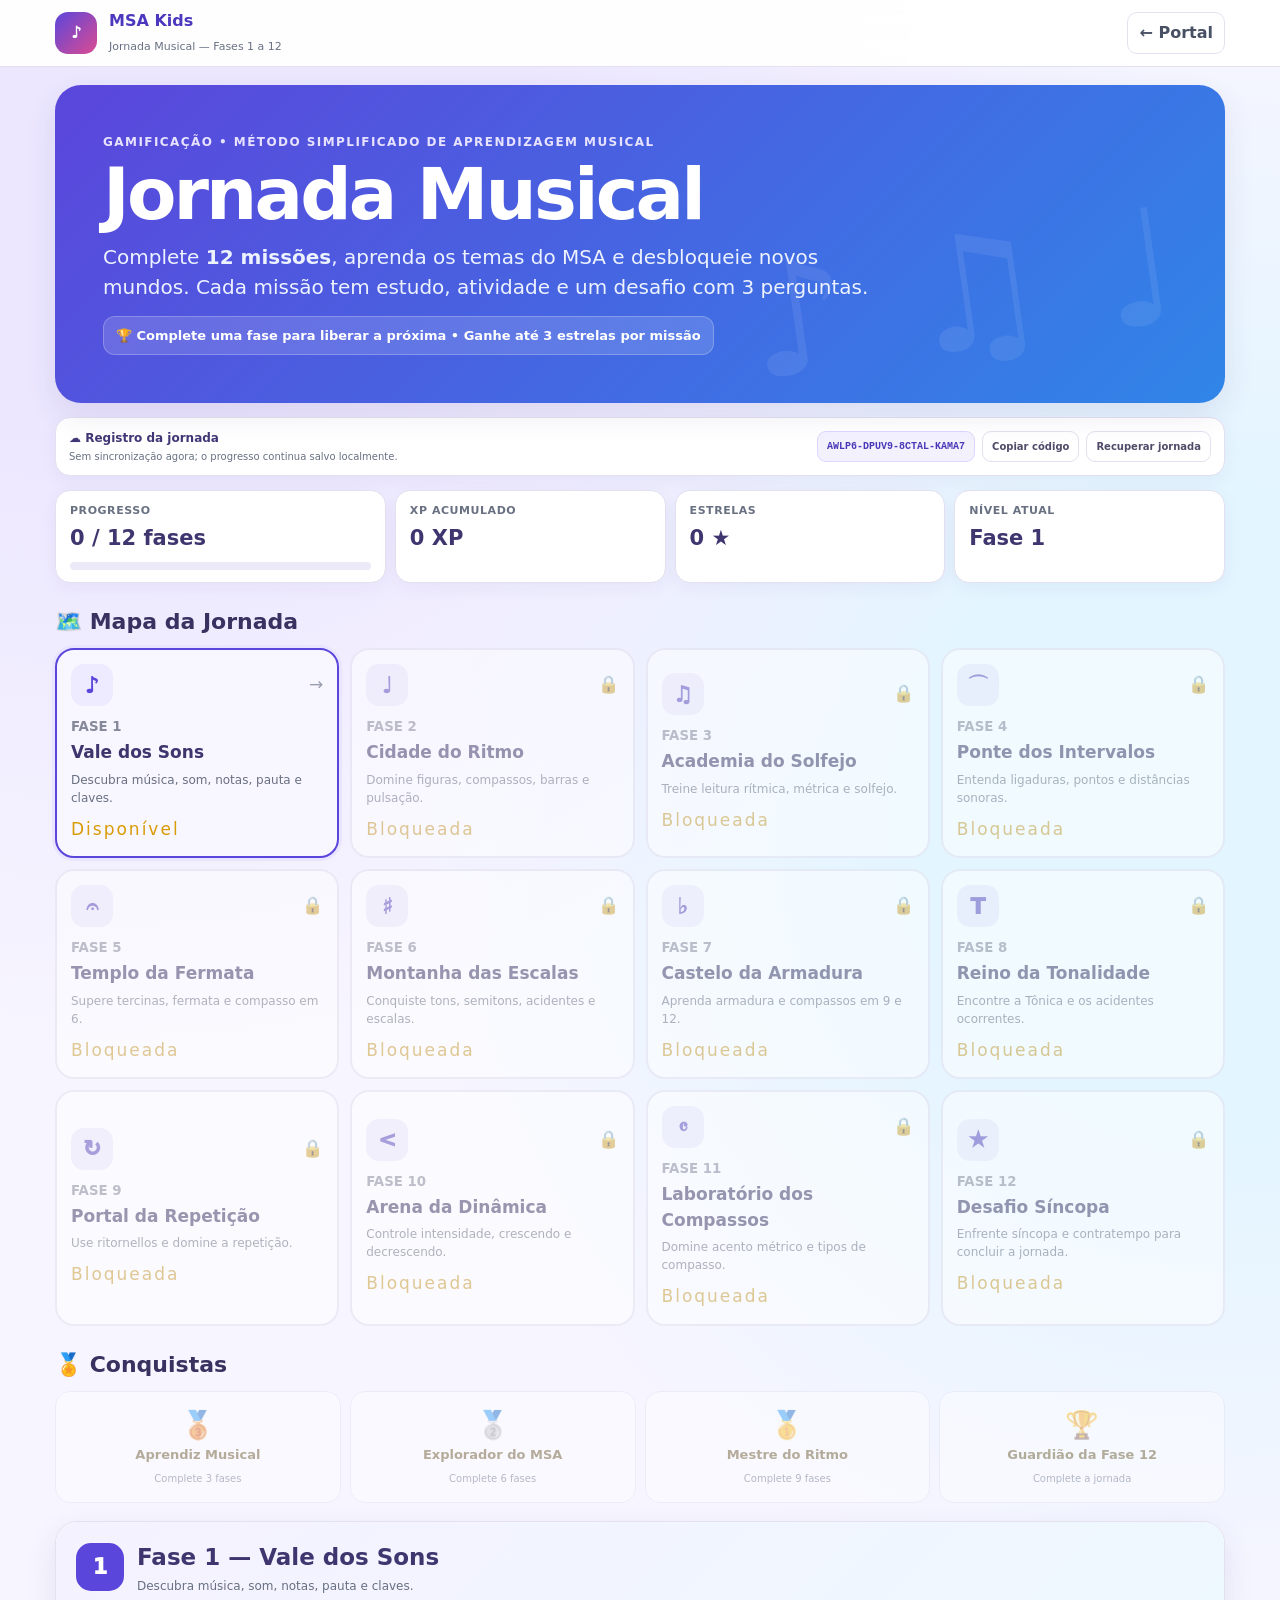
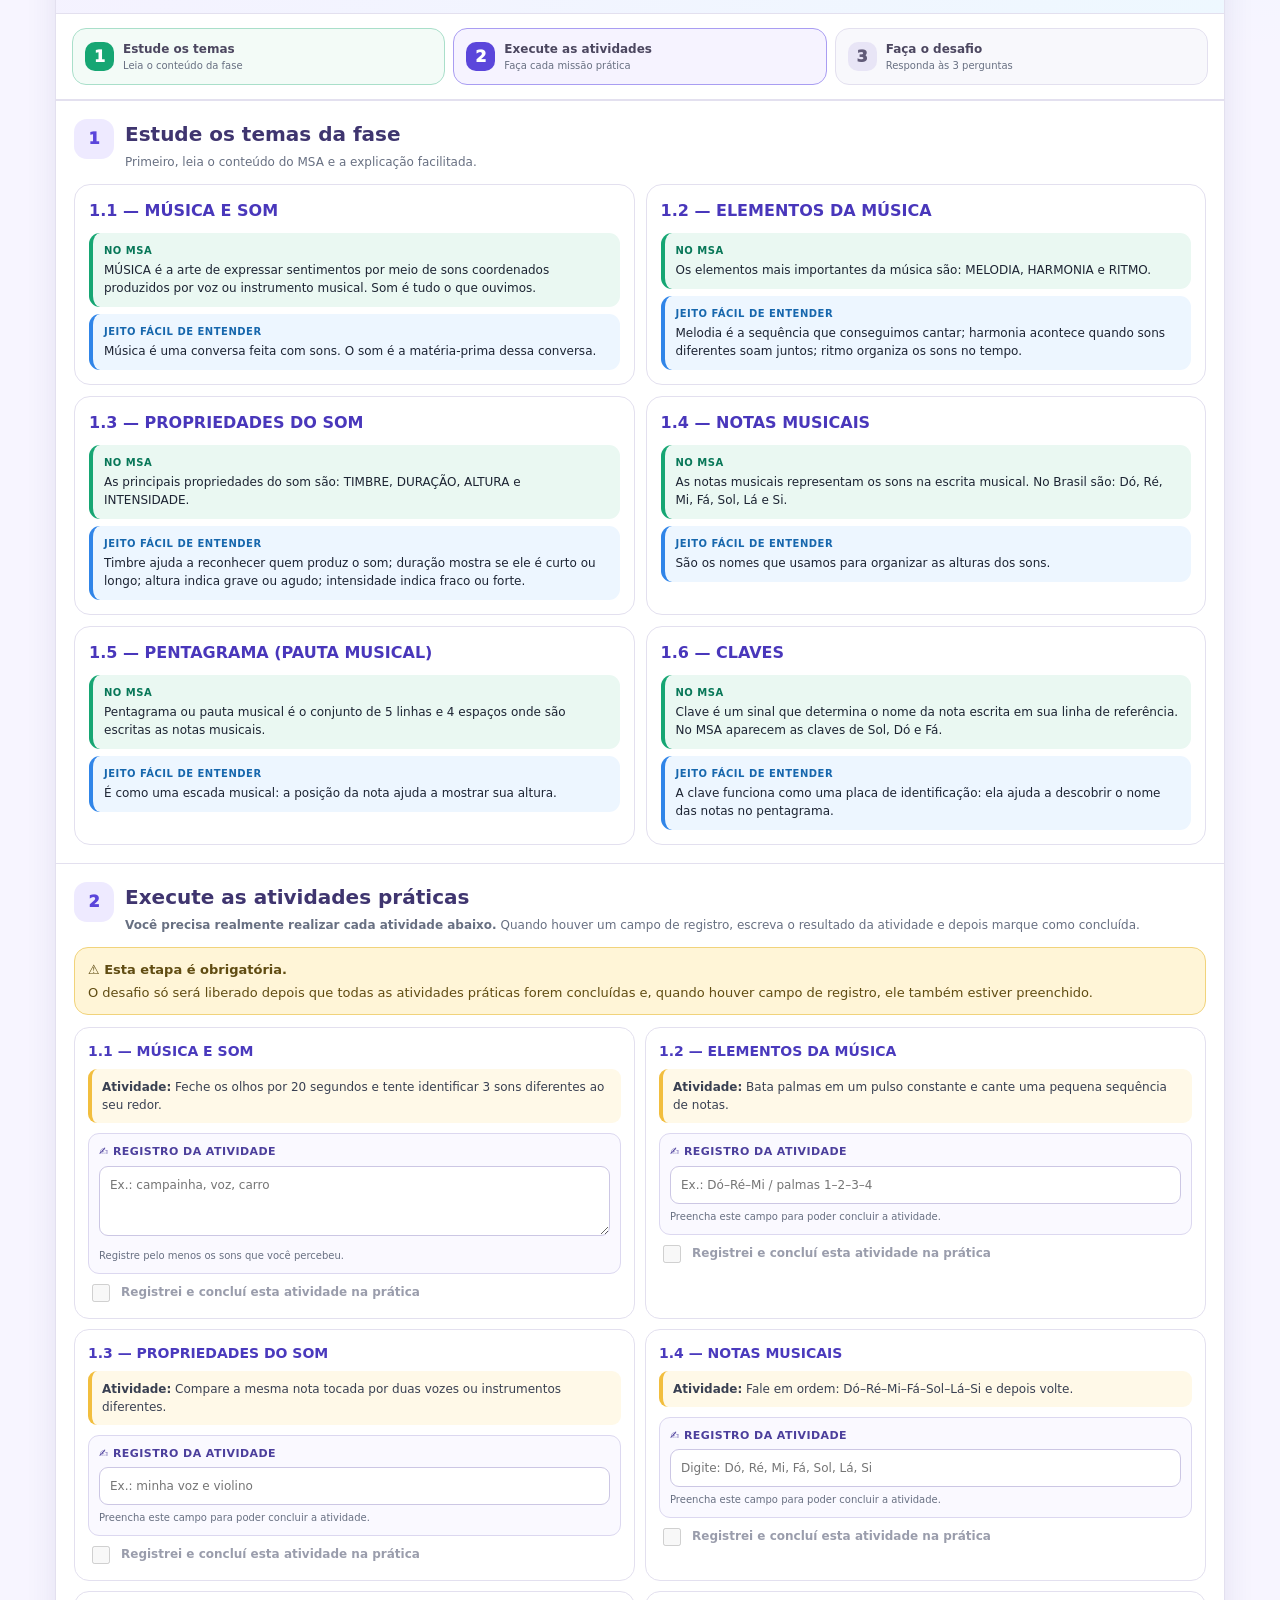
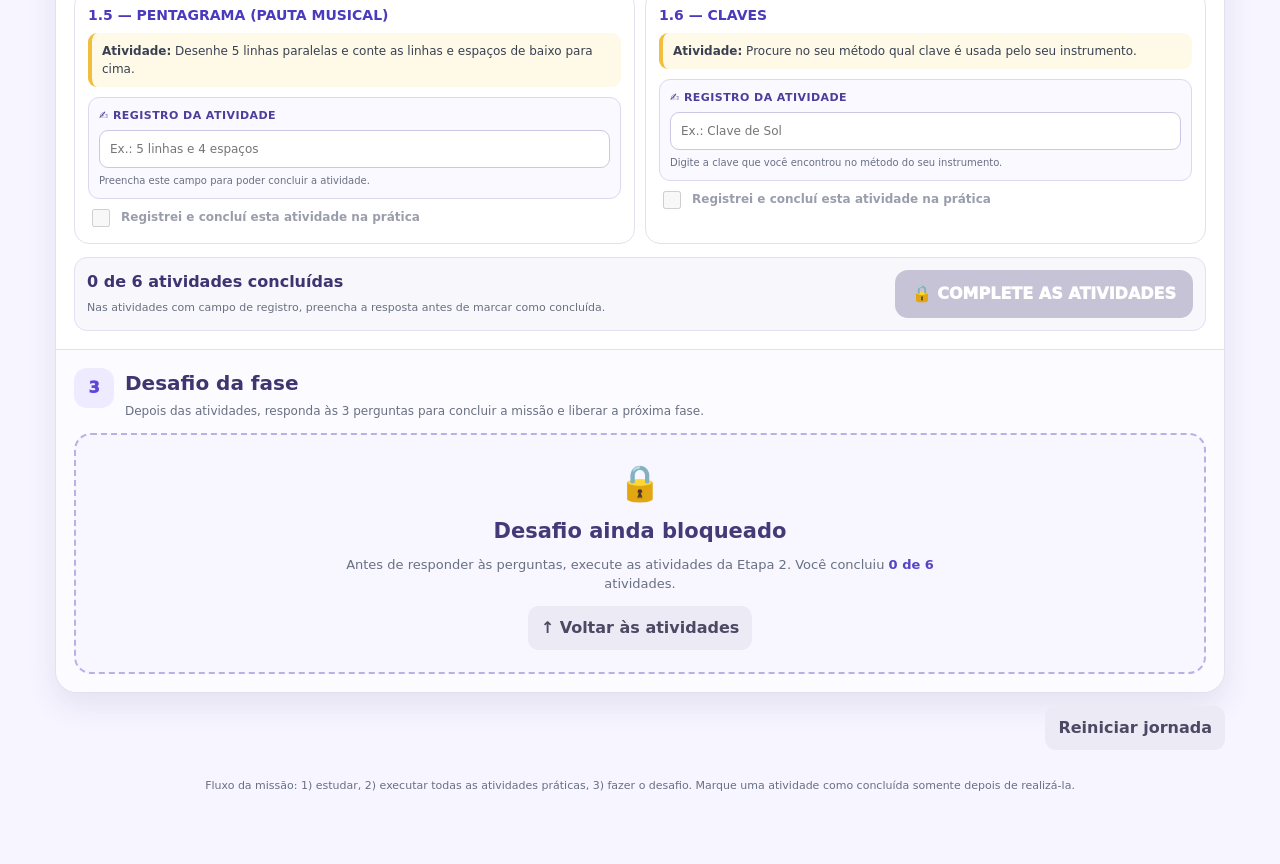
==== commit b908cae4: "Add files via upload" ====
--- a/criancas/index.html
+++ b/criancas/index.html
@@ -32,6 +32,10 @@
 .heroRule{margin-top:14px;display:inline-block;background:rgba(255,255,255,.14);border:1px solid rgba(255,255,255,.23);padding:9px 12px;border-radius:12px;font-size:13px;font-weight:800}
 
 .playerBar{display:grid;grid-template-columns:1.1fr .9fr .9fr .9fr;gap:9px;margin:14px 0}
+.cloudPanel{display:flex;justify-content:space-between;align-items:center;gap:12px;margin:14px 0;background:#fff;border:1px solid var(--line);border-radius:15px;padding:11px 13px;box-shadow:0 5px 18px rgba(61,49,120,.05)}
+.cloudPanel strong{display:block;color:#403776;font-size:12px}.cloudPanel span{display:block;color:var(--muted);font-size:10px;margin-top:2px}
+.cloudActions{display:flex;gap:7px;align-items:center;flex-wrap:wrap;justify-content:flex-end}.cloudActions code{background:#f4f1ff;color:#4938b8;border:1px solid #ddd7ff;border-radius:9px;padding:7px 9px;font-size:10px;font-weight:850}.cloudActions button{border:1px solid var(--line);background:#fff;color:#514a68;border-radius:9px;padding:7px 9px;font-size:10px;font-weight:850}
+
 .stat{background:#fff;border:1px solid var(--line);border-radius:15px;padding:12px 14px;box-shadow:0 5px 18px rgba(61,49,120,.05)}
 .stat span{display:block;color:var(--muted);font-size:11px;font-weight:800;text-transform:uppercase;letter-spacing:.05em}
 .stat b{display:block;font-size:21px;margin-top:3px;color:#3f356f}
@@ -138,7 +142,7 @@
 .footer{margin-top:28px;text-align:center;color:var(--muted);font-size:11px}
 
 @media(max-width:950px){.map{grid-template-columns:repeat(3,1fr)}.playerBar{grid-template-columns:repeat(2,1fr)}}
-@media(max-width:720px){.map{grid-template-columns:repeat(2,1fr)}.topicCards,.activitiesGrid{grid-template-columns:1fr}.badges{grid-template-columns:repeat(2,1fr)}.missionFlow{grid-template-columns:1fr}.flowStep{padding:9px 10px}}
+@media(max-width:720px){.map{grid-template-columns:repeat(2,1fr)}.topicCards,.activitiesGrid{grid-template-columns:1fr}.badges{grid-template-columns:repeat(2,1fr)}.missionFlow{grid-template-columns:1fr}.flowStep{padding:9px 10px}.cloudPanel{align-items:flex-start;flex-direction:column}.cloudActions{justify-content:flex-start}}
 @media(max-width:480px){.map{grid-template-columns:1fr}.playerBar{grid-template-columns:1fr 1fr}.wrap{padding-left:10px;padding-right:10px}.hero{border-radius:20px}}
 @media print{.top,.playerBar,.map,.badges,.challengeFooter,.resetRow{display:none!important}body{background:#fff}.mission{box-shadow:none}}
 </style>
@@ -160,6 +164,18 @@
     <div class="heroRule">🏆 Complete uma fase para liberar a próxima • Ganhe até 3 estrelas por missão</div>
   </section>
 
+  <section class="cloudPanel">
+    <div>
+      <strong>☁️ Registro da jornada</strong>
+      <span id="cloudStatus">Verificando armazenamento...</span>
+    </div>
+    <div class="cloudActions">
+      <code id="recoveryCode">---</code>
+      <button type="button" onclick="copyRecoveryCode()">Copiar código</button>
+      <button type="button" onclick="recoverJourney()">Recuperar jornada</button>
+    </div>
+  </section>
+
   <section class="playerBar">
     <div class="stat"><span>Progresso</span><b id="progressLabel">0 / 12 fases</b><div class="xpTrack"><i id="progressBar"></i></div></div>
     <div class="stat"><span>XP acumulado</span><b id="xpLabel">0 XP</b></div>
@@ -217,6 +233,8 @@
   <div class="footer">Fluxo da missão: 1) estudar, 2) executar todas as atividades práticas, 3) fazer o desafio. Marque uma atividade como concluída somente depois de realizá-la.</div>
 </main>
 
+<script src="../assets/js/supabase-config.js"></script>
+<script src="../assets/js/portal-store.js"></script>
 <script>
 const PHASES = [{"n": 1, "title": "Fase 1 — Conhecendo a música", "topics": [["1.1 — MÚSICA E SOM", "MÚSICA é a arte de expressar sentimentos por meio de sons coordenados produzidos por voz ou instrumento musical. Som é tudo o que ouvimos.", "Música é uma conversa feita com sons. O som é a matéria-prima dessa conversa.", "Feche os olhos por 20 segundos e tente identificar 3 sons diferentes ao seu redor."], ["1.2 — ELEMENTOS DA MÚSICA", "Os elementos mais importantes da música são: MELODIA, HARMONIA e RITMO.", "Melodia é a sequência que conseguimos cantar; harmonia acontece quando sons diferentes soam juntos; ritmo organiza os sons no tempo.", "Bata palmas em um pulso constante e cante uma pequena sequência de notas."], ["1.3 — PROPRIEDADES DO SOM", "As principais propriedades do som são: TIMBRE, DURAÇÃO, ALTURA e INTENSIDADE.", "Timbre ajuda a reconhecer quem produz o som; duração mostra se ele é curto ou longo; altura indica grave ou agudo; intensidade indica fraco ou forte.", "Compare a mesma nota tocada por duas vozes ou instrumentos diferentes."], ["1.4 — NOTAS MUSICAIS", "As notas musicais representam os sons na escrita musical. No Brasil são: Dó, Ré, Mi, Fá, Sol, Lá e Si.", "São os nomes que usamos para organizar as alturas dos sons.", "Fale em ordem: Dó–Ré–Mi–Fá–Sol–Lá–Si e depois volte."], ["1.5 — PENTAGRAMA (PAUTA MUSICAL)", "Pentagrama ou pauta musical é o conjunto de 5 linhas e 4 espaços onde são escritas as notas musicais.", "É como uma escada musical: a posição da nota ajuda a mostrar sua altura.", "Desenhe 5 linhas paralelas e conte as linhas e espaços de baixo para cima."], ["1.6 — CLAVES", "Clave é um sinal que determina o nome da nota escrita em sua linha de referência. No MSA aparecem as claves de Sol, Dó e Fá.", "A clave funciona como uma placa de identificação: ela ajuda a descobrir o nome das notas no pentagrama.", "Procure no seu método qual clave é usada pelo seu instrumento."]]}, {"n": 2, "title": "Fase 2 — Figuras, compasso e pulsação", "topics": [["2.1 — FIGURAS MUSICAIS", "A duração do som e do silêncio é escrita com figuras musicais. Há figuras de som e figuras de silêncio (pausas), relacionadas pelo número de equivalência.", "Cada figura ocupa uma quantidade de tempo. As pausas ocupam o mesmo tempo, mas em silêncio.", "Escolha uma figura longa e divida seu valor em figuras menores."], ["2.2 — COMPASSO", "Compasso é a divisão de um trecho musical em séries regulares de tempos.", "É como separar a música em pequenas caixinhas de tempo.", "Marque uma pulsação constante e agrupe as batidas de 4 em 4."], ["2.3 — BARRAS DE COMPASSO SIMPLES, DUPLA E FINAL", "As barras de compasso organizam e separam trechos da música. O MSA apresenta barra simples, barra dupla e barra final.", "A barra simples separa compassos; a dupla marca divisões importantes; a final mostra que a peça terminou.", "Pegue um hino e procure os três tipos de barras."], ["2.4 — FÓRMULA DE COMPASSO EM 4", "A fórmula de compasso informa a quantidade de tempos e a figura que representa cada tempo. Nas fórmulas em 4 estudadas aqui, cada compasso possui quatro tempos.", "O número de cima ajuda a contar os tempos. O número de baixo mostra a figura de referência.", "Conte 1–2–3–4 repetidamente, sempre com a mesma distância entre as contagens."], ["2.5 — RITMO E PULSAÇÃO", "Ritmo é a distribuição dos sons no espaço de tempo. Pulsação são batidas constantes que servem de referência para organizar o ritmo.", "A pulsação é como um relógio. O ritmo acontece por cima desse relógio.", "Bata palmas iguais e fale “TA — TA TA — TA”."], ["2.6 — FORMA DE REALIZAÇÃO DOS EXERCÍCIOS RÍTMICOS", "O MSA orienta formas de marcar a pulsação e realizar os exercícios rítmicos com movimentos regulares.", "O importante é que o corpo ajude a manter o tempo, e não atrapalhe.", "Faça batidas iguais com a mão enquanto lê um exercício rítmico."]]}, {"n": 3, "title": "Fase 3 — Leitura e solfejo", "topics": [["3.1 — ENDECAGRAMA", "O endecagrama permite visualizar a relação das notas entre as claves em um sistema de 11 linhas.", "Ele ajuda a perceber que uma mesma nota pode aparecer escrita de formas diferentes conforme a clave.", "Escolha uma nota e observe onde ela aparece nas claves estudadas."], ["3.2 — LEITURA RÍTMICA, LEITURA MÉTRICA E SOLFEJO", "Leitura rítmica: falar a sílaba “TA”, executando com precisão o ritmo. Leitura métrica: falar os nomes das notas, sem cantar, executando o ritmo. Solfejo: cantar as notas musicais na altura e no padrão rítmico escritos na partitura.", "São três degraus: primeiro o ritmo; depois nome + ritmo; por fim nome + altura + ritmo.", "Pegue uma linha musical e faça as três etapas, uma de cada vez."], ["3.3 — MOVIMENTOS DE CONDUÇÃO PARA SOLFEJO", "Os movimentos de condução representam visualmente a pulsação determinada pela fórmula de compasso.", "A mão mostra onde cada tempo acontece.", "Treine o movimento sem cantar; depois acrescente o solfejo."], ["3.4 — MOVIMENTO DE SOLFEJO EM 4", "O movimento em 4 representa os quatro tempos do compasso, com pontos definidos para cada tempo.", "Imagine quatro lugares que a mão precisa visitar sempre no mesmo tempo.", "Conte 1–2–3–4 e faça o movimento mantendo todos os tempos iguais."], ["3.5 — METRÔNOMO", "Metrônomo é um equipamento que produz cliques sonoros em velocidade ajustável e ajuda a determinar e manter a velocidade da música ou dos exercícios rítmicos.", "É um relógio musical que não deixa a pulsação correr ou ficar para trás.", "Comece devagar e só aumente a velocidade quando conseguir manter regularidade."]]}, {"n": 4, "title": "Fase 4 — Ligaduras, ponto e intervalos", "topics": [["4.1 — LIGADURA", "Ligadura é uma linha curva colocada acima ou abaixo de duas ou mais notas. O MSA apresenta Ligadura de Valor e Ligadura de Portamento.", "Na ligadura de valor, sons da mesma altura são prolongados. Na de portamento, notas diferentes são executadas de forma ligada.", "Procure no hinário uma ligadura entre notas iguais e outra entre notas diferentes."], ["4.2 — PONTO DE AUMENTO", "Ponto de aumento é um ponto colocado à direita da cabeça da figura musical e aumenta metade da sua duração.", "Se uma figura vale 2, o ponto acrescenta mais 1. Ela passa a durar 3.", "Faça contas simples: valor da figura + metade do valor."], ["4.3 — INTERVALO", "Intervalo é a distância entre dois sons. Pode ser melódico, quando os sons são sucessivos, ou harmônico, quando soam simultaneamente.", "Intervalo mede o espaço musical entre uma nota e outra.", "Toque ou cante duas notas diferentes e perceba se elas aparecem uma depois da outra ou juntas."], ["4.4 — FÓRMULA DE COMPASSO EM 3", "A fórmula de compasso em 3 determina que o compasso terá três tempos.", "A contagem principal é 1–2–3.", "Conte três tempos e reinicie sempre no 1."], ["4.5 — MOVIMENTO DE SOLFEJO EM 3", "O movimento em 3 representa visualmente os três tempos do compasso.", "A mão percorre três pontos e volta ao começo.", "Faça o movimento dizendo 1–2–3 sem variar a velocidade."], ["4.6 — FÓRMULA DE COMPASSO EM 2", "A fórmula de compasso em 2 determina que o compasso terá dois tempos.", "A contagem principal é 1–2.", "Marque duas batidas iguais e repita."], ["4.7 — MOVIMENTO DE SOLFEJO EM 2", "O movimento em 2 representa visualmente os dois tempos do compasso.", "É um movimento simples de ida e volta entre os dois tempos.", "Conte 1–2 e confira se o segundo tempo não fica mais curto que o primeiro."]]}, {"n": 5, "title": "Fase 5 — Tercinas, fermata e compasso em 6", "topics": [["5.1 — TERCINAS", "Tercinas são grupos de 3 figuras colocadas no lugar em que normalmente cabem apenas 2 figuras do mesmo valor.", "Você precisa encaixar três sons iguais dentro do espaço que normalmente seria dividido em dois.", "Fale devagar “1-2-3” de maneira perfeitamente igual dentro de uma única pulsação maior."], ["5.2 — FERMATA", "Fermata é um sinal colocado acima ou abaixo de uma nota que indica o prolongamento do seu valor, seguido de uma parada breve em silêncio (com respiração). Também pode ser colocada sobre uma pausa, prolongando o seu valor.", "A nota espera um pouco mais, mas não é para perder o andamento da música.", "Sustente uma nota com controle e depois retome a pulsação corretamente."], ["5.3 — FÓRMULA DE COMPASSO EM 6", "As fórmulas de compasso em 6 estudadas no MSA organizam seis pulsos no compasso.", "Antes de aprender o agrupamento em compasso composto, você aprende a sentir e conduzir os seis pulsos.", "Conte 1–2–3–4–5–6 mantendo tudo igual."], ["5.4 — MOVIMENTO DE SOLFEJO EM 6", "O movimento em 6 representa os seis pulsos do compasso.", "Cada pulso recebe um ponto na condução.", "Treine só a mão primeiro e depois faça o solfejo."], ["5.5 — MOVIMENTO ALTERNATIVO PARA SOLFEJO EM 6", "Em andamentos mais rápidos, o MSA apresenta um movimento alternativo para conduzir o compasso em 6 de forma agrupada.", "Quando a música fica rápida, a mão não precisa fazer seis movimentos grandes; os pulsos podem ser agrupados conforme o método.", "Compare a condução completa e a alternativa em velocidades diferentes."]]}, {"n": 6, "title": "Fase 6 — Tons, acidentes e escalas", "topics": [["6.1 — TOM E SEMITOM", "Semitom é o menor intervalo entre dois sons, na música ocidental. Tom é o intervalo formado por dois semitons.", "Dois meios passos formam um passo inteiro.", "No teclado, observe notas vizinhas para perceber semitons e compare com um tom."], ["6.2 — ACIDENTES — SUSTENIDO E BEMOL", "Acidentes são sinais que modificam a altura da nota. O sustenido eleva e o bemol abaixa a altura em um semitom.", "Sustenido sobe meio passo; bemol desce meio passo.", "Escolha uma nota natural e descubra sua versão com sustenido e com bemol."], ["6.3 — ESCALAS", "Escala é uma sequência organizada de notas em ordem de altura.", "É como subir ou descer uma escada usando notas.", "Cante uma escala subindo e depois descendo."], ["6.4 — ESCALAS DIATÔNICAS", "As escalas diatônicas organizam as notas segundo uma sequência própria de tons e semitons.", "Não é qualquer sequência: os tons e semitons aparecem em lugares determinados.", "Marque em uma escala onde estão os semitons."], ["6.5 — ESCALAS MAIORES", "Escalas maiores seguem a organização de tons e semitons apresentada pelo MSA para formar o modo maior.", "A posição dos semitons é o que ajuda a formar corretamente a escala maior.", "Compare Dó Maior com outra escala maior e observe que a estrutura é mantida."], ["6.6 — ESCALAS MAIORES COM SUSTENIDOS", "Algumas escalas maiores precisam de sustenidos para conservar a organização correta de tons e semitons.", "Os sustenidos ajustam certas notas para que a escala continue sendo maior.", "Observe uma escala com sustenidos e localize quais notas foram alteradas."], ["6.7 — ESCALAS MAIORES COM BEMÓIS", "Algumas escalas maiores precisam de bemóis para conservar a organização correta de tons e semitons.", "Os bemóis também ajustam a escala para manter sua estrutura maior.", "Observe uma escala com bemóis e localize quais notas foram alteradas."]]}, {"n": 7, "title": "Fase 7 — Armadura e compassos em 9 e 12", "topics": [["7.1 — ARMADURA DE CLAVE", "Armadura de clave é o conjunto de acidentes fixados entre a clave e a fórmula de compasso. Sua finalidade é indicar quais notas serão sempre alteradas por esses acidentes.", "Em vez de escrever o mesmo sustenido ou bemol toda hora, a armadura avisa isso logo no começo.", "Escolha uma armadura e diga quais nomes de notas serão alterados."], ["7.2 — FÓRMULA DE COMPASSO EM 9", "A fórmula de compasso em 9 organiza nove pulsos no compasso.", "Você aprende a perceber os nove pulsos antes de usar a condução agrupada.", "Conte 1 até 9 sem acelerar."], ["7.3 — MOVIMENTO DE SOLFEJO EM 9", "O movimento em 9 representa os nove pulsos da fórmula de compasso.", "A condução ajuda a localizar cada pulso.", "Treine o movimento sem notas e depois acrescente o solfejo."], ["7.4 — MOVIMENTO ALTERNATIVO PARA SOLFEJO EM 9", "Em andamentos mais rápidos, o MSA apresenta uma forma alternativa de conduzir o compasso em 9 por agrupamento.", "A mão passa a mostrar grupos maiores em vez de nove movimentos separados.", "Compare o movimento completo com o alternativo."], ["7.5 — FÓRMULA DE COMPASSO EM 12", "A fórmula de compasso em 12 organiza doze pulsos no compasso.", "São doze pulsos que precisam permanecer proporcionais.", "Conte 1 até 12 mantendo a mesma pulsação."], ["7.6 — MOVIMENTO DE SOLFEJO EM 12", "O movimento em 12 representa os doze pulsos do compasso.", "Ele ajuda a visualizar onde cada pulso acontece.", "Treine devagar antes de acrescentar notas."], ["7.7 — MOVIMENTO ALTERNATIVO PARA SOLFEJO EM 12", "Em andamentos mais rápidos, o MSA apresenta uma condução alternativa para o compasso em 12.", "Os doze pulsos são percebidos dentro de grupos maiores.", "Use o metrônomo e compare a sensação da condução completa e da alternativa."]]}, {"n": 8, "title": "Fase 8 — Tonalidade e acidentes ocorrentes", "topics": [["8.1 — TONALIDADE", "Tonalidade é a organização da composição musical em relação à nota principal da escala (I — Tônica).", "A tonalidade mostra qual é o centro da música, a nota para a qual tudo parece querer voltar.", "Observe a armadura de clave e identifique qual escala maior corresponde a ela."], ["8.2 — ACIDENTES OCORRENTES E DE PRECAUÇÃO", "Acidentes ocorrentes são colocados à esquerda de uma nota e alteram essa nota e as demais de mesmo nome e mesma altura dentro daquele compasso. Acidentes de precaução são usados para evitar erro de leitura.", "É uma mudança que aparece durante a música, dentro do compasso. O bequadro cancela uma alteração.", "Marque num compasso até onde o efeito de um acidente ocorrente deve ser considerado."]]}, {"n": 9, "title": "Fase 9 — Repetição", "topics": [["9.1 — BARRA DE COMPASSO — REPETIÇÃO", "As barras de início e de final de repetição (ritornello) indicam o início e o final da seção que será repetida.", "Quando aparecem os sinais de repetição, você volta e toca novamente o trecho indicado. As casas 1 e 2 mostram finais diferentes para cada passagem.", "Desenhe uma sequência A–B–C com repetição e mostre em que ponto você voltaria."]]}, {"n": 10, "title": "Fase 10 — Dinâmica", "topics": [["10.1 — DINÂMICA", "Dinâmica é a variação da intensidade do som de maneira gradual, tanto para uma intensidade mais forte quanto para uma intensidade mais fraca.", "Dinâmica é controlar o volume musical com intenção, sem mudar o ritmo.", "Toque ou cante uma mesma frase começando suave e aumentando gradualmente; depois faça o contrário."]]}, {"n": 11, "title": "Fase 11 — Acento métrico e tipos de compasso", "topics": [["11.1 — ACENTO MÉTRICO", "Acento métrico é a acentuação forte ou fraca dos tempos do compasso. Ele varia de acordo com a fórmula de compasso e não deve ser literalmente executado aumentando ou diminuindo a intensidade do som.", "É uma sensação natural de apoio dentro do compasso. Você sente o tempo forte sem precisar bater mais forte nele.", "No 4/4, perceba: 1º tempo forte, 2º fraco, 3º meio forte e 4º fraco."], ["11.2 — COMPASSO SIMPLES", "Compasso simples é aquele em que a Unidade de Tempo é uma figura simples, que pode ser dividida em duas partes iguais (subdivisão binária).", "Cada tempo pode ser dividido em duas partes iguais.", "Pegue um tempo e diga 1-e para sentir duas partes iguais."], ["11.3 — COMPASSO COMPOSTO", "Compasso composto é aquele em que cada tempo pode ser dividido em três pulsos iguais (subdivisão ternária de cada tempo).", "Cada tempo grande guarda três pulsações menores dentro dele.", "Fale 1-la-li, 2-la-li mantendo os três pulsos iguais em cada tempo."], ["11.4 — COMPASSOS ALTERNADOS", "Compassos alternados são formados pela junção de duas ou mais fórmulas de compasso diferentes, aplicadas alternadamente a cada compasso.", "A regra de contagem muda de um compasso para o próximo e depois pode voltar.", "Imagine um compasso em 9 seguido por um em 6 e identifique cada fórmula antes de começar."]]}, {"n": 12, "title": "Fase 12 — Síncopa e contratempo", "topics": [["12.1 — SÍNCOPA", "A síncopa acontece quando um som é articulado no tempo fraco ou parte fraca de um tempo e se prolonga sobre o tempo forte ou parte forte seguinte.", "A nota começa numa parte fraca e continua passando pela parte forte, criando um deslocamento do acento métrico natural.", "Bata uma pulsação constante e sustente um som que começou entre duas batidas até atravessar a próxima."], ["12.2 — CONTRATEMPO", "O contratempo ocorre quando há notas executadas em tempo fraco ou parte fraca do tempo, ficando os tempos fortes ou partes fortes precedidos por pausas.", "Primeiro vem o silêncio na parte forte; depois o som entra na parte fraca.", "Marque duas partes: na primeira fique em silêncio, na segunda diga TA."]]}];
 const WORLDS = [{"n": 1, "name": "Vale dos Sons", "desc": "Descubra música, som, notas, pauta e claves.", "icon": "♪"}, {"n": 2, "name": "Cidade do Ritmo", "desc": "Domine figuras, compassos, barras e pulsação.", "icon": "♩"}, {"n": 3, "name": "Academia do Solfejo", "desc": "Treine leitura rítmica, métrica e solfejo.", "icon": "♫"}, {"n": 4, "name": "Ponte dos Intervalos", "desc": "Entenda ligaduras, pontos e distâncias sonoras.", "icon": "⌒"}, {"n": 5, "name": "Templo da Fermata", "desc": "Supere tercinas, fermata e compasso em 6.", "icon": "𝄐"}, {"n": 6, "name": "Montanha das Escalas", "desc": "Conquiste tons, semitons, acidentes e escalas.", "icon": "♯"}, {"n": 7, "name": "Castelo da Armadura", "desc": "Aprenda armadura e compassos em 9 e 12.", "icon": "♭"}, {"n": 8, "name": "Reino da Tonalidade", "desc": "Encontre a Tônica e os acidentes ocorrentes.", "icon": "T"}, {"n": 9, "name": "Portal da Repetição", "desc": "Use ritornellos e domine a repetição.", "icon": "↻"}, {"n": 10, "name": "Arena da Dinâmica", "desc": "Controle intensidade, crescendo e decrescendo.", "icon": "<"}, {"n": 11, "name": "Laboratório dos Compassos", "desc": "Domine acento métrico e tipos de compasso.", "icon": "𝄴"}, {"n": 12, "name": "Desafio Síncopa", "desc": "Enfrente síncopa e contratempo para concluir a jornada.", "icon": "★"}];
@@ -234,7 +252,13 @@
     return p;
   }catch(e){return {done:{},activities:{},records:{}}}
 }
-function saveProgress(p){localStorage.setItem('msaKidsGame12',JSON.stringify(p))}
+function saveProgress(p){
+  p._updatedAt=new Date().toISOString();
+  localStorage.setItem('msaKidsGame12',JSON.stringify(p));
+  if(window.MSAStore){
+    MSAStore.record('kids','state','progress',p);
+  }
+}
 function completedCount(p){return Object.keys(p.done||{}).length}
 function totalStars(p){return Object.values(p.done||{}).reduce((a,v)=>a+(v.stars||0),0)}
 function maxUnlocked(p){return Math.min(12,completedCount(p)+1)}
@@ -275,6 +299,9 @@
 function openPhase(n){
   currentPhase=n;
   quizState={answers:{},checked:{}};
+  if(window.MSAStore){
+    MSAStore.event('kids','phase_opened',{phase:n,openedAt:new Date().toISOString()});
+  }
   renderMap();
   renderMission();
   document.getElementById('mission').scrollIntoView({behavior:'smooth',block:'start'});
@@ -432,6 +459,19 @@
   }
   saveProgress(p);
 
+  if(window.MSAStore){
+    const phase=PHASES.find(x=>x.n===currentPhase);
+    const topic=phase?.topics?.[index];
+    MSAStore.record('kids','activity',`${currentPhase}-${index}`,{
+      phase:currentPhase,
+      topic:topic?.[0]||'',
+      instruction:topic?.[3]||'',
+      response:String(value||''),
+      completed:!!(p.activities[currentPhase]&&p.activities[currentPhase][index]),
+      updatedAt:new Date().toISOString()
+    });
+  }
+
   const check=document.getElementById(`actcheck-${index}`);
   if(check){
     check.disabled=!valid;
@@ -454,6 +494,25 @@
   if(!p.activities[currentPhase]) p.activities[currentPhase]={};
   p.activities[currentPhase][index]=checked;
   saveProgress(p);
+
+  if(window.MSAStore){
+    const phase=PHASES.find(x=>x.n===currentPhase);
+    const topic=phase?.topics?.[index];
+    MSAStore.record('kids','activity',`${currentPhase}-${index}`,{
+      phase:currentPhase,
+      topic:topic?.[0]||'',
+      instruction:topic?.[3]||'',
+      response:getActivityRecord(index),
+      completed:!!checked,
+      updatedAt:new Date().toISOString()
+    });
+    MSAStore.event('kids',checked?'activity_completed':'activity_reopened',{
+      phase:currentPhase,
+      activityIndex:index,
+      topic:topic?.[0]||''
+    });
+  }
+
   renderActivities();
   renderChallenge();
   updateFlow();
@@ -564,6 +623,17 @@
 function choose(qi,oi){
   if(quizState.checked[qi]) return;
   quizState.answers[qi]=oi;
+  if(window.MSAStore){
+    const q=getPreparedQuestions()[qi];
+    MSAStore.record('kids','challenge_answer',`${currentPhase}-${qi}`,{
+      phase:currentPhase,
+      questionIndex:qi,
+      question:q.q,
+      selected:q.opts[oi],
+      correct:q.opts[oi]===q.a,
+      updatedAt:new Date().toISOString()
+    });
+  }
   renderChallenge();
 }
 function checkQuiz(){
@@ -581,6 +651,29 @@
   const old=p.done[currentPhase]?.stars||0;
   p.done[currentPhase]={stars:Math.max(old,stars)};
   saveProgress(p);
+
+  if(window.MSAStore){
+    const details=qs.map((q,i)=>({
+      question:q.q,
+      selected:q.opts[quizState.answers[i]],
+      correctAnswer:q.a,
+      correct:quizState.answers[i]===q.correct
+    }));
+    MSAStore.record('kids','phase_result',String(currentPhase),{
+      phase:currentPhase,
+      correct,
+      total:qs.length,
+      stars,
+      bestStars:Math.max(old,stars),
+      xpTotal:completedCount(p)*100+totalStars(p)*25,
+      answers:details,
+      completedAt:new Date().toISOString()
+    });
+    MSAStore.event('kids','phase_completed',{
+      phase:currentPhase,correct,total:qs.length,stars
+    });
+  }
+
   renderStats();renderMap();updateFlow();
 
   const next=currentPhase<12?currentPhase+1:null;
@@ -598,11 +691,75 @@
 
 function resetGame(){
   if(confirm('Deseja apagar todas as estrelas, XP e fases concluídas desta jornada?')){
+    if(window.MSAStore) MSAStore.event('kids','local_progress_reset',{resetAt:new Date().toISOString()});
     localStorage.removeItem('msaKidsGame12');
     currentPhase=1;quizState={};
     renderStats();renderMap();renderMission();
   }
 }
+
+
+function updateCloudPanel(statusText){
+  const el=document.getElementById('cloudStatus');
+  const code=document.getElementById('recoveryCode');
+  if(code && window.MSAStore) code.textContent=MSAStore.getRecoveryCode();
+  if(el){
+    if(!window.MSAStore || !MSAStore.isConfigured()){
+      el.textContent='Modo local — configure o Supabase para registrar na nuvem.';
+    }else{
+      el.textContent=statusText || 'Registro local + nuvem ativado.';
+    }
+  }
+}
+async function copyRecoveryCode(){
+  if(!window.MSAStore) return;
+  const code=MSAStore.getRecoveryCode();
+  try{await navigator.clipboard.writeText(code);updateCloudPanel('Código de continuidade copiado.');}
+  catch(e){prompt('Copie o código de continuidade:',code);}
+}
+async function recoverJourney(){
+  if(!window.MSAStore || !MSAStore.isConfigured()){
+    alert('Configure o Supabase primeiro.');
+    return;
+  }
+  const code=prompt('Digite o código de continuidade da jornada:');
+  if(!code) return;
+  try{
+    await MSAStore.recover(code);
+    await hydrateKidsFromCloud(true);
+    alert('Jornada recuperada.');
+  }catch(e){
+    alert('Não foi possível recuperar: '+e.message);
+  }
+}
+async function hydrateKidsFromCloud(force=false){
+  if(!window.MSAStore || !MSAStore.isConfigured()) return;
+  try{
+    const rows=await MSAStore.getRecords('kids');
+    const remote=rows.find(r=>r.record_type==='state' && r.record_key==='progress');
+    if(!remote?.payload) return;
+    const local=getProgress();
+    const rt=Date.parse(remote.payload._updatedAt||remote.updated_at||0)||0;
+    const lt=Date.parse(local._updatedAt||0)||0;
+    const localHasData=completedCount(local)>0 || Object.keys(local.records||{}).length>0;
+    if(force || !localHasData || rt>lt){
+      localStorage.setItem('msaKidsGame12',JSON.stringify(remote.payload));
+      currentPhase=maxUnlocked(remote.payload);
+      quizState={};
+      renderStats();renderMap();renderMission();
+      updateCloudPanel('Progresso restaurado da nuvem.');
+    }
+  }catch(e){
+    updateCloudPanel('Sem sincronização agora; o progresso continua salvo localmente.');
+  }
+}
+window.addEventListener('msa-store-status',e=>{
+  const s=e.detail?.status;
+  if(s==='synced') updateCloudPanel(e.detail.pending?`Sincronizando (${e.detail.pending} pendente)...`:'Sincronizado com a nuvem.');
+  else if(s==='offline') updateCloudPanel('Sem conexão com a nuvem; registros ficaram na fila local.');
+  else if(s==='local-only') updateCloudPanel('Modo local — Supabase ainda não configurado.');
+});
+updateCloudPanel();
 
 renderStats();
 renderMap();
@@ -610,6 +767,7 @@
 currentPhase=maxUnlocked(prog);
 renderMap();
 renderMission();
+setTimeout(()=>hydrateKidsFromCloud(false),250);
 </script>
 </body>
 </html>
